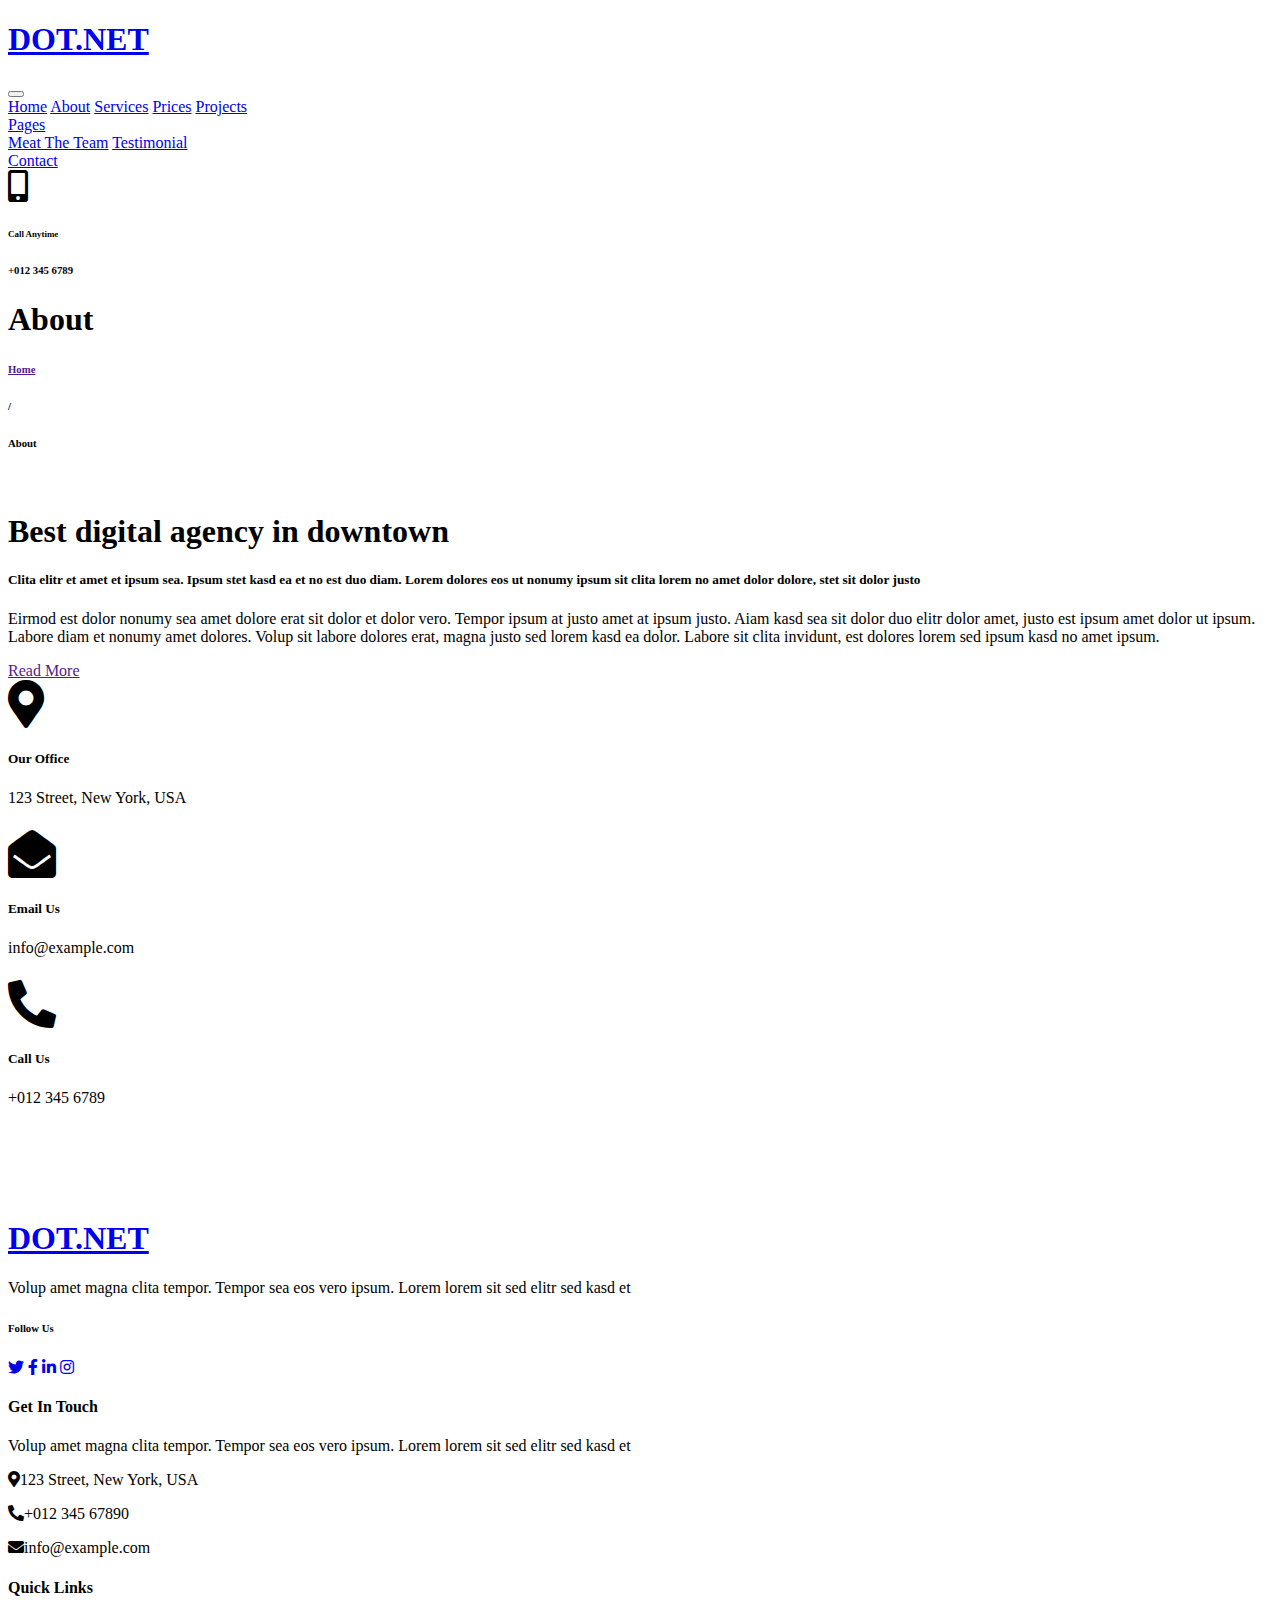
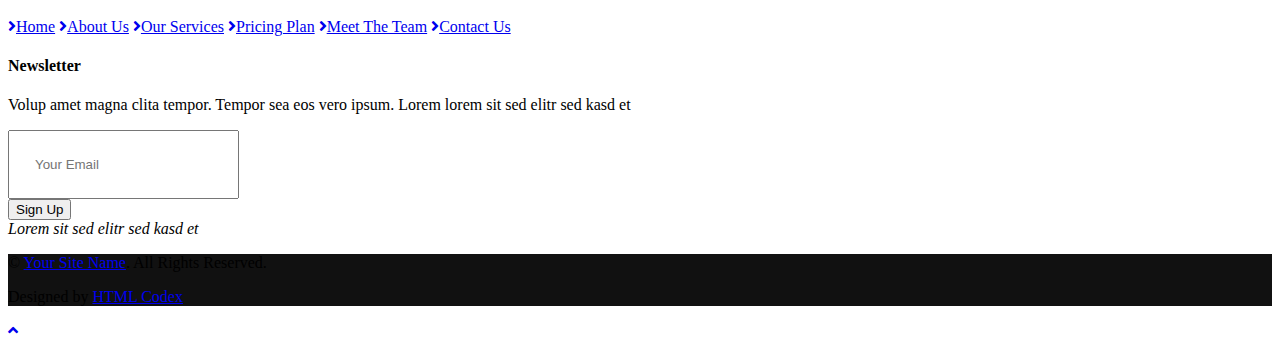
==== about.html @ 6be6d665 "Added a complete template" ====
<!DOCTYPE html>
<html lang="en">

<head>
    <meta charset="utf-8">
    <title>DOT.NET - Digital Agency Website Template</title>
    <meta content="width=device-width, initial-scale=1.0" name="viewport">
    <meta content="Free HTML Templates" name="keywords">
    <meta content="Free HTML Templates" name="description">

    <!-- Favicon -->
    <link href="img/favicon.ico" rel="icon">

    <!-- Google Web Fonts -->
    <link rel="preconnect" href="https://fonts.gstatic.com">
    <link href="https://fonts.googleapis.com/css2?family=Oswald:wght@400;500;600;700&family=Rubik&display=swap" rel="stylesheet"> 

    <!-- Font Awesome -->
    <link href="https://cdnjs.cloudflare.com/ajax/libs/font-awesome/5.15.0/css/all.min.css" rel="stylesheet">

    <!-- Libraries Stylesheet -->
    <link href="lib/owlcarousel/assets/owl.carousel.min.css" rel="stylesheet">
    <link href="lib/lightbox/css/lightbox.min.css" rel="stylesheet">

    <!-- Customized Bootstrap Stylesheet -->
    <link href="css/style.css" rel="stylesheet">
</head>

<body>
    <!-- Navbar Start -->
    <div class="container-fluid bg-white position-relative">
        <nav class="navbar navbar-expand-lg bg-white navbar-light py-3 py-lg-0">
            <a href="index.html" class="navbar-brand text-secondary">
                <h1 class="display-4 text-uppercase">DOT.NET</h1>
            </a>
            <button type="button" class="navbar-toggler" data-toggle="collapse" data-target="#navbarCollapse">
                <span class="navbar-toggler-icon"></span>
            </button>
            <div class="collapse navbar-collapse" id="navbarCollapse">
                <div class="navbar-nav ml-auto py-0 pr-3 border-right">
                    <a href="index.html" class="nav-item nav-link">Home</a>
                    <a href="about.html" class="nav-item nav-link active">About</a>
                    <a href="service.html" class="nav-item nav-link">Services</a>
                    <a href="price.html" class="nav-item nav-link">Prices</a>
                    <a href="project.html" class="nav-item nav-link">Projects</a>
                    <div class="nav-item dropdown">
                        <a href="#" class="nav-link dropdown-toggle" data-toggle="dropdown">Pages</a>
                        <div class="dropdown-menu rounded-0 m-0">
                            <a href="team.html" class="dropdown-item">Meat The Team</a>
                            <a href="testimonial.html" class="dropdown-item">Testimonial</a>
                        </div>
                    </div>
                    <a href="contact.html" class="nav-item nav-link">Contact</a>
                </div>
                <div class="d-none d-lg-flex align-items-center pl-4">
                    <i class="fa fa-2x fa-mobile-alt text-primary mr-3"></i>
                    <div>
                        <h6 class="text-body text-uppercase mb-1"><small>Call Anytime</small></h6>
                        <h6 class="m-0">+012 345 6789</h6>
                    </div>
                </div>
            </div>
        </nav>
    </div>
    <!-- Navbar End -->


    <!-- Page Header Start -->
    <div class="page-header container-fluid bg-primary d-flex flex-column align-items-center justify-content-center">
        <h1 class="display-3 text-uppercase mb-3">About</h1>
        <div class="d-inline-flex text-white">
            <h6 class="text-uppercase m-0"><a class="text-white" href="">Home</a></h6>
            <h6 class="m-0 px-3">/</h6>
            <h6 class="text-uppercase m-0">About</h6>
        </div>
    </div>
    <!-- Page Header Start -->


    <!-- About Start -->
    <div class="container-fluid pt-5">
        <div class="container pt-5">
            <div class="row align-items-center">
                <div class="col-lg-6">
                    <img class="img-fluid mb-4 mb-lg-0" src="img/about.jpg" alt="">
                </div>
                <div class="col-lg-6">
                    <h1 class="display-4 text-uppercase mb-4">Best digital agency in downtown</h1>
                    <h5 class="text-uppercase text-primary mb-3">Clita elitr et amet et ipsum sea. Ipsum stet kasd ea et no est duo diam. Lorem dolores eos ut nonumy ipsum sit clita lorem no amet dolor dolore, stet sit dolor justo</h5>
                    <p class="mb-4">Eirmod est dolor nonumy sea amet dolore erat sit dolor et dolor vero. Tempor ipsum at justo amet at ipsum justo. Aiam kasd sea sit dolor duo elitr dolor amet, justo est ipsum amet dolor ut ipsum. Labore diam et nonumy amet dolores. Volup sit labore dolores erat, magna justo sed lorem kasd ea dolor. Labore sit clita invidunt, est dolores lorem sed ipsum kasd no amet ipsum.</p>
                    <a href="" class="btn btn-primary text-uppercase py-3 px-5">Read More</a>
                </div>
            </div>
        </div>
    </div>
    <!-- About End -->


    <!-- About Info Start -->
    <div class="container-fluid py-5">
        <div class="container pb-3">
            <div class="row">
                <div class="col-lg-4 mb-2">
                    <div class="d-flex align-items-center bg-light rounded mb-4 px-5" style="height: 150px;">
                        <i class="fa fa-3x fa-map-marker-alt text-primary mr-3"></i>
                        <div class="d-flex flex-column">
                            <h5 class="text-uppercase">Our Office</h5>
                            <p class="m-0">123 Street, New York, USA</p>
                        </div>
                    </div>
                </div>
                <div class="col-lg-4 mb-2">
                    <div class="d-flex align-items-center bg-light rounded mb-4 px-5" style="height: 150px;">
                        <i class="fa fa-3x fa-envelope-open text-primary mr-3"></i>
                        <div class="d-flex flex-column">
                            <h5 class="text-uppercase">Email Us</h5>
                            <p class="m-0">info@example.com</p>
                        </div>
                    </div>
                </div>
                <div class="col-lg-4 mb-2">
                    <div class="d-flex align-items-center bg-light rounded mb-4 px-5" style="height: 150px;">
                        <i class="fas fa-3x fa-phone-alt text-primary mr-3"></i>
                        <div class="d-flex flex-column">
                            <h5 class="text-uppercase">Call Us</h5>
                            <p class="m-0">+012 345 6789</p>
                        </div>
                    </div>
                </div>
            </div>
        </div>
    </div>
    <!-- About Info End -->


    <!-- Footer Start -->
    <div class="container-fluid bg-dark text-white-50 py-5 px-sm-3 px-md-5" style="margin-top: 90px;">
        <div class="row pt-5">
            <div class="col-lg-3 col-md-6 mb-5">
                <a href="index.html" class="navbar-brand">
                    <h1 class="m-0 mt-n2 text-white display-4">DOT.NET</h1>
                </a>
                <p>Volup amet magna clita tempor. Tempor sea eos vero ipsum. Lorem lorem sit sed elitr sed kasd et</p>
                <h6 class="text-uppercase text-white py-2">Follow Us</h6>
                <div class="d-flex justify-content-start">
                    <a class="btn btn-lg btn-primary btn-lg-square mr-2" href="#"><i class="fab fa-twitter"></i></a>
                    <a class="btn btn-lg btn-primary btn-lg-square mr-2" href="#"><i class="fab fa-facebook-f"></i></a>
                    <a class="btn btn-lg btn-primary btn-lg-square mr-2" href="#"><i class="fab fa-linkedin-in"></i></a>
                    <a class="btn btn-lg btn-primary btn-lg-square" href="#"><i class="fab fa-instagram"></i></a>
                </div>
            </div>
            <div class="col-lg-3 col-md-6 mb-5">
                <h4 class="text-uppercase text-white mb-4">Get In Touch</h4>
                <p>Volup amet magna clita tempor. Tempor sea eos vero ipsum. Lorem lorem sit sed elitr sed kasd et</p>
                <p><i class="fa fa-map-marker-alt text-white mr-2"></i>123 Street, New York, USA</p>
                <p><i class="fa fa-phone-alt text-white mr-2"></i>+012 345 67890</p>
                <p><i class="fa fa-envelope text-white mr-2"></i>info@example.com</p>
            </div>
            <div class="col-lg-3 col-md-6 mb-5">
                <h4 class="text-uppercase text-white mb-4">Quick Links</h4>
                <div class="d-flex flex-column justify-content-start">
                    <a class="text-white-50 mb-2" href="#"><i class="fa fa-angle-right text-white mr-2"></i>Home</a>
                    <a class="text-white-50 mb-2" href="#"><i class="fa fa-angle-right text-white mr-2"></i>About Us</a>
                    <a class="text-white-50 mb-2" href="#"><i class="fa fa-angle-right text-white mr-2"></i>Our Services</a>
                    <a class="text-white-50 mb-2" href="#"><i class="fa fa-angle-right text-white mr-2"></i>Pricing Plan</a>
                    <a class="text-white-50 mb-2" href="#"><i class="fa fa-angle-right text-white mr-2"></i>Meet The Team</a>
                    <a class="text-white-50" href="#"><i class="fa fa-angle-right text-white mr-2"></i>Contact Us</a>
                </div>
            </div>
            <div class="col-lg-3 col-md-6 mb-5">
                <h4 class="text-uppercase text-white mb-4">Newsletter</h4>
                <p class="mb-4">Volup amet magna clita tempor. Tempor sea eos vero ipsum. Lorem lorem sit sed elitr sed kasd et</p>
                <div class="w-100 mb-3">
                    <div class="input-group">
                        <input type="text" class="form-control border-light" style="padding: 25px;" placeholder="Your Email">
                        <div class="input-group-append">
                            <button class="btn btn-primary text-uppercase px-3">Sign Up</button>
                        </div>
                    </div>
                </div>
                <i>Lorem sit sed elitr sed kasd et</i>
            </div>
        </div>
    </div>
    <div class="container-fluid py-4 px-sm-3 px-md-5" style="background: #111111;">
        <p class="mb-2 text-center text-white-50">&copy; <a href="#">Your Site Name</a>. All Rights Reserved.</p>
        <p class="m-0 text-center text-white-50">Designed by <a href="https://htmlcodex.com">HTML Codex</a></p>
    </div>
    <!-- Footer End -->


    <!-- Back to Top -->
    <a href="#" class="btn btn-lg btn-primary btn-lg-square back-to-top"><i class="fa fa-angle-up"></i></a>


    <!-- JavaScript Libraries -->
    <script src="https://code.jquery.com/jquery-3.4.1.min.js"></script>
    <script src="https://stackpath.bootstrapcdn.com/bootstrap/4.4.1/js/bootstrap.bundle.min.js"></script>
    <script src="lib/easing/easing.min.js"></script>
    <script src="lib/waypoints/waypoints.min.js"></script>
    <script src="lib/owlcarousel/owl.carousel.min.js"></script>
    <script src="lib/isotope/isotope.pkgd.min.js"></script>
    <script src="lib/lightbox/js/lightbox.min.js"></script>

    <!-- Contact Javascript File -->
    <script src="mail/jqBootstrapValidation.min.js"></script>
    <script src="mail/contact.js"></script>

    <!-- Template Javascript -->
    <script src="js/main.js"></script>
</body>

</html>
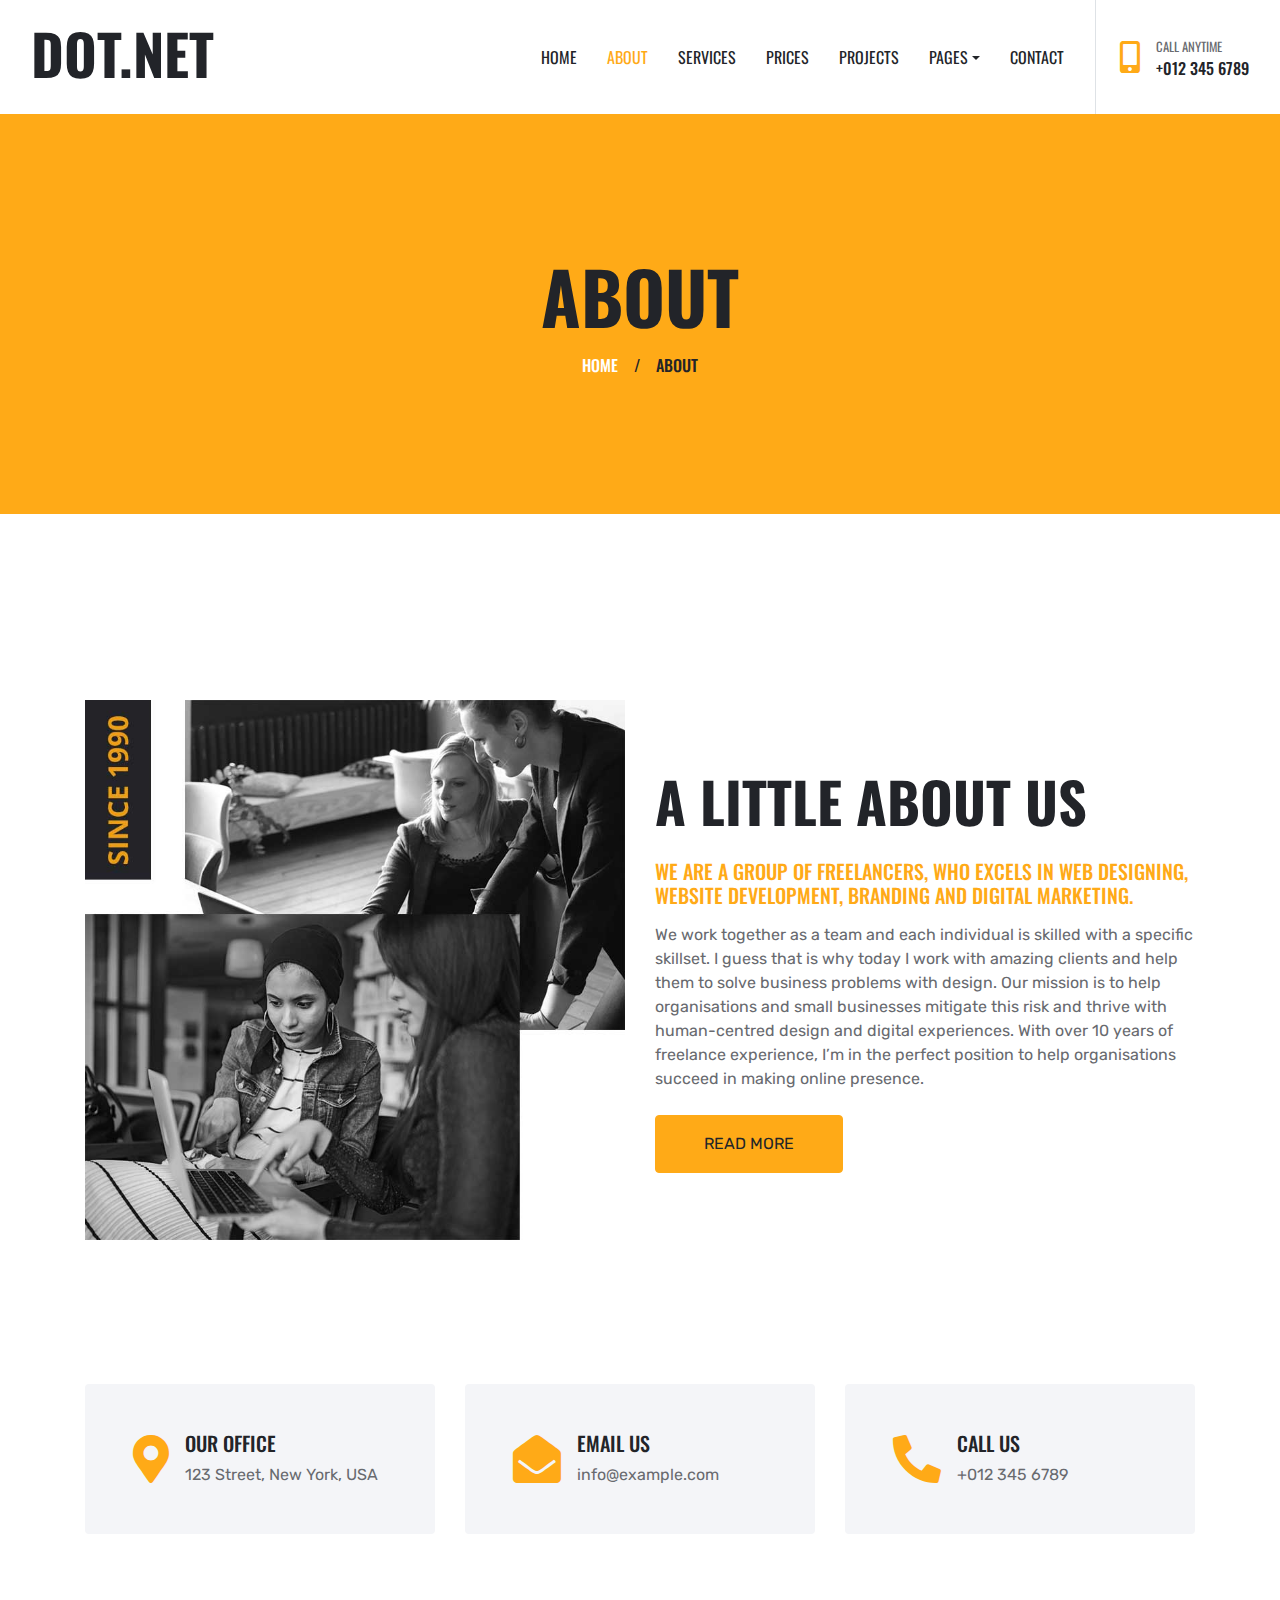
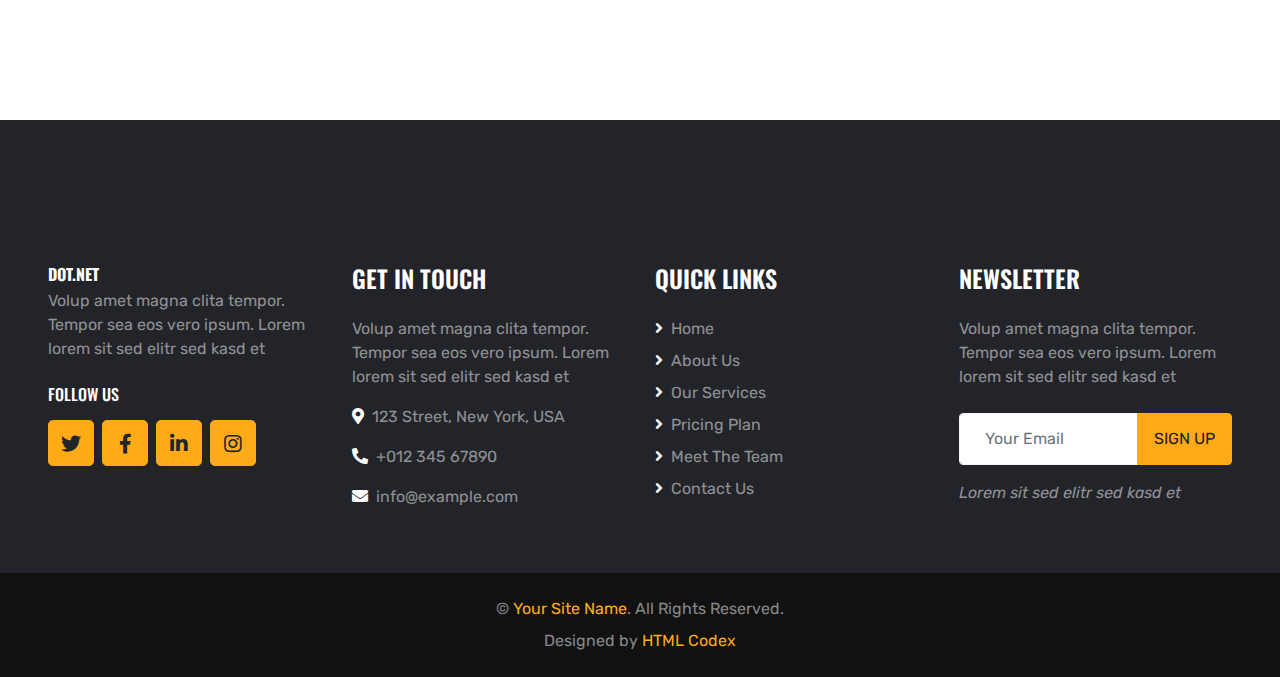
==== commit d8594eba: "changed multiple pages" ====
--- a/about.html
+++ b/about.html
@@ -78,16 +78,22 @@
 
 
     <!-- About Start -->
-    <div class="container-fluid pt-5">
-        <div class="container pt-5">
+    <div class="container-fluid py-5">
+        <div class="container py-5">
             <div class="row align-items-center">
                 <div class="col-lg-6">
                     <img class="img-fluid mb-4 mb-lg-0" src="img/about.jpg" alt="">
                 </div>
                 <div class="col-lg-6">
-                    <h1 class="display-4 text-uppercase mb-4">Best digital agency in downtown</h1>
-                    <h5 class="text-uppercase text-primary mb-3">Clita elitr et amet et ipsum sea. Ipsum stet kasd ea et no est duo diam. Lorem dolores eos ut nonumy ipsum sit clita lorem no amet dolor dolore, stet sit dolor justo</h5>
-                    <p class="mb-4">Eirmod est dolor nonumy sea amet dolore erat sit dolor et dolor vero. Tempor ipsum at justo amet at ipsum justo. Aiam kasd sea sit dolor duo elitr dolor amet, justo est ipsum amet dolor ut ipsum. Labore diam et nonumy amet dolores. Volup sit labore dolores erat, magna justo sed lorem kasd ea dolor. Labore sit clita invidunt, est dolores lorem sed ipsum kasd no amet ipsum.</p>
+                    <h1 class="display-4 text-uppercase mb-4">A little About Us</h1>
+                    <h5 class="text-uppercase text-primary mb-3">We are a group of freelancers, who excels in web designing, website Development, branding and digital marketing.</h5>
+                    <p class="mb-4">
+
+                       We work together as a team and each individual is skilled with a specific skillset. I guess that is why today I work with amazing clients and  help them to solve business problems with design.
+                       
+                        Our mission is to help organisations and small businesses mitigate this risk and thrive with human-centred design and digital experiences.
+                       
+                       With over 10 years of freelance experience, I’m in the perfect position to help organisations succeed in making online presence.</p>
                     <a href="" class="btn btn-primary text-uppercase py-3 px-5">Read More</a>
                 </div>
             </div>
--- a/css/style.css
+++ b/css/style.css
@@ -0,0 +1,9958 @@
+/******* Bootstrap Theming ********/
+/*!
+ * Bootstrap v4.5.3 (https://getbootstrap.com/)
+ * Copyright 2011-2020 The Bootstrap Authors
+ * Copyright 2011-2020 Twitter, Inc.
+ * Licensed under MIT (https://github.com/twbs/bootstrap/blob/main/LICENSE)
+ */
+:root {
+  --blue: #007bff;
+  --indigo: #6610f2;
+  --purple: #6f42c1;
+  --pink: #e83e8c;
+  --red: #dc3545;
+  --orange: #fd7e14;
+  --yellow: #ffc107;
+  --green: #28a745;
+  --teal: #20c997;
+  --cyan: #17a2b8;
+  --white: #fff;
+  --gray: #6c757d;
+  --gray-dark: #343a40;
+  --primary: #FFAA17;
+  --secondary: #BDBDBF;
+  --success: #28a745;
+  --info: #17a2b8;
+  --warning: #ffc107;
+  --danger: #dc3545;
+  --light: #F4F5F8;
+  --dark: #222429;
+  --breakpoint-xs: 0;
+  --breakpoint-sm: 576px;
+  --breakpoint-md: 768px;
+  --breakpoint-lg: 992px;
+  --breakpoint-xl: 1200px;
+  --font-family-sans-serif: "Rubik", sans-serif;
+  --font-family-monospace: SFMono-Regular, Menlo, Monaco, Consolas, "Liberation Mono", "Courier New", monospace;
+}
+
+*,
+*::before,
+*::after {
+  box-sizing: border-box;
+}
+
+html {
+  font-family: sans-serif;
+  line-height: 1.15;
+  -webkit-text-size-adjust: 100%;
+  -webkit-tap-highlight-color: rgba(0, 0, 0, 0);
+}
+
+article, aside, figcaption, figure, footer, header, hgroup, main, nav, section {
+  display: block;
+}
+
+body {
+  margin: 0;
+  font-family: "Rubik", sans-serif;
+  font-size: 1rem;
+  font-weight: 400;
+  line-height: 1.5;
+  color: #686A6F;
+  text-align: left;
+  background-color: #fff;
+}
+
+[tabindex="-1"]:focus:not(:focus-visible) {
+  outline: 0 !important;
+}
+
+hr {
+  box-sizing: content-box;
+  height: 0;
+  overflow: visible;
+}
+
+h1, h2, h3, h4, h5, h6 {
+  margin-top: 0;
+  margin-bottom: 0.5rem;
+}
+
+p {
+  margin-top: 0;
+  margin-bottom: 1rem;
+}
+
+abbr[title],
+abbr[data-original-title] {
+  text-decoration: underline;
+  text-decoration: underline dotted;
+  cursor: help;
+  border-bottom: 0;
+  text-decoration-skip-ink: none;
+}
+
+address {
+  margin-bottom: 1rem;
+  font-style: normal;
+  line-height: inherit;
+}
+
+ol,
+ul,
+dl {
+  margin-top: 0;
+  margin-bottom: 1rem;
+}
+
+ol ol,
+ul ul,
+ol ul,
+ul ol {
+  margin-bottom: 0;
+}
+
+dt {
+  font-weight: 700;
+}
+
+dd {
+  margin-bottom: .5rem;
+  margin-left: 0;
+}
+
+blockquote {
+  margin: 0 0 1rem;
+}
+
+b,
+strong {
+  font-weight: bolder;
+}
+
+small {
+  font-size: 80%;
+}
+
+sub,
+sup {
+  position: relative;
+  font-size: 75%;
+  line-height: 0;
+  vertical-align: baseline;
+}
+
+sub {
+  bottom: -.25em;
+}
+
+sup {
+  top: -.5em;
+}
+
+a {
+  color: #FFAA17;
+  text-decoration: none;
+  background-color: transparent;
+}
+
+a:hover {
+  color: #ca8000;
+  text-decoration: underline;
+}
+
+a:not([href]):not([class]) {
+  color: inherit;
+  text-decoration: none;
+}
+
+a:not([href]):not([class]):hover {
+  color: inherit;
+  text-decoration: none;
+}
+
+pre,
+code,
+kbd,
+samp {
+  font-family: SFMono-Regular, Menlo, Monaco, Consolas, "Liberation Mono", "Courier New", monospace;
+  font-size: 1em;
+}
+
+pre {
+  margin-top: 0;
+  margin-bottom: 1rem;
+  overflow: auto;
+  -ms-overflow-style: scrollbar;
+}
+
+figure {
+  margin: 0 0 1rem;
+}
+
+img {
+  vertical-align: middle;
+  border-style: none;
+}
+
+svg {
+  overflow: hidden;
+  vertical-align: middle;
+}
+
+table {
+  border-collapse: collapse;
+}
+
+caption {
+  padding-top: 0.75rem;
+  padding-bottom: 0.75rem;
+  color: #6c757d;
+  text-align: left;
+  caption-side: bottom;
+}
+
+th {
+  text-align: inherit;
+  text-align: -webkit-match-parent;
+}
+
+label {
+  display: inline-block;
+  margin-bottom: 0.5rem;
+}
+
+button {
+  border-radius: 0;
+}
+
+button:focus {
+  outline: 1px dotted;
+  outline: 5px auto -webkit-focus-ring-color;
+}
+
+input,
+button,
+select,
+optgroup,
+textarea {
+  margin: 0;
+  font-family: inherit;
+  font-size: inherit;
+  line-height: inherit;
+}
+
+button,
+input {
+  overflow: visible;
+}
+
+button,
+select {
+  text-transform: none;
+}
+
+[role="button"] {
+  cursor: pointer;
+}
+
+select {
+  word-wrap: normal;
+}
+
+button,
+[type="button"],
+[type="reset"],
+[type="submit"] {
+  -webkit-appearance: button;
+}
+
+button:not(:disabled),
+[type="button"]:not(:disabled),
+[type="reset"]:not(:disabled),
+[type="submit"]:not(:disabled) {
+  cursor: pointer;
+}
+
+button::-moz-focus-inner,
+[type="button"]::-moz-focus-inner,
+[type="reset"]::-moz-focus-inner,
+[type="submit"]::-moz-focus-inner {
+  padding: 0;
+  border-style: none;
+}
+
+input[type="radio"],
+input[type="checkbox"] {
+  box-sizing: border-box;
+  padding: 0;
+}
+
+textarea {
+  overflow: auto;
+  resize: vertical;
+}
+
+fieldset {
+  min-width: 0;
+  padding: 0;
+  margin: 0;
+  border: 0;
+}
+
+legend {
+  display: block;
+  width: 100%;
+  max-width: 100%;
+  padding: 0;
+  margin-bottom: .5rem;
+  font-size: 1.5rem;
+  line-height: inherit;
+  color: inherit;
+  white-space: normal;
+}
+
+@media (max-width: 1200px) {
+  legend {
+    font-size: calc(1.275rem + 0.3vw) ;
+  }
+}
+
+progress {
+  vertical-align: baseline;
+}
+
+[type="number"]::-webkit-inner-spin-button,
+[type="number"]::-webkit-outer-spin-button {
+  height: auto;
+}
+
+[type="search"] {
+  outline-offset: -2px;
+  -webkit-appearance: none;
+}
+
+[type="search"]::-webkit-search-decoration {
+  -webkit-appearance: none;
+}
+
+::-webkit-file-upload-button {
+  font: inherit;
+  -webkit-appearance: button;
+}
+
+output {
+  display: inline-block;
+}
+
+summary {
+  display: list-item;
+  cursor: pointer;
+}
+
+template {
+  display: none;
+}
+
+[hidden] {
+  display: none !important;
+}
+
+h1, h2, h3, h4, h5, h6,
+.h1, .h2, .h3, .h4, .h5, .h6 {
+  margin-bottom: 0.5rem;
+  font-family: "Oswald", sans-serif;
+  font-weight: 500;
+  line-height: 1.2;
+  color: #222429;
+}
+
+h1, .h1 {
+  font-size: 2.5rem;
+}
+
+@media (max-width: 1200px) {
+  h1, .h1 {
+    font-size: calc(1.375rem + 1.5vw) ;
+  }
+}
+
+h2, .h2 {
+  font-size: 2rem;
+}
+
+@media (max-width: 1200px) {
+  h2, .h2 {
+    font-size: calc(1.325rem + 0.9vw) ;
+  }
+}
+
+h3, .h3 {
+  font-size: 1.75rem;
+}
+
+@media (max-width: 1200px) {
+  h3, .h3 {
+    font-size: calc(1.3rem + 0.6vw) ;
+  }
+}
+
+h4, .h4 {
+  font-size: 1.5rem;
+}
+
+@media (max-width: 1200px) {
+  h4, .h4 {
+    font-size: calc(1.275rem + 0.3vw) ;
+  }
+}
+
+h5, .h5 {
+  font-size: 1.25rem;
+}
+
+h6, .h6 {
+  font-size: 1rem;
+}
+
+.lead {
+  font-size: 1.25rem;
+  font-weight: 300;
+}
+
+.display-1 {
+  font-size: 6rem;
+  font-weight: 300;
+  line-height: 1.2;
+}
+
+@media (max-width: 1200px) {
+  .display-1 {
+    font-size: calc(1.725rem + 5.7vw) ;
+  }
+}
+
+.display-2 {
+  font-size: 5.5rem;
+  font-weight: 300;
+  line-height: 1.2;
+}
+
+@media (max-width: 1200px) {
+  .display-2 {
+    font-size: calc(1.675rem + 5.1vw) ;
+  }
+}
+
+.display-3 {
+  font-size: 4.5rem;
+  font-weight: 300;
+  line-height: 1.2;
+}
+
+@media (max-width: 1200px) {
+  .display-3 {
+    font-size: calc(1.575rem + 3.9vw) ;
+  }
+}
+
+.display-4 {
+  font-size: 3.5rem;
+  font-weight: 300;
+  line-height: 1.2;
+}
+
+@media (max-width: 1200px) {
+  .display-4 {
+    font-size: calc(1.475rem + 2.7vw) ;
+  }
+}
+
+hr {
+  margin-top: 1rem;
+  margin-bottom: 1rem;
+  border: 0;
+  border-top: 1px solid rgba(0, 0, 0, 0.1);
+}
+
+small,
+.small {
+  font-size: 80%;
+  font-weight: 400;
+}
+
+mark,
+.mark {
+  padding: 0.2em;
+  background-color: #fcf8e3;
+}
+
+.list-unstyled {
+  padding-left: 0;
+  list-style: none;
+}
+
+.list-inline {
+  padding-left: 0;
+  list-style: none;
+}
+
+.list-inline-item {
+  display: inline-block;
+}
+
+.list-inline-item:not(:last-child) {
+  margin-right: 0.5rem;
+}
+
+.initialism {
+  font-size: 90%;
+  text-transform: uppercase;
+}
+
+.blockquote {
+  margin-bottom: 1rem;
+  font-size: 1.25rem;
+}
+
+.blockquote-footer {
+  display: block;
+  font-size: 80%;
+  color: #6c757d;
+}
+
+.blockquote-footer::before {
+  content: "\2014\00A0";
+}
+
+.img-fluid {
+  max-width: 100%;
+  height: auto;
+}
+
+.img-thumbnail {
+  padding: 0.25rem;
+  background-color: #fff;
+  border: 1px solid #dee2e6;
+  border-radius: 0.25rem;
+  max-width: 100%;
+  height: auto;
+}
+
+.figure {
+  display: inline-block;
+}
+
+.figure-img {
+  margin-bottom: 0.5rem;
+  line-height: 1;
+}
+
+.figure-caption {
+  font-size: 90%;
+  color: #6c757d;
+}
+
+code {
+  font-size: 87.5%;
+  color: #e83e8c;
+  word-wrap: break-word;
+}
+
+a > code {
+  color: inherit;
+}
+
+kbd {
+  padding: 0.2rem 0.4rem;
+  font-size: 87.5%;
+  color: #fff;
+  background-color: #212529;
+  border-radius: 0.2rem;
+}
+
+kbd kbd {
+  padding: 0;
+  font-size: 100%;
+  font-weight: 700;
+}
+
+pre {
+  display: block;
+  font-size: 87.5%;
+  color: #212529;
+}
+
+pre code {
+  font-size: inherit;
+  color: inherit;
+  word-break: normal;
+}
+
+.pre-scrollable {
+  max-height: 340px;
+  overflow-y: scroll;
+}
+
+.container,
+.container-fluid,
+.container-sm,
+.container-md,
+.container-lg,
+.container-xl {
+  width: 100%;
+  padding-right: 15px;
+  padding-left: 15px;
+  margin-right: auto;
+  margin-left: auto;
+}
+
+@media (min-width: 576px) {
+  .container, .container-sm {
+    max-width: 540px;
+  }
+}
+
+@media (min-width: 768px) {
+  .container, .container-sm, .container-md {
+    max-width: 720px;
+  }
+}
+
+@media (min-width: 992px) {
+  .container, .container-sm, .container-md, .container-lg {
+    max-width: 960px;
+  }
+}
+
+@media (min-width: 1200px) {
+  .container, .container-sm, .container-md, .container-lg, .container-xl {
+    max-width: 1140px;
+  }
+}
+
+.row {
+  display: flex;
+  flex-wrap: wrap;
+  margin-right: -15px;
+  margin-left: -15px;
+}
+
+.no-gutters {
+  margin-right: 0;
+  margin-left: 0;
+}
+
+.no-gutters > .col,
+.no-gutters > [class*="col-"] {
+  padding-right: 0;
+  padding-left: 0;
+}
+
+.col-1, .col-2, .col-3, .col-4, .col-5, .col-6, .col-7, .col-8, .col-9, .col-10, .col-11, .col-12, .col,
+.col-auto, .col-sm-1, .col-sm-2, .col-sm-3, .col-sm-4, .col-sm-5, .col-sm-6, .col-sm-7, .col-sm-8, .col-sm-9, .col-sm-10, .col-sm-11, .col-sm-12, .col-sm,
+.col-sm-auto, .col-md-1, .col-md-2, .col-md-3, .col-md-4, .col-md-5, .col-md-6, .col-md-7, .col-md-8, .col-md-9, .col-md-10, .col-md-11, .col-md-12, .col-md,
+.col-md-auto, .col-lg-1, .col-lg-2, .col-lg-3, .col-lg-4, .col-lg-5, .col-lg-6, .col-lg-7, .col-lg-8, .col-lg-9, .col-lg-10, .col-lg-11, .col-lg-12, .col-lg,
+.col-lg-auto, .col-xl-1, .col-xl-2, .col-xl-3, .col-xl-4, .col-xl-5, .col-xl-6, .col-xl-7, .col-xl-8, .col-xl-9, .col-xl-10, .col-xl-11, .col-xl-12, .col-xl,
+.col-xl-auto {
+  position: relative;
+  width: 100%;
+  padding-right: 15px;
+  padding-left: 15px;
+}
+
+.col {
+  flex-basis: 0;
+  flex-grow: 1;
+  max-width: 100%;
+}
+
+.row-cols-1 > * {
+  flex: 0 0 100%;
+  max-width: 100%;
+}
+
+.row-cols-2 > * {
+  flex: 0 0 50%;
+  max-width: 50%;
+}
+
+.row-cols-3 > * {
+  flex: 0 0 33.33333%;
+  max-width: 33.33333%;
+}
+
+.row-cols-4 > * {
+  flex: 0 0 25%;
+  max-width: 25%;
+}
+
+.row-cols-5 > * {
+  flex: 0 0 20%;
+  max-width: 20%;
+}
+
+.row-cols-6 > * {
+  flex: 0 0 16.66667%;
+  max-width: 16.66667%;
+}
+
+.col-auto {
+  flex: 0 0 auto;
+  width: auto;
+  max-width: 100%;
+}
+
+.col-1 {
+  flex: 0 0 8.33333%;
+  max-width: 8.33333%;
+}
+
+.col-2 {
+  flex: 0 0 16.66667%;
+  max-width: 16.66667%;
+}
+
+.col-3 {
+  flex: 0 0 25%;
+  max-width: 25%;
+}
+
+.col-4 {
+  flex: 0 0 33.33333%;
+  max-width: 33.33333%;
+}
+
+.col-5 {
+  flex: 0 0 41.66667%;
+  max-width: 41.66667%;
+}
+
+.col-6 {
+  flex: 0 0 50%;
+  max-width: 50%;
+}
+
+.col-7 {
+  flex: 0 0 58.33333%;
+  max-width: 58.33333%;
+}
+
+.col-8 {
+  flex: 0 0 66.66667%;
+  max-width: 66.66667%;
+}
+
+.col-9 {
+  flex: 0 0 75%;
+  max-width: 75%;
+}
+
+.col-10 {
+  flex: 0 0 83.33333%;
+  max-width: 83.33333%;
+}
+
+.col-11 {
+  flex: 0 0 91.66667%;
+  max-width: 91.66667%;
+}
+
+.col-12 {
+  flex: 0 0 100%;
+  max-width: 100%;
+}
+
+.order-first {
+  order: -1;
+}
+
+.order-last {
+  order: 13;
+}
+
+.order-0 {
+  order: 0;
+}
+
+.order-1 {
+  order: 1;
+}
+
+.order-2 {
+  order: 2;
+}
+
+.order-3 {
+  order: 3;
+}
+
+.order-4 {
+  order: 4;
+}
+
+.order-5 {
+  order: 5;
+}
+
+.order-6 {
+  order: 6;
+}
+
+.order-7 {
+  order: 7;
+}
+
+.order-8 {
+  order: 8;
+}
+
+.order-9 {
+  order: 9;
+}
+
+.order-10 {
+  order: 10;
+}
+
+.order-11 {
+  order: 11;
+}
+
+.order-12 {
+  order: 12;
+}
+
+.offset-1 {
+  margin-left: 8.33333%;
+}
+
+.offset-2 {
+  margin-left: 16.66667%;
+}
+
+.offset-3 {
+  margin-left: 25%;
+}
+
+.offset-4 {
+  margin-left: 33.33333%;
+}
+
+.offset-5 {
+  margin-left: 41.66667%;
+}
+
+.offset-6 {
+  margin-left: 50%;
+}
+
+.offset-7 {
+  margin-left: 58.33333%;
+}
+
+.offset-8 {
+  margin-left: 66.66667%;
+}
+
+.offset-9 {
+  margin-left: 75%;
+}
+
+.offset-10 {
+  margin-left: 83.33333%;
+}
+
+.offset-11 {
+  margin-left: 91.66667%;
+}
+
+@media (min-width: 576px) {
+  .col-sm {
+    flex-basis: 0;
+    flex-grow: 1;
+    max-width: 100%;
+  }
+  .row-cols-sm-1 > * {
+    flex: 0 0 100%;
+    max-width: 100%;
+  }
+  .row-cols-sm-2 > * {
+    flex: 0 0 50%;
+    max-width: 50%;
+  }
+  .row-cols-sm-3 > * {
+    flex: 0 0 33.33333%;
+    max-width: 33.33333%;
+  }
+  .row-cols-sm-4 > * {
+    flex: 0 0 25%;
+    max-width: 25%;
+  }
+  .row-cols-sm-5 > * {
+    flex: 0 0 20%;
+    max-width: 20%;
+  }
+  .row-cols-sm-6 > * {
+    flex: 0 0 16.66667%;
+    max-width: 16.66667%;
+  }
+  .col-sm-auto {
+    flex: 0 0 auto;
+    width: auto;
+    max-width: 100%;
+  }
+  .col-sm-1 {
+    flex: 0 0 8.33333%;
+    max-width: 8.33333%;
+  }
+  .col-sm-2 {
+    flex: 0 0 16.66667%;
+    max-width: 16.66667%;
+  }
+  .col-sm-3 {
+    flex: 0 0 25%;
+    max-width: 25%;
+  }
+  .col-sm-4 {
+    flex: 0 0 33.33333%;
+    max-width: 33.33333%;
+  }
+  .col-sm-5 {
+    flex: 0 0 41.66667%;
+    max-width: 41.66667%;
+  }
+  .col-sm-6 {
+    flex: 0 0 50%;
+    max-width: 50%;
+  }
+  .col-sm-7 {
+    flex: 0 0 58.33333%;
+    max-width: 58.33333%;
+  }
+  .col-sm-8 {
+    flex: 0 0 66.66667%;
+    max-width: 66.66667%;
+  }
+  .col-sm-9 {
+    flex: 0 0 75%;
+    max-width: 75%;
+  }
+  .col-sm-10 {
+    flex: 0 0 83.33333%;
+    max-width: 83.33333%;
+  }
+  .col-sm-11 {
+    flex: 0 0 91.66667%;
+    max-width: 91.66667%;
+  }
+  .col-sm-12 {
+    flex: 0 0 100%;
+    max-width: 100%;
+  }
+  .order-sm-first {
+    order: -1;
+  }
+  .order-sm-last {
+    order: 13;
+  }
+  .order-sm-0 {
+    order: 0;
+  }
+  .order-sm-1 {
+    order: 1;
+  }
+  .order-sm-2 {
+    order: 2;
+  }
+  .order-sm-3 {
+    order: 3;
+  }
+  .order-sm-4 {
+    order: 4;
+  }
+  .order-sm-5 {
+    order: 5;
+  }
+  .order-sm-6 {
+    order: 6;
+  }
+  .order-sm-7 {
+    order: 7;
+  }
+  .order-sm-8 {
+    order: 8;
+  }
+  .order-sm-9 {
+    order: 9;
+  }
+  .order-sm-10 {
+    order: 10;
+  }
+  .order-sm-11 {
+    order: 11;
+  }
+  .order-sm-12 {
+    order: 12;
+  }
+  .offset-sm-0 {
+    margin-left: 0;
+  }
+  .offset-sm-1 {
+    margin-left: 8.33333%;
+  }
+  .offset-sm-2 {
+    margin-left: 16.66667%;
+  }
+  .offset-sm-3 {
+    margin-left: 25%;
+  }
+  .offset-sm-4 {
+    margin-left: 33.33333%;
+  }
+  .offset-sm-5 {
+    margin-left: 41.66667%;
+  }
+  .offset-sm-6 {
+    margin-left: 50%;
+  }
+  .offset-sm-7 {
+    margin-left: 58.33333%;
+  }
+  .offset-sm-8 {
+    margin-left: 66.66667%;
+  }
+  .offset-sm-9 {
+    margin-left: 75%;
+  }
+  .offset-sm-10 {
+    margin-left: 83.33333%;
+  }
+  .offset-sm-11 {
+    margin-left: 91.66667%;
+  }
+}
+
+@media (min-width: 768px) {
+  .col-md {
+    flex-basis: 0;
+    flex-grow: 1;
+    max-width: 100%;
+  }
+  .row-cols-md-1 > * {
+    flex: 0 0 100%;
+    max-width: 100%;
+  }
+  .row-cols-md-2 > * {
+    flex: 0 0 50%;
+    max-width: 50%;
+  }
+  .row-cols-md-3 > * {
+    flex: 0 0 33.33333%;
+    max-width: 33.33333%;
+  }
+  .row-cols-md-4 > * {
+    flex: 0 0 25%;
+    max-width: 25%;
+  }
+  .row-cols-md-5 > * {
+    flex: 0 0 20%;
+    max-width: 20%;
+  }
+  .row-cols-md-6 > * {
+    flex: 0 0 16.66667%;
+    max-width: 16.66667%;
+  }
+  .col-md-auto {
+    flex: 0 0 auto;
+    width: auto;
+    max-width: 100%;
+  }
+  .col-md-1 {
+    flex: 0 0 8.33333%;
+    max-width: 8.33333%;
+  }
+  .col-md-2 {
+    flex: 0 0 16.66667%;
+    max-width: 16.66667%;
+  }
+  .col-md-3 {
+    flex: 0 0 25%;
+    max-width: 25%;
+  }
+  .col-md-4 {
+    flex: 0 0 33.33333%;
+    max-width: 33.33333%;
+  }
+  .col-md-5 {
+    flex: 0 0 41.66667%;
+    max-width: 41.66667%;
+  }
+  .col-md-6 {
+    flex: 0 0 50%;
+    max-width: 50%;
+  }
+  .col-md-7 {
+    flex: 0 0 58.33333%;
+    max-width: 58.33333%;
+  }
+  .col-md-8 {
+    flex: 0 0 66.66667%;
+    max-width: 66.66667%;
+  }
+  .col-md-9 {
+    flex: 0 0 75%;
+    max-width: 75%;
+  }
+  .col-md-10 {
+    flex: 0 0 83.33333%;
+    max-width: 83.33333%;
+  }
+  .col-md-11 {
+    flex: 0 0 91.66667%;
+    max-width: 91.66667%;
+  }
+  .col-md-12 {
+    flex: 0 0 100%;
+    max-width: 100%;
+  }
+  .order-md-first {
+    order: -1;
+  }
+  .order-md-last {
+    order: 13;
+  }
+  .order-md-0 {
+    order: 0;
+  }
+  .order-md-1 {
+    order: 1;
+  }
+  .order-md-2 {
+    order: 2;
+  }
+  .order-md-3 {
+    order: 3;
+  }
+  .order-md-4 {
+    order: 4;
+  }
+  .order-md-5 {
+    order: 5;
+  }
+  .order-md-6 {
+    order: 6;
+  }
+  .order-md-7 {
+    order: 7;
+  }
+  .order-md-8 {
+    order: 8;
+  }
+  .order-md-9 {
+    order: 9;
+  }
+  .order-md-10 {
+    order: 10;
+  }
+  .order-md-11 {
+    order: 11;
+  }
+  .order-md-12 {
+    order: 12;
+  }
+  .offset-md-0 {
+    margin-left: 0;
+  }
+  .offset-md-1 {
+    margin-left: 8.33333%;
+  }
+  .offset-md-2 {
+    margin-left: 16.66667%;
+  }
+  .offset-md-3 {
+    margin-left: 25%;
+  }
+  .offset-md-4 {
+    margin-left: 33.33333%;
+  }
+  .offset-md-5 {
+    margin-left: 41.66667%;
+  }
+  .offset-md-6 {
+    margin-left: 50%;
+  }
+  .offset-md-7 {
+    margin-left: 58.33333%;
+  }
+  .offset-md-8 {
+    margin-left: 66.66667%;
+  }
+  .offset-md-9 {
+    margin-left: 75%;
+  }
+  .offset-md-10 {
+    margin-left: 83.33333%;
+  }
+  .offset-md-11 {
+    margin-left: 91.66667%;
+  }
+}
+
+@media (min-width: 992px) {
+  .col-lg {
+    flex-basis: 0;
+    flex-grow: 1;
+    max-width: 100%;
+  }
+  .row-cols-lg-1 > * {
+    flex: 0 0 100%;
+    max-width: 100%;
+  }
+  .row-cols-lg-2 > * {
+    flex: 0 0 50%;
+    max-width: 50%;
+  }
+  .row-cols-lg-3 > * {
+    flex: 0 0 33.33333%;
+    max-width: 33.33333%;
+  }
+  .row-cols-lg-4 > * {
+    flex: 0 0 25%;
+    max-width: 25%;
+  }
+  .row-cols-lg-5 > * {
+    flex: 0 0 20%;
+    max-width: 20%;
+  }
+  .row-cols-lg-6 > * {
+    flex: 0 0 16.66667%;
+    max-width: 16.66667%;
+  }
+  .col-lg-auto {
+    flex: 0 0 auto;
+    width: auto;
+    max-width: 100%;
+  }
+  .col-lg-1 {
+    flex: 0 0 8.33333%;
+    max-width: 8.33333%;
+  }
+  .col-lg-2 {
+    flex: 0 0 16.66667%;
+    max-width: 16.66667%;
+  }
+  .col-lg-3 {
+    flex: 0 0 25%;
+    max-width: 25%;
+  }
+  .col-lg-4 {
+    flex: 0 0 33.33333%;
+    max-width: 33.33333%;
+  }
+  .col-lg-5 {
+    flex: 0 0 41.66667%;
+    max-width: 41.66667%;
+  }
+  .col-lg-6 {
+    flex: 0 0 50%;
+    max-width: 50%;
+  }
+  .col-lg-7 {
+    flex: 0 0 58.33333%;
+    max-width: 58.33333%;
+  }
+  .col-lg-8 {
+    flex: 0 0 66.66667%;
+    max-width: 66.66667%;
+  }
+  .col-lg-9 {
+    flex: 0 0 75%;
+    max-width: 75%;
+  }
+  .col-lg-10 {
+    flex: 0 0 83.33333%;
+    max-width: 83.33333%;
+  }
+  .col-lg-11 {
+    flex: 0 0 91.66667%;
+    max-width: 91.66667%;
+  }
+  .col-lg-12 {
+    flex: 0 0 100%;
+    max-width: 100%;
+  }
+  .order-lg-first {
+    order: -1;
+  }
+  .order-lg-last {
+    order: 13;
+  }
+  .order-lg-0 {
+    order: 0;
+  }
+  .order-lg-1 {
+    order: 1;
+  }
+  .order-lg-2 {
+    order: 2;
+  }
+  .order-lg-3 {
+    order: 3;
+  }
+  .order-lg-4 {
+    order: 4;
+  }
+  .order-lg-5 {
+    order: 5;
+  }
+  .order-lg-6 {
+    order: 6;
+  }
+  .order-lg-7 {
+    order: 7;
+  }
+  .order-lg-8 {
+    order: 8;
+  }
+  .order-lg-9 {
+    order: 9;
+  }
+  .order-lg-10 {
+    order: 10;
+  }
+  .order-lg-11 {
+    order: 11;
+  }
+  .order-lg-12 {
+    order: 12;
+  }
+  .offset-lg-0 {
+    margin-left: 0;
+  }
+  .offset-lg-1 {
+    margin-left: 8.33333%;
+  }
+  .offset-lg-2 {
+    margin-left: 16.66667%;
+  }
+  .offset-lg-3 {
+    margin-left: 25%;
+  }
+  .offset-lg-4 {
+    margin-left: 33.33333%;
+  }
+  .offset-lg-5 {
+    margin-left: 41.66667%;
+  }
+  .offset-lg-6 {
+    margin-left: 50%;
+  }
+  .offset-lg-7 {
+    margin-left: 58.33333%;
+  }
+  .offset-lg-8 {
+    margin-left: 66.66667%;
+  }
+  .offset-lg-9 {
+    margin-left: 75%;
+  }
+  .offset-lg-10 {
+    margin-left: 83.33333%;
+  }
+  .offset-lg-11 {
+    margin-left: 91.66667%;
+  }
+}
+
+@media (min-width: 1200px) {
+  .col-xl {
+    flex-basis: 0;
+    flex-grow: 1;
+    max-width: 100%;
+  }
+  .row-cols-xl-1 > * {
+    flex: 0 0 100%;
+    max-width: 100%;
+  }
+  .row-cols-xl-2 > * {
+    flex: 0 0 50%;
+    max-width: 50%;
+  }
+  .row-cols-xl-3 > * {
+    flex: 0 0 33.33333%;
+    max-width: 33.33333%;
+  }
+  .row-cols-xl-4 > * {
+    flex: 0 0 25%;
+    max-width: 25%;
+  }
+  .row-cols-xl-5 > * {
+    flex: 0 0 20%;
+    max-width: 20%;
+  }
+  .row-cols-xl-6 > * {
+    flex: 0 0 16.66667%;
+    max-width: 16.66667%;
+  }
+  .col-xl-auto {
+    flex: 0 0 auto;
+    width: auto;
+    max-width: 100%;
+  }
+  .col-xl-1 {
+    flex: 0 0 8.33333%;
+    max-width: 8.33333%;
+  }
+  .col-xl-2 {
+    flex: 0 0 16.66667%;
+    max-width: 16.66667%;
+  }
+  .col-xl-3 {
+    flex: 0 0 25%;
+    max-width: 25%;
+  }
+  .col-xl-4 {
+    flex: 0 0 33.33333%;
+    max-width: 33.33333%;
+  }
+  .col-xl-5 {
+    flex: 0 0 41.66667%;
+    max-width: 41.66667%;
+  }
+  .col-xl-6 {
+    flex: 0 0 50%;
+    max-width: 50%;
+  }
+  .col-xl-7 {
+    flex: 0 0 58.33333%;
+    max-width: 58.33333%;
+  }
+  .col-xl-8 {
+    flex: 0 0 66.66667%;
+    max-width: 66.66667%;
+  }
+  .col-xl-9 {
+    flex: 0 0 75%;
+    max-width: 75%;
+  }
+  .col-xl-10 {
+    flex: 0 0 83.33333%;
+    max-width: 83.33333%;
+  }
+  .col-xl-11 {
+    flex: 0 0 91.66667%;
+    max-width: 91.66667%;
+  }
+  .col-xl-12 {
+    flex: 0 0 100%;
+    max-width: 100%;
+  }
+  .order-xl-first {
+    order: -1;
+  }
+  .order-xl-last {
+    order: 13;
+  }
+  .order-xl-0 {
+    order: 0;
+  }
+  .order-xl-1 {
+    order: 1;
+  }
+  .order-xl-2 {
+    order: 2;
+  }
+  .order-xl-3 {
+    order: 3;
+  }
+  .order-xl-4 {
+    order: 4;
+  }
+  .order-xl-5 {
+    order: 5;
+  }
+  .order-xl-6 {
+    order: 6;
+  }
+  .order-xl-7 {
+    order: 7;
+  }
+  .order-xl-8 {
+    order: 8;
+  }
+  .order-xl-9 {
+    order: 9;
+  }
+  .order-xl-10 {
+    order: 10;
+  }
+  .order-xl-11 {
+    order: 11;
+  }
+  .order-xl-12 {
+    order: 12;
+  }
+  .offset-xl-0 {
+    margin-left: 0;
+  }
+  .offset-xl-1 {
+    margin-left: 8.33333%;
+  }
+  .offset-xl-2 {
+    margin-left: 16.66667%;
+  }
+  .offset-xl-3 {
+    margin-left: 25%;
+  }
+  .offset-xl-4 {
+    margin-left: 33.33333%;
+  }
+  .offset-xl-5 {
+    margin-left: 41.66667%;
+  }
+  .offset-xl-6 {
+    margin-left: 50%;
+  }
+  .offset-xl-7 {
+    margin-left: 58.33333%;
+  }
+  .offset-xl-8 {
+    margin-left: 66.66667%;
+  }
+  .offset-xl-9 {
+    margin-left: 75%;
+  }
+  .offset-xl-10 {
+    margin-left: 83.33333%;
+  }
+  .offset-xl-11 {
+    margin-left: 91.66667%;
+  }
+}
+
+.table {
+  width: 100%;
+  margin-bottom: 1rem;
+  color: #686A6F;
+}
+
+.table th,
+.table td {
+  padding: 0.75rem;
+  vertical-align: top;
+  border-top: 1px solid #dee2e6;
+}
+
+.table thead th {
+  vertical-align: bottom;
+  border-bottom: 2px solid #dee2e6;
+}
+
+.table tbody + tbody {
+  border-top: 2px solid #dee2e6;
+}
+
+.table-sm th,
+.table-sm td {
+  padding: 0.3rem;
+}
+
+.table-bordered {
+  border: 1px solid #dee2e6;
+}
+
+.table-bordered th,
+.table-bordered td {
+  border: 1px solid #dee2e6;
+}
+
+.table-bordered thead th,
+.table-bordered thead td {
+  border-bottom-width: 2px;
+}
+
+.table-borderless th,
+.table-borderless td,
+.table-borderless thead th,
+.table-borderless tbody + tbody {
+  border: 0;
+}
+
+.table-striped tbody tr:nth-of-type(odd) {
+  background-color: rgba(0, 0, 0, 0.05);
+}
+
+.table-hover tbody tr:hover {
+  color: #686A6F;
+  background-color: rgba(0, 0, 0, 0.075);
+}
+
+.table-primary,
+.table-primary > th,
+.table-primary > td {
+  background-color: #ffe7be;
+}
+
+.table-primary th,
+.table-primary td,
+.table-primary thead th,
+.table-primary tbody + tbody {
+  border-color: #ffd386;
+}
+
+.table-hover .table-primary:hover {
+  background-color: #ffdea5;
+}
+
+.table-hover .table-primary:hover > td,
+.table-hover .table-primary:hover > th {
+  background-color: #ffdea5;
+}
+
+.table-secondary,
+.table-secondary > th,
+.table-secondary > td {
+  background-color: #ededed;
+}
+
+.table-secondary th,
+.table-secondary td,
+.table-secondary thead th,
+.table-secondary tbody + tbody {
+  border-color: #ddddde;
+}
+
+.table-hover .table-secondary:hover {
+  background-color: #e0e0e0;
+}
+
+.table-hover .table-secondary:hover > td,
+.table-hover .table-secondary:hover > th {
+  background-color: #e0e0e0;
+}
+
+.table-success,
+.table-success > th,
+.table-success > td {
+  background-color: #c3e6cb;
+}
+
+.table-success th,
+.table-success td,
+.table-success thead th,
+.table-success tbody + tbody {
+  border-color: #8fd19e;
+}
+
+.table-hover .table-success:hover {
+  background-color: #b1dfbb;
+}
+
+.table-hover .table-success:hover > td,
+.table-hover .table-success:hover > th {
+  background-color: #b1dfbb;
+}
+
+.table-info,
+.table-info > th,
+.table-info > td {
+  background-color: #bee5eb;
+}
+
+.table-info th,
+.table-info td,
+.table-info thead th,
+.table-info tbody + tbody {
+  border-color: #86cfda;
+}
+
+.table-hover .table-info:hover {
+  background-color: #abdde5;
+}
+
+.table-hover .table-info:hover > td,
+.table-hover .table-info:hover > th {
+  background-color: #abdde5;
+}
+
+.table-warning,
+.table-warning > th,
+.table-warning > td {
+  background-color: #ffeeba;
+}
+
+.table-warning th,
+.table-warning td,
+.table-warning thead th,
+.table-warning tbody + tbody {
+  border-color: #ffdf7e;
+}
+
+.table-hover .table-warning:hover {
+  background-color: #ffe8a1;
+}
+
+.table-hover .table-warning:hover > td,
+.table-hover .table-warning:hover > th {
+  background-color: #ffe8a1;
+}
+
+.table-danger,
+.table-danger > th,
+.table-danger > td {
+  background-color: #f5c6cb;
+}
+
+.table-danger th,
+.table-danger td,
+.table-danger thead th,
+.table-danger tbody + tbody {
+  border-color: #ed969e;
+}
+
+.table-hover .table-danger:hover {
+  background-color: #f1b0b7;
+}
+
+.table-hover .table-danger:hover > td,
+.table-hover .table-danger:hover > th {
+  background-color: #f1b0b7;
+}
+
+.table-light,
+.table-light > th,
+.table-light > td {
+  background-color: #fcfcfd;
+}
+
+.table-light th,
+.table-light td,
+.table-light thead th,
+.table-light tbody + tbody {
+  border-color: #f9fafb;
+}
+
+.table-hover .table-light:hover {
+  background-color: #ededf3;
+}
+
+.table-hover .table-light:hover > td,
+.table-hover .table-light:hover > th {
+  background-color: #ededf3;
+}
+
+.table-dark,
+.table-dark > th,
+.table-dark > td {
+  background-color: #c1c2c3;
+}
+
+.table-dark th,
+.table-dark td,
+.table-dark thead th,
+.table-dark tbody + tbody {
+  border-color: #8c8d90;
+}
+
+.table-hover .table-dark:hover {
+  background-color: #b4b5b6;
+}
+
+.table-hover .table-dark:hover > td,
+.table-hover .table-dark:hover > th {
+  background-color: #b4b5b6;
+}
+
+.table-active,
+.table-active > th,
+.table-active > td {
+  background-color: rgba(0, 0, 0, 0.075);
+}
+
+.table-hover .table-active:hover {
+  background-color: rgba(0, 0, 0, 0.075);
+}
+
+.table-hover .table-active:hover > td,
+.table-hover .table-active:hover > th {
+  background-color: rgba(0, 0, 0, 0.075);
+}
+
+.table .thead-dark th {
+  color: #fff;
+  background-color: #343a40;
+  border-color: #454d55;
+}
+
+.table .thead-light th {
+  color: #495057;
+  background-color: #e9ecef;
+  border-color: #dee2e6;
+}
+
+.table-dark {
+  color: #fff;
+  background-color: #343a40;
+}
+
+.table-dark th,
+.table-dark td,
+.table-dark thead th {
+  border-color: #454d55;
+}
+
+.table-dark.table-bordered {
+  border: 0;
+}
+
+.table-dark.table-striped tbody tr:nth-of-type(odd) {
+  background-color: rgba(255, 255, 255, 0.05);
+}
+
+.table-dark.table-hover tbody tr:hover {
+  color: #fff;
+  background-color: rgba(255, 255, 255, 0.075);
+}
+
+@media (max-width: 575.98px) {
+  .table-responsive-sm {
+    display: block;
+    width: 100%;
+    overflow-x: auto;
+    -webkit-overflow-scrolling: touch;
+  }
+  .table-responsive-sm > .table-bordered {
+    border: 0;
+  }
+}
+
+@media (max-width: 767.98px) {
+  .table-responsive-md {
+    display: block;
+    width: 100%;
+    overflow-x: auto;
+    -webkit-overflow-scrolling: touch;
+  }
+  .table-responsive-md > .table-bordered {
+    border: 0;
+  }
+}
+
+@media (max-width: 991.98px) {
+  .table-responsive-lg {
+    display: block;
+    width: 100%;
+    overflow-x: auto;
+    -webkit-overflow-scrolling: touch;
+  }
+  .table-responsive-lg > .table-bordered {
+    border: 0;
+  }
+}
+
+@media (max-width: 1199.98px) {
+  .table-responsive-xl {
+    display: block;
+    width: 100%;
+    overflow-x: auto;
+    -webkit-overflow-scrolling: touch;
+  }
+  .table-responsive-xl > .table-bordered {
+    border: 0;
+  }
+}
+
+.table-responsive {
+  display: block;
+  width: 100%;
+  overflow-x: auto;
+  -webkit-overflow-scrolling: touch;
+}
+
+.table-responsive > .table-bordered {
+  border: 0;
+}
+
+.form-control {
+  display: block;
+  width: 100%;
+  height: calc(1.5em + 0.75rem + 2px);
+  padding: 0.375rem 0.75rem;
+  font-size: 1rem;
+  font-weight: 400;
+  line-height: 1.5;
+  color: #495057;
+  background-color: #fff;
+  background-clip: padding-box;
+  border: 1px solid #ced4da;
+  border-radius: 0.25rem;
+  transition: border-color 0.15s ease-in-out, box-shadow 0.15s ease-in-out;
+}
+
+@media (prefers-reduced-motion: reduce) {
+  .form-control {
+    transition: none;
+  }
+}
+
+.form-control::-ms-expand {
+  background-color: transparent;
+  border: 0;
+}
+
+.form-control:-moz-focusring {
+  color: transparent;
+  text-shadow: 0 0 0 #495057;
+}
+
+.form-control:focus {
+  color: #495057;
+  background-color: #fff;
+  border-color: #ffd997;
+  outline: 0;
+  box-shadow: 0 0 0 0.2rem rgba(255, 170, 23, 0.25);
+}
+
+.form-control::placeholder {
+  color: #6c757d;
+  opacity: 1;
+}
+
+.form-control:disabled, .form-control[readonly] {
+  background-color: #e9ecef;
+  opacity: 1;
+}
+
+input[type="date"].form-control,
+input[type="time"].form-control,
+input[type="datetime-local"].form-control,
+input[type="month"].form-control {
+  appearance: none;
+}
+
+select.form-control:focus::-ms-value {
+  color: #495057;
+  background-color: #fff;
+}
+
+.form-control-file,
+.form-control-range {
+  display: block;
+  width: 100%;
+}
+
+.col-form-label {
+  padding-top: calc(0.375rem + 1px);
+  padding-bottom: calc(0.375rem + 1px);
+  margin-bottom: 0;
+  font-size: inherit;
+  line-height: 1.5;
+}
+
+.col-form-label-lg {
+  padding-top: calc(0.5rem + 1px);
+  padding-bottom: calc(0.5rem + 1px);
+  font-size: 1.25rem;
+  line-height: 1.5;
+}
+
+.col-form-label-sm {
+  padding-top: calc(0.25rem + 1px);
+  padding-bottom: calc(0.25rem + 1px);
+  font-size: 0.875rem;
+  line-height: 1.5;
+}
+
+.form-control-plaintext {
+  display: block;
+  width: 100%;
+  padding: 0.375rem 0;
+  margin-bottom: 0;
+  font-size: 1rem;
+  line-height: 1.5;
+  color: #686A6F;
+  background-color: transparent;
+  border: solid transparent;
+  border-width: 1px 0;
+}
+
+.form-control-plaintext.form-control-sm, .form-control-plaintext.form-control-lg {
+  padding-right: 0;
+  padding-left: 0;
+}
+
+.form-control-sm {
+  height: calc(1.5em + 0.5rem + 2px);
+  padding: 0.25rem 0.5rem;
+  font-size: 0.875rem;
+  line-height: 1.5;
+  border-radius: 0.2rem;
+}
+
+.form-control-lg {
+  height: calc(1.5em + 1rem + 2px);
+  padding: 0.5rem 1rem;
+  font-size: 1.25rem;
+  line-height: 1.5;
+  border-radius: 0.3rem;
+}
+
+select.form-control[size], select.form-control[multiple] {
+  height: auto;
+}
+
+textarea.form-control {
+  height: auto;
+}
+
+.form-group {
+  margin-bottom: 1rem;
+}
+
+.form-text {
+  display: block;
+  margin-top: 0.25rem;
+}
+
+.form-row {
+  display: flex;
+  flex-wrap: wrap;
+  margin-right: -5px;
+  margin-left: -5px;
+}
+
+.form-row > .col,
+.form-row > [class*="col-"] {
+  padding-right: 5px;
+  padding-left: 5px;
+}
+
+.form-check {
+  position: relative;
+  display: block;
+  padding-left: 1.25rem;
+}
+
+.form-check-input {
+  position: absolute;
+  margin-top: 0.3rem;
+  margin-left: -1.25rem;
+}
+
+.form-check-input[disabled] ~ .form-check-label,
+.form-check-input:disabled ~ .form-check-label {
+  color: #6c757d;
+}
+
+.form-check-label {
+  margin-bottom: 0;
+}
+
+.form-check-inline {
+  display: inline-flex;
+  align-items: center;
+  padding-left: 0;
+  margin-right: 0.75rem;
+}
+
+.form-check-inline .form-check-input {
+  position: static;
+  margin-top: 0;
+  margin-right: 0.3125rem;
+  margin-left: 0;
+}
+
+.valid-feedback {
+  display: none;
+  width: 100%;
+  margin-top: 0.25rem;
+  font-size: 80%;
+  color: #28a745;
+}
+
+.valid-tooltip {
+  position: absolute;
+  top: 100%;
+  left: 0;
+  z-index: 5;
+  display: none;
+  max-width: 100%;
+  padding: 0.25rem 0.5rem;
+  margin-top: .1rem;
+  font-size: 0.875rem;
+  line-height: 1.5;
+  color: #fff;
+  background-color: rgba(40, 167, 69, 0.9);
+  border-radius: 0.25rem;
+}
+
+.was-validated :valid ~ .valid-feedback,
+.was-validated :valid ~ .valid-tooltip,
+.is-valid ~ .valid-feedback,
+.is-valid ~ .valid-tooltip {
+  display: block;
+}
+
+.was-validated .form-control:valid, .form-control.is-valid {
+  border-color: #28a745;
+  padding-right: calc(1.5em + 0.75rem);
+  background-image: url("data:image/svg+xml,%3csvg xmlns='http://www.w3.org/2000/svg' width='8' height='8' viewBox='0 0 8 8'%3e%3cpath fill='%2328a745' d='M2.3 6.73L.6 4.53c-.4-1.04.46-1.4 1.1-.8l1.1 1.4 3.4-3.8c.6-.63 1.6-.27 1.2.7l-4 4.6c-.43.5-.8.4-1.1.1z'/%3e%3c/svg%3e");
+  background-repeat: no-repeat;
+  background-position: right calc(0.375em + 0.1875rem) center;
+  background-size: calc(0.75em + 0.375rem) calc(0.75em + 0.375rem);
+}
+
+.was-validated .form-control:valid:focus, .form-control.is-valid:focus {
+  border-color: #28a745;
+  box-shadow: 0 0 0 0.2rem rgba(40, 167, 69, 0.25);
+}
+
+.was-validated textarea.form-control:valid, textarea.form-control.is-valid {
+  padding-right: calc(1.5em + 0.75rem);
+  background-position: top calc(0.375em + 0.1875rem) right calc(0.375em + 0.1875rem);
+}
+
+.was-validated .custom-select:valid, .custom-select.is-valid {
+  border-color: #28a745;
+  padding-right: calc(0.75em + 2.3125rem);
+  background: url("data:image/svg+xml,%3csvg xmlns='http://www.w3.org/2000/svg' width='4' height='5' viewBox='0 0 4 5'%3e%3cpath fill='%23343a40' d='M2 0L0 2h4zm0 5L0 3h4z'/%3e%3c/svg%3e") no-repeat right 0.75rem center/8px 10px, url("data:image/svg+xml,%3csvg xmlns='http://www.w3.org/2000/svg' width='8' height='8' viewBox='0 0 8 8'%3e%3cpath fill='%2328a745' d='M2.3 6.73L.6 4.53c-.4-1.04.46-1.4 1.1-.8l1.1 1.4 3.4-3.8c.6-.63 1.6-.27 1.2.7l-4 4.6c-.43.5-.8.4-1.1.1z'/%3e%3c/svg%3e") #fff no-repeat center right 1.75rem/calc(0.75em + 0.375rem) calc(0.75em + 0.375rem);
+}
+
+.was-validated .custom-select:valid:focus, .custom-select.is-valid:focus {
+  border-color: #28a745;
+  box-shadow: 0 0 0 0.2rem rgba(40, 167, 69, 0.25);
+}
+
+.was-validated .form-check-input:valid ~ .form-check-label, .form-check-input.is-valid ~ .form-check-label {
+  color: #28a745;
+}
+
+.was-validated .form-check-input:valid ~ .valid-feedback,
+.was-validated .form-check-input:valid ~ .valid-tooltip, .form-check-input.is-valid ~ .valid-feedback,
+.form-check-input.is-valid ~ .valid-tooltip {
+  display: block;
+}
+
+.was-validated .custom-control-input:valid ~ .custom-control-label, .custom-control-input.is-valid ~ .custom-control-label {
+  color: #28a745;
+}
+
+.was-validated .custom-control-input:valid ~ .custom-control-label::before, .custom-control-input.is-valid ~ .custom-control-label::before {
+  border-color: #28a745;
+}
+
+.was-validated .custom-control-input:valid:checked ~ .custom-control-label::before, .custom-control-input.is-valid:checked ~ .custom-control-label::before {
+  border-color: #34ce57;
+  background-color: #34ce57;
+}
+
+.was-validated .custom-control-input:valid:focus ~ .custom-control-label::before, .custom-control-input.is-valid:focus ~ .custom-control-label::before {
+  box-shadow: 0 0 0 0.2rem rgba(40, 167, 69, 0.25);
+}
+
+.was-validated .custom-control-input:valid:focus:not(:checked) ~ .custom-control-label::before, .custom-control-input.is-valid:focus:not(:checked) ~ .custom-control-label::before {
+  border-color: #28a745;
+}
+
+.was-validated .custom-file-input:valid ~ .custom-file-label, .custom-file-input.is-valid ~ .custom-file-label {
+  border-color: #28a745;
+}
+
+.was-validated .custom-file-input:valid:focus ~ .custom-file-label, .custom-file-input.is-valid:focus ~ .custom-file-label {
+  border-color: #28a745;
+  box-shadow: 0 0 0 0.2rem rgba(40, 167, 69, 0.25);
+}
+
+.invalid-feedback {
+  display: none;
+  width: 100%;
+  margin-top: 0.25rem;
+  font-size: 80%;
+  color: #dc3545;
+}
+
+.invalid-tooltip {
+  position: absolute;
+  top: 100%;
+  left: 0;
+  z-index: 5;
+  display: none;
+  max-width: 100%;
+  padding: 0.25rem 0.5rem;
+  margin-top: .1rem;
+  font-size: 0.875rem;
+  line-height: 1.5;
+  color: #fff;
+  background-color: rgba(220, 53, 69, 0.9);
+  border-radius: 0.25rem;
+}
+
+.was-validated :invalid ~ .invalid-feedback,
+.was-validated :invalid ~ .invalid-tooltip,
+.is-invalid ~ .invalid-feedback,
+.is-invalid ~ .invalid-tooltip {
+  display: block;
+}
+
+.was-validated .form-control:invalid, .form-control.is-invalid {
+  border-color: #dc3545;
+  padding-right: calc(1.5em + 0.75rem);
+  background-image: url("data:image/svg+xml,%3csvg xmlns='http://www.w3.org/2000/svg' width='12' height='12' fill='none' stroke='%23dc3545' viewBox='0 0 12 12'%3e%3ccircle cx='6' cy='6' r='4.5'/%3e%3cpath stroke-linejoin='round' d='M5.8 3.6h.4L6 6.5z'/%3e%3ccircle cx='6' cy='8.2' r='.6' fill='%23dc3545' stroke='none'/%3e%3c/svg%3e");
+  background-repeat: no-repeat;
+  background-position: right calc(0.375em + 0.1875rem) center;
+  background-size: calc(0.75em + 0.375rem) calc(0.75em + 0.375rem);
+}
+
+.was-validated .form-control:invalid:focus, .form-control.is-invalid:focus {
+  border-color: #dc3545;
+  box-shadow: 0 0 0 0.2rem rgba(220, 53, 69, 0.25);
+}
+
+.was-validated textarea.form-control:invalid, textarea.form-control.is-invalid {
+  padding-right: calc(1.5em + 0.75rem);
+  background-position: top calc(0.375em + 0.1875rem) right calc(0.375em + 0.1875rem);
+}
+
+.was-validated .custom-select:invalid, .custom-select.is-invalid {
+  border-color: #dc3545;
+  padding-right: calc(0.75em + 2.3125rem);
+  background: url("data:image/svg+xml,%3csvg xmlns='http://www.w3.org/2000/svg' width='4' height='5' viewBox='0 0 4 5'%3e%3cpath fill='%23343a40' d='M2 0L0 2h4zm0 5L0 3h4z'/%3e%3c/svg%3e") no-repeat right 0.75rem center/8px 10px, url("data:image/svg+xml,%3csvg xmlns='http://www.w3.org/2000/svg' width='12' height='12' fill='none' stroke='%23dc3545' viewBox='0 0 12 12'%3e%3ccircle cx='6' cy='6' r='4.5'/%3e%3cpath stroke-linejoin='round' d='M5.8 3.6h.4L6 6.5z'/%3e%3ccircle cx='6' cy='8.2' r='.6' fill='%23dc3545' stroke='none'/%3e%3c/svg%3e") #fff no-repeat center right 1.75rem/calc(0.75em + 0.375rem) calc(0.75em + 0.375rem);
+}
+
+.was-validated .custom-select:invalid:focus, .custom-select.is-invalid:focus {
+  border-color: #dc3545;
+  box-shadow: 0 0 0 0.2rem rgba(220, 53, 69, 0.25);
+}
+
+.was-validated .form-check-input:invalid ~ .form-check-label, .form-check-input.is-invalid ~ .form-check-label {
+  color: #dc3545;
+}
+
+.was-validated .form-check-input:invalid ~ .invalid-feedback,
+.was-validated .form-check-input:invalid ~ .invalid-tooltip, .form-check-input.is-invalid ~ .invalid-feedback,
+.form-check-input.is-invalid ~ .invalid-tooltip {
+  display: block;
+}
+
+.was-validated .custom-control-input:invalid ~ .custom-control-label, .custom-control-input.is-invalid ~ .custom-control-label {
+  color: #dc3545;
+}
+
+.was-validated .custom-control-input:invalid ~ .custom-control-label::before, .custom-control-input.is-invalid ~ .custom-control-label::before {
+  border-color: #dc3545;
+}
+
+.was-validated .custom-control-input:invalid:checked ~ .custom-control-label::before, .custom-control-input.is-invalid:checked ~ .custom-control-label::before {
+  border-color: #e4606d;
+  background-color: #e4606d;
+}
+
+.was-validated .custom-control-input:invalid:focus ~ .custom-control-label::before, .custom-control-input.is-invalid:focus ~ .custom-control-label::before {
+  box-shadow: 0 0 0 0.2rem rgba(220, 53, 69, 0.25);
+}
+
+.was-validated .custom-control-input:invalid:focus:not(:checked) ~ .custom-control-label::before, .custom-control-input.is-invalid:focus:not(:checked) ~ .custom-control-label::before {
+  border-color: #dc3545;
+}
+
+.was-validated .custom-file-input:invalid ~ .custom-file-label, .custom-file-input.is-invalid ~ .custom-file-label {
+  border-color: #dc3545;
+}
+
+.was-validated .custom-file-input:invalid:focus ~ .custom-file-label, .custom-file-input.is-invalid:focus ~ .custom-file-label {
+  border-color: #dc3545;
+  box-shadow: 0 0 0 0.2rem rgba(220, 53, 69, 0.25);
+}
+
+.form-inline {
+  display: flex;
+  flex-flow: row wrap;
+  align-items: center;
+}
+
+.form-inline .form-check {
+  width: 100%;
+}
+
+@media (min-width: 576px) {
+  .form-inline label {
+    display: flex;
+    align-items: center;
+    justify-content: center;
+    margin-bottom: 0;
+  }
+  .form-inline .form-group {
+    display: flex;
+    flex: 0 0 auto;
+    flex-flow: row wrap;
+    align-items: center;
+    margin-bottom: 0;
+  }
+  .form-inline .form-control {
+    display: inline-block;
+    width: auto;
+    vertical-align: middle;
+  }
+  .form-inline .form-control-plaintext {
+    display: inline-block;
+  }
+  .form-inline .input-group,
+  .form-inline .custom-select {
+    width: auto;
+  }
+  .form-inline .form-check {
+    display: flex;
+    align-items: center;
+    justify-content: center;
+    width: auto;
+    padding-left: 0;
+  }
+  .form-inline .form-check-input {
+    position: relative;
+    flex-shrink: 0;
+    margin-top: 0;
+    margin-right: 0.25rem;
+    margin-left: 0;
+  }
+  .form-inline .custom-control {
+    align-items: center;
+    justify-content: center;
+  }
+  .form-inline .custom-control-label {
+    margin-bottom: 0;
+  }
+}
+
+.btn {
+  display: inline-block;
+  font-weight: 400;
+  color: #686A6F;
+  text-align: center;
+  vertical-align: middle;
+  user-select: none;
+  background-color: transparent;
+  border: 1px solid transparent;
+  padding: 0.375rem 0.75rem;
+  font-size: 1rem;
+  line-height: 1.5;
+  border-radius: 0.25rem;
+  transition: color 0.15s ease-in-out, background-color 0.15s ease-in-out, border-color 0.15s ease-in-out, box-shadow 0.15s ease-in-out;
+}
+
+@media (prefers-reduced-motion: reduce) {
+  .btn {
+    transition: none;
+  }
+}
+
+.btn:hover {
+  color: #686A6F;
+  text-decoration: none;
+}
+
+.btn:focus, .btn.focus {
+  outline: 0;
+  box-shadow: 0 0 0 0.2rem rgba(255, 170, 23, 0.25);
+}
+
+.btn.disabled, .btn:disabled {
+  opacity: 0.65;
+}
+
+.btn:not(:disabled):not(.disabled) {
+  cursor: pointer;
+}
+
+a.btn.disabled,
+fieldset:disabled a.btn {
+  pointer-events: none;
+}
+
+.btn-primary {
+  color: #212529;
+  background-color: #FFAA17;
+  border-color: #FFAA17;
+}
+
+.btn-primary:hover {
+  color: #212529;
+  background-color: #f09800;
+  border-color: #e39000;
+}
+
+.btn-primary:focus, .btn-primary.focus {
+  color: #212529;
+  background-color: #f09800;
+  border-color: #e39000;
+  box-shadow: 0 0 0 0.2rem rgba(222, 150, 26, 0.5);
+}
+
+.btn-primary.disabled, .btn-primary:disabled {
+  color: #212529;
+  background-color: #FFAA17;
+  border-color: #FFAA17;
+}
+
+.btn-primary:not(:disabled):not(.disabled):active, .btn-primary:not(:disabled):not(.disabled).active,
+.show > .btn-primary.dropdown-toggle {
+  color: #212529;
+  background-color: #e39000;
+  border-color: #d68800;
+}
+
+.btn-primary:not(:disabled):not(.disabled):active:focus, .btn-primary:not(:disabled):not(.disabled).active:focus,
+.show > .btn-primary.dropdown-toggle:focus {
+  box-shadow: 0 0 0 0.2rem rgba(222, 150, 26, 0.5);
+}
+
+.btn-secondary {
+  color: #212529;
+  background-color: #BDBDBF;
+  border-color: #BDBDBF;
+}
+
+.btn-secondary:hover {
+  color: #212529;
+  background-color: #aaaaac;
+  border-color: #a3a3a6;
+}
+
+.btn-secondary:focus, .btn-secondary.focus {
+  color: #212529;
+  background-color: #aaaaac;
+  border-color: #a3a3a6;
+  box-shadow: 0 0 0 0.2rem rgba(166, 166, 169, 0.5);
+}
+
+.btn-secondary.disabled, .btn-secondary:disabled {
+  color: #212529;
+  background-color: #BDBDBF;
+  border-color: #BDBDBF;
+}
+
+.btn-secondary:not(:disabled):not(.disabled):active, .btn-secondary:not(:disabled):not(.disabled).active,
+.show > .btn-secondary.dropdown-toggle {
+  color: #212529;
+  background-color: #a3a3a6;
+  border-color: #9d9da0;
+}
+
+.btn-secondary:not(:disabled):not(.disabled):active:focus, .btn-secondary:not(:disabled):not(.disabled).active:focus,
+.show > .btn-secondary.dropdown-toggle:focus {
+  box-shadow: 0 0 0 0.2rem rgba(166, 166, 169, 0.5);
+}
+
+.btn-success {
+  color: #fff;
+  background-color: #28a745;
+  border-color: #28a745;
+}
+
+.btn-success:hover {
+  color: #fff;
+  background-color: #218838;
+  border-color: #1e7e34;
+}
+
+.btn-success:focus, .btn-success.focus {
+  color: #fff;
+  background-color: #218838;
+  border-color: #1e7e34;
+  box-shadow: 0 0 0 0.2rem rgba(72, 180, 97, 0.5);
+}
+
+.btn-success.disabled, .btn-success:disabled {
+  color: #fff;
+  background-color: #28a745;
+  border-color: #28a745;
+}
+
+.btn-success:not(:disabled):not(.disabled):active, .btn-success:not(:disabled):not(.disabled).active,
+.show > .btn-success.dropdown-toggle {
+  color: #fff;
+  background-color: #1e7e34;
+  border-color: #1c7430;
+}
+
+.btn-success:not(:disabled):not(.disabled):active:focus, .btn-success:not(:disabled):not(.disabled).active:focus,
+.show > .btn-success.dropdown-toggle:focus {
+  box-shadow: 0 0 0 0.2rem rgba(72, 180, 97, 0.5);
+}
+
+.btn-info {
+  color: #fff;
+  background-color: #17a2b8;
+  border-color: #17a2b8;
+}
+
+.btn-info:hover {
+  color: #fff;
+  background-color: #138496;
+  border-color: #117a8b;
+}
+
+.btn-info:focus, .btn-info.focus {
+  color: #fff;
+  background-color: #138496;
+  border-color: #117a8b;
+  box-shadow: 0 0 0 0.2rem rgba(58, 176, 195, 0.5);
+}
+
+.btn-info.disabled, .btn-info:disabled {
+  color: #fff;
+  background-color: #17a2b8;
+  border-color: #17a2b8;
+}
+
+.btn-info:not(:disabled):not(.disabled):active, .btn-info:not(:disabled):not(.disabled).active,
+.show > .btn-info.dropdown-toggle {
+  color: #fff;
+  background-color: #117a8b;
+  border-color: #10707f;
+}
+
+.btn-info:not(:disabled):not(.disabled):active:focus, .btn-info:not(:disabled):not(.disabled).active:focus,
+.show > .btn-info.dropdown-toggle:focus {
+  box-shadow: 0 0 0 0.2rem rgba(58, 176, 195, 0.5);
+}
+
+.btn-warning {
+  color: #212529;
+  background-color: #ffc107;
+  border-color: #ffc107;
+}
+
+.btn-warning:hover {
+  color: #212529;
+  background-color: #e0a800;
+  border-color: #d39e00;
+}
+
+.btn-warning:focus, .btn-warning.focus {
+  color: #212529;
+  background-color: #e0a800;
+  border-color: #d39e00;
+  box-shadow: 0 0 0 0.2rem rgba(222, 170, 12, 0.5);
+}
+
+.btn-warning.disabled, .btn-warning:disabled {
+  color: #212529;
+  background-color: #ffc107;
+  border-color: #ffc107;
+}
+
+.btn-warning:not(:disabled):not(.disabled):active, .btn-warning:not(:disabled):not(.disabled).active,
+.show > .btn-warning.dropdown-toggle {
+  color: #212529;
+  background-color: #d39e00;
+  border-color: #c69500;
+}
+
+.btn-warning:not(:disabled):not(.disabled):active:focus, .btn-warning:not(:disabled):not(.disabled).active:focus,
+.show > .btn-warning.dropdown-toggle:focus {
+  box-shadow: 0 0 0 0.2rem rgba(222, 170, 12, 0.5);
+}
+
+.btn-danger {
+  color: #fff;
+  background-color: #dc3545;
+  border-color: #dc3545;
+}
+
+.btn-danger:hover {
+  color: #fff;
+  background-color: #c82333;
+  border-color: #bd2130;
+}
+
+.btn-danger:focus, .btn-danger.focus {
+  color: #fff;
+  background-color: #c82333;
+  border-color: #bd2130;
+  box-shadow: 0 0 0 0.2rem rgba(225, 83, 97, 0.5);
+}
+
+.btn-danger.disabled, .btn-danger:disabled {
+  color: #fff;
+  background-color: #dc3545;
+  border-color: #dc3545;
+}
+
+.btn-danger:not(:disabled):not(.disabled):active, .btn-danger:not(:disabled):not(.disabled).active,
+.show > .btn-danger.dropdown-toggle {
+  color: #fff;
+  background-color: #bd2130;
+  border-color: #b21f2d;
+}
+
+.btn-danger:not(:disabled):not(.disabled):active:focus, .btn-danger:not(:disabled):not(.disabled).active:focus,
+.show > .btn-danger.dropdown-toggle:focus {
+  box-shadow: 0 0 0 0.2rem rgba(225, 83, 97, 0.5);
+}
+
+.btn-light {
+  color: #212529;
+  background-color: #F4F5F8;
+  border-color: #F4F5F8;
+}
+
+.btn-light:hover {
+  color: #212529;
+  background-color: #dde0e9;
+  border-color: #d5d9e4;
+}
+
+.btn-light:focus, .btn-light.focus {
+  color: #212529;
+  background-color: #dde0e9;
+  border-color: #d5d9e4;
+  box-shadow: 0 0 0 0.2rem rgba(212, 214, 217, 0.5);
+}
+
+.btn-light.disabled, .btn-light:disabled {
+  color: #212529;
+  background-color: #F4F5F8;
+  border-color: #F4F5F8;
+}
+
+.btn-light:not(:disabled):not(.disabled):active, .btn-light:not(:disabled):not(.disabled).active,
+.show > .btn-light.dropdown-toggle {
+  color: #212529;
+  background-color: #d5d9e4;
+  border-color: #cdd2df;
+}
+
+.btn-light:not(:disabled):not(.disabled):active:focus, .btn-light:not(:disabled):not(.disabled).active:focus,
+.show > .btn-light.dropdown-toggle:focus {
+  box-shadow: 0 0 0 0.2rem rgba(212, 214, 217, 0.5);
+}
+
+.btn-dark {
+  color: #fff;
+  background-color: #222429;
+  border-color: #222429;
+}
+
+.btn-dark:hover {
+  color: #fff;
+  background-color: #111214;
+  border-color: #0b0c0d;
+}
+
+.btn-dark:focus, .btn-dark.focus {
+  color: #fff;
+  background-color: #111214;
+  border-color: #0b0c0d;
+  box-shadow: 0 0 0 0.2rem rgba(67, 69, 73, 0.5);
+}
+
+.btn-dark.disabled, .btn-dark:disabled {
+  color: #fff;
+  background-color: #222429;
+  border-color: #222429;
+}
+
+.btn-dark:not(:disabled):not(.disabled):active, .btn-dark:not(:disabled):not(.disabled).active,
+.show > .btn-dark.dropdown-toggle {
+  color: #fff;
+  background-color: #0b0c0d;
+  border-color: #050506;
+}
+
+.btn-dark:not(:disabled):not(.disabled):active:focus, .btn-dark:not(:disabled):not(.disabled).active:focus,
+.show > .btn-dark.dropdown-toggle:focus {
+  box-shadow: 0 0 0 0.2rem rgba(67, 69, 73, 0.5);
+}
+
+.btn-outline-primary {
+  color: #FFAA17;
+  border-color: #FFAA17;
+}
+
+.btn-outline-primary:hover {
+  color: #212529;
+  background-color: #FFAA17;
+  border-color: #FFAA17;
+}
+
+.btn-outline-primary:focus, .btn-outline-primary.focus {
+  box-shadow: 0 0 0 0.2rem rgba(255, 170, 23, 0.5);
+}
+
+.btn-outline-primary.disabled, .btn-outline-primary:disabled {
+  color: #FFAA17;
+  background-color: transparent;
+}
+
+.btn-outline-primary:not(:disabled):not(.disabled):active, .btn-outline-primary:not(:disabled):not(.disabled).active,
+.show > .btn-outline-primary.dropdown-toggle {
+  color: #212529;
+  background-color: #FFAA17;
+  border-color: #FFAA17;
+}
+
+.btn-outline-primary:not(:disabled):not(.disabled):active:focus, .btn-outline-primary:not(:disabled):not(.disabled).active:focus,
+.show > .btn-outline-primary.dropdown-toggle:focus {
+  box-shadow: 0 0 0 0.2rem rgba(255, 170, 23, 0.5);
+}
+
+.btn-outline-secondary {
+  color: #BDBDBF;
+  border-color: #BDBDBF;
+}
+
+.btn-outline-secondary:hover {
+  color: #212529;
+  background-color: #BDBDBF;
+  border-color: #BDBDBF;
+}
+
+.btn-outline-secondary:focus, .btn-outline-secondary.focus {
+  box-shadow: 0 0 0 0.2rem rgba(189, 189, 191, 0.5);
+}
+
+.btn-outline-secondary.disabled, .btn-outline-secondary:disabled {
+  color: #BDBDBF;
+  background-color: transparent;
+}
+
+.btn-outline-secondary:not(:disabled):not(.disabled):active, .btn-outline-secondary:not(:disabled):not(.disabled).active,
+.show > .btn-outline-secondary.dropdown-toggle {
+  color: #212529;
+  background-color: #BDBDBF;
+  border-color: #BDBDBF;
+}
+
+.btn-outline-secondary:not(:disabled):not(.disabled):active:focus, .btn-outline-secondary:not(:disabled):not(.disabled).active:focus,
+.show > .btn-outline-secondary.dropdown-toggle:focus {
+  box-shadow: 0 0 0 0.2rem rgba(189, 189, 191, 0.5);
+}
+
+.btn-outline-success {
+  color: #28a745;
+  border-color: #28a745;
+}
+
+.btn-outline-success:hover {
+  color: #fff;
+  background-color: #28a745;
+  border-color: #28a745;
+}
+
+.btn-outline-success:focus, .btn-outline-success.focus {
+  box-shadow: 0 0 0 0.2rem rgba(40, 167, 69, 0.5);
+}
+
+.btn-outline-success.disabled, .btn-outline-success:disabled {
+  color: #28a745;
+  background-color: transparent;
+}
+
+.btn-outline-success:not(:disabled):not(.disabled):active, .btn-outline-success:not(:disabled):not(.disabled).active,
+.show > .btn-outline-success.dropdown-toggle {
+  color: #fff;
+  background-color: #28a745;
+  border-color: #28a745;
+}
+
+.btn-outline-success:not(:disabled):not(.disabled):active:focus, .btn-outline-success:not(:disabled):not(.disabled).active:focus,
+.show > .btn-outline-success.dropdown-toggle:focus {
+  box-shadow: 0 0 0 0.2rem rgba(40, 167, 69, 0.5);
+}
+
+.btn-outline-info {
+  color: #17a2b8;
+  border-color: #17a2b8;
+}
+
+.btn-outline-info:hover {
+  color: #fff;
+  background-color: #17a2b8;
+  border-color: #17a2b8;
+}
+
+.btn-outline-info:focus, .btn-outline-info.focus {
+  box-shadow: 0 0 0 0.2rem rgba(23, 162, 184, 0.5);
+}
+
+.btn-outline-info.disabled, .btn-outline-info:disabled {
+  color: #17a2b8;
+  background-color: transparent;
+}
+
+.btn-outline-info:not(:disabled):not(.disabled):active, .btn-outline-info:not(:disabled):not(.disabled).active,
+.show > .btn-outline-info.dropdown-toggle {
+  color: #fff;
+  background-color: #17a2b8;
+  border-color: #17a2b8;
+}
+
+.btn-outline-info:not(:disabled):not(.disabled):active:focus, .btn-outline-info:not(:disabled):not(.disabled).active:focus,
+.show > .btn-outline-info.dropdown-toggle:focus {
+  box-shadow: 0 0 0 0.2rem rgba(23, 162, 184, 0.5);
+}
+
+.btn-outline-warning {
+  color: #ffc107;
+  border-color: #ffc107;
+}
+
+.btn-outline-warning:hover {
+  color: #212529;
+  background-color: #ffc107;
+  border-color: #ffc107;
+}
+
+.btn-outline-warning:focus, .btn-outline-warning.focus {
+  box-shadow: 0 0 0 0.2rem rgba(255, 193, 7, 0.5);
+}
+
+.btn-outline-warning.disabled, .btn-outline-warning:disabled {
+  color: #ffc107;
+  background-color: transparent;
+}
+
+.btn-outline-warning:not(:disabled):not(.disabled):active, .btn-outline-warning:not(:disabled):not(.disabled).active,
+.show > .btn-outline-warning.dropdown-toggle {
+  color: #212529;
+  background-color: #ffc107;
+  border-color: #ffc107;
+}
+
+.btn-outline-warning:not(:disabled):not(.disabled):active:focus, .btn-outline-warning:not(:disabled):not(.disabled).active:focus,
+.show > .btn-outline-warning.dropdown-toggle:focus {
+  box-shadow: 0 0 0 0.2rem rgba(255, 193, 7, 0.5);
+}
+
+.btn-outline-danger {
+  color: #dc3545;
+  border-color: #dc3545;
+}
+
+.btn-outline-danger:hover {
+  color: #fff;
+  background-color: #dc3545;
+  border-color: #dc3545;
+}
+
+.btn-outline-danger:focus, .btn-outline-danger.focus {
+  box-shadow: 0 0 0 0.2rem rgba(220, 53, 69, 0.5);
+}
+
+.btn-outline-danger.disabled, .btn-outline-danger:disabled {
+  color: #dc3545;
+  background-color: transparent;
+}
+
+.btn-outline-danger:not(:disabled):not(.disabled):active, .btn-outline-danger:not(:disabled):not(.disabled).active,
+.show > .btn-outline-danger.dropdown-toggle {
+  color: #fff;
+  background-color: #dc3545;
+  border-color: #dc3545;
+}
+
+.btn-outline-danger:not(:disabled):not(.disabled):active:focus, .btn-outline-danger:not(:disabled):not(.disabled).active:focus,
+.show > .btn-outline-danger.dropdown-toggle:focus {
+  box-shadow: 0 0 0 0.2rem rgba(220, 53, 69, 0.5);
+}
+
+.btn-outline-light {
+  color: #F4F5F8;
+  border-color: #F4F5F8;
+}
+
+.btn-outline-light:hover {
+  color: #212529;
+  background-color: #F4F5F8;
+  border-color: #F4F5F8;
+}
+
+.btn-outline-light:focus, .btn-outline-light.focus {
+  box-shadow: 0 0 0 0.2rem rgba(244, 245, 248, 0.5);
+}
+
+.btn-outline-light.disabled, .btn-outline-light:disabled {
+  color: #F4F5F8;
+  background-color: transparent;
+}
+
+.btn-outline-light:not(:disabled):not(.disabled):active, .btn-outline-light:not(:disabled):not(.disabled).active,
+.show > .btn-outline-light.dropdown-toggle {
+  color: #212529;
+  background-color: #F4F5F8;
+  border-color: #F4F5F8;
+}
+
+.btn-outline-light:not(:disabled):not(.disabled):active:focus, .btn-outline-light:not(:disabled):not(.disabled).active:focus,
+.show > .btn-outline-light.dropdown-toggle:focus {
+  box-shadow: 0 0 0 0.2rem rgba(244, 245, 248, 0.5);
+}
+
+.btn-outline-dark {
+  color: #222429;
+  border-color: #222429;
+}
+
+.btn-outline-dark:hover {
+  color: #fff;
+  background-color: #222429;
+  border-color: #222429;
+}
+
+.btn-outline-dark:focus, .btn-outline-dark.focus {
+  box-shadow: 0 0 0 0.2rem rgba(34, 36, 41, 0.5);
+}
+
+.btn-outline-dark.disabled, .btn-outline-dark:disabled {
+  color: #222429;
+  background-color: transparent;
+}
+
+.btn-outline-dark:not(:disabled):not(.disabled):active, .btn-outline-dark:not(:disabled):not(.disabled).active,
+.show > .btn-outline-dark.dropdown-toggle {
+  color: #fff;
+  background-color: #222429;
+  border-color: #222429;
+}
+
+.btn-outline-dark:not(:disabled):not(.disabled):active:focus, .btn-outline-dark:not(:disabled):not(.disabled).active:focus,
+.show > .btn-outline-dark.dropdown-toggle:focus {
+  box-shadow: 0 0 0 0.2rem rgba(34, 36, 41, 0.5);
+}
+
+.btn-link {
+  font-weight: 400;
+  color: #FFAA17;
+  text-decoration: none;
+}
+
+.btn-link:hover {
+  color: #ca8000;
+  text-decoration: underline;
+}
+
+.btn-link:focus, .btn-link.focus {
+  text-decoration: underline;
+}
+
+.btn-link:disabled, .btn-link.disabled {
+  color: #6c757d;
+  pointer-events: none;
+}
+
+.btn-lg, .btn-group-lg > .btn {
+  padding: 0.5rem 1rem;
+  font-size: 1.25rem;
+  line-height: 1.5;
+  border-radius: 0.3rem;
+}
+
+.btn-sm, .btn-group-sm > .btn {
+  padding: 0.25rem 0.5rem;
+  font-size: 0.875rem;
+  line-height: 1.5;
+  border-radius: 0.2rem;
+}
+
+.btn-block {
+  display: block;
+  width: 100%;
+}
+
+.btn-block + .btn-block {
+  margin-top: 0.5rem;
+}
+
+input[type="submit"].btn-block,
+input[type="reset"].btn-block,
+input[type="button"].btn-block {
+  width: 100%;
+}
+
+.fade {
+  transition: opacity 0.15s linear;
+}
+
+@media (prefers-reduced-motion: reduce) {
+  .fade {
+    transition: none;
+  }
+}
+
+.fade:not(.show) {
+  opacity: 0;
+}
+
+.collapse:not(.show) {
+  display: none;
+}
+
+.collapsing {
+  position: relative;
+  height: 0;
+  overflow: hidden;
+  transition: height 0.35s ease;
+}
+
+@media (prefers-reduced-motion: reduce) {
+  .collapsing {
+    transition: none;
+  }
+}
+
+.dropup,
+.dropright,
+.dropdown,
+.dropleft {
+  position: relative;
+}
+
+.dropdown-toggle {
+  white-space: nowrap;
+}
+
+.dropdown-toggle::after {
+  display: inline-block;
+  margin-left: 0.255em;
+  vertical-align: 0.255em;
+  content: "";
+  border-top: 0.3em solid;
+  border-right: 0.3em solid transparent;
+  border-bottom: 0;
+  border-left: 0.3em solid transparent;
+}
+
+.dropdown-toggle:empty::after {
+  margin-left: 0;
+}
+
+.dropdown-menu {
+  position: absolute;
+  top: 100%;
+  left: 0;
+  z-index: 1000;
+  display: none;
+  float: left;
+  min-width: 10rem;
+  padding: 0.5rem 0;
+  margin: 0.125rem 0 0;
+  font-size: 1rem;
+  color: #686A6F;
+  text-align: left;
+  list-style: none;
+  background-color: #fff;
+  background-clip: padding-box;
+  border: 1px solid rgba(0, 0, 0, 0.15);
+  border-radius: 0.25rem;
+}
+
+.dropdown-menu-left {
+  right: auto;
+  left: 0;
+}
+
+.dropdown-menu-right {
+  right: 0;
+  left: auto;
+}
+
+@media (min-width: 576px) {
+  .dropdown-menu-sm-left {
+    right: auto;
+    left: 0;
+  }
+  .dropdown-menu-sm-right {
+    right: 0;
+    left: auto;
+  }
+}
+
+@media (min-width: 768px) {
+  .dropdown-menu-md-left {
+    right: auto;
+    left: 0;
+  }
+  .dropdown-menu-md-right {
+    right: 0;
+    left: auto;
+  }
+}
+
+@media (min-width: 992px) {
+  .dropdown-menu-lg-left {
+    right: auto;
+    left: 0;
+  }
+  .dropdown-menu-lg-right {
+    right: 0;
+    left: auto;
+  }
+}
+
+@media (min-width: 1200px) {
+  .dropdown-menu-xl-left {
+    right: auto;
+    left: 0;
+  }
+  .dropdown-menu-xl-right {
+    right: 0;
+    left: auto;
+  }
+}
+
+.dropup .dropdown-menu {
+  top: auto;
+  bottom: 100%;
+  margin-top: 0;
+  margin-bottom: 0.125rem;
+}
+
+.dropup .dropdown-toggle::after {
+  display: inline-block;
+  margin-left: 0.255em;
+  vertical-align: 0.255em;
+  content: "";
+  border-top: 0;
+  border-right: 0.3em solid transparent;
+  border-bottom: 0.3em solid;
+  border-left: 0.3em solid transparent;
+}
+
+.dropup .dropdown-toggle:empty::after {
+  margin-left: 0;
+}
+
+.dropright .dropdown-menu {
+  top: 0;
+  right: auto;
+  left: 100%;
+  margin-top: 0;
+  margin-left: 0.125rem;
+}
+
+.dropright .dropdown-toggle::after {
+  display: inline-block;
+  margin-left: 0.255em;
+  vertical-align: 0.255em;
+  content: "";
+  border-top: 0.3em solid transparent;
+  border-right: 0;
+  border-bottom: 0.3em solid transparent;
+  border-left: 0.3em solid;
+}
+
+.dropright .dropdown-toggle:empty::after {
+  margin-left: 0;
+}
+
+.dropright .dropdown-toggle::after {
+  vertical-align: 0;
+}
+
+.dropleft .dropdown-menu {
+  top: 0;
+  right: 100%;
+  left: auto;
+  margin-top: 0;
+  margin-right: 0.125rem;
+}
+
+.dropleft .dropdown-toggle::after {
+  display: inline-block;
+  margin-left: 0.255em;
+  vertical-align: 0.255em;
+  content: "";
+}
+
+.dropleft .dropdown-toggle::after {
+  display: none;
+}
+
+.dropleft .dropdown-toggle::before {
+  display: inline-block;
+  margin-right: 0.255em;
+  vertical-align: 0.255em;
+  content: "";
+  border-top: 0.3em solid transparent;
+  border-right: 0.3em solid;
+  border-bottom: 0.3em solid transparent;
+}
+
+.dropleft .dropdown-toggle:empty::after {
+  margin-left: 0;
+}
+
+.dropleft .dropdown-toggle::before {
+  vertical-align: 0;
+}
+
+.dropdown-menu[x-placement^="top"], .dropdown-menu[x-placement^="right"], .dropdown-menu[x-placement^="bottom"], .dropdown-menu[x-placement^="left"] {
+  right: auto;
+  bottom: auto;
+}
+
+.dropdown-divider {
+  height: 0;
+  margin: 0.5rem 0;
+  overflow: hidden;
+  border-top: 1px solid #e9ecef;
+}
+
+.dropdown-item {
+  display: block;
+  width: 100%;
+  padding: 0.25rem 1.5rem;
+  clear: both;
+  font-weight: 400;
+  color: #212529;
+  text-align: inherit;
+  white-space: nowrap;
+  background-color: transparent;
+  border: 0;
+}
+
+.dropdown-item:hover, .dropdown-item:focus {
+  color: #16181b;
+  text-decoration: none;
+  background-color: #f8f9fa;
+}
+
+.dropdown-item.active, .dropdown-item:active {
+  color: #fff;
+  text-decoration: none;
+  background-color: #FFAA17;
+}
+
+.dropdown-item.disabled, .dropdown-item:disabled {
+  color: #6c757d;
+  pointer-events: none;
+  background-color: transparent;
+}
+
+.dropdown-menu.show {
+  display: block;
+}
+
+.dropdown-header {
+  display: block;
+  padding: 0.5rem 1.5rem;
+  margin-bottom: 0;
+  font-size: 0.875rem;
+  color: #6c757d;
+  white-space: nowrap;
+}
+
+.dropdown-item-text {
+  display: block;
+  padding: 0.25rem 1.5rem;
+  color: #212529;
+}
+
+.btn-group,
+.btn-group-vertical {
+  position: relative;
+  display: inline-flex;
+  vertical-align: middle;
+}
+
+.btn-group > .btn,
+.btn-group-vertical > .btn {
+  position: relative;
+  flex: 1 1 auto;
+}
+
+.btn-group > .btn:hover,
+.btn-group-vertical > .btn:hover {
+  z-index: 1;
+}
+
+.btn-group > .btn:focus, .btn-group > .btn:active, .btn-group > .btn.active,
+.btn-group-vertical > .btn:focus,
+.btn-group-vertical > .btn:active,
+.btn-group-vertical > .btn.active {
+  z-index: 1;
+}
+
+.btn-toolbar {
+  display: flex;
+  flex-wrap: wrap;
+  justify-content: flex-start;
+}
+
+.btn-toolbar .input-group {
+  width: auto;
+}
+
+.btn-group > .btn:not(:first-child),
+.btn-group > .btn-group:not(:first-child) {
+  margin-left: -1px;
+}
+
+.btn-group > .btn:not(:last-child):not(.dropdown-toggle),
+.btn-group > .btn-group:not(:last-child) > .btn {
+  border-top-right-radius: 0;
+  border-bottom-right-radius: 0;
+}
+
+.btn-group > .btn:not(:first-child),
+.btn-group > .btn-group:not(:first-child) > .btn {
+  border-top-left-radius: 0;
+  border-bottom-left-radius: 0;
+}
+
+.dropdown-toggle-split {
+  padding-right: 0.5625rem;
+  padding-left: 0.5625rem;
+}
+
+.dropdown-toggle-split::after,
+.dropup .dropdown-toggle-split::after,
+.dropright .dropdown-toggle-split::after {
+  margin-left: 0;
+}
+
+.dropleft .dropdown-toggle-split::before {
+  margin-right: 0;
+}
+
+.btn-sm + .dropdown-toggle-split, .btn-group-sm > .btn + .dropdown-toggle-split {
+  padding-right: 0.375rem;
+  padding-left: 0.375rem;
+}
+
+.btn-lg + .dropdown-toggle-split, .btn-group-lg > .btn + .dropdown-toggle-split {
+  padding-right: 0.75rem;
+  padding-left: 0.75rem;
+}
+
+.btn-group-vertical {
+  flex-direction: column;
+  align-items: flex-start;
+  justify-content: center;
+}
+
+.btn-group-vertical > .btn,
+.btn-group-vertical > .btn-group {
+  width: 100%;
+}
+
+.btn-group-vertical > .btn:not(:first-child),
+.btn-group-vertical > .btn-group:not(:first-child) {
+  margin-top: -1px;
+}
+
+.btn-group-vertical > .btn:not(:last-child):not(.dropdown-toggle),
+.btn-group-vertical > .btn-group:not(:last-child) > .btn {
+  border-bottom-right-radius: 0;
+  border-bottom-left-radius: 0;
+}
+
+.btn-group-vertical > .btn:not(:first-child),
+.btn-group-vertical > .btn-group:not(:first-child) > .btn {
+  border-top-left-radius: 0;
+  border-top-right-radius: 0;
+}
+
+.btn-group-toggle > .btn,
+.btn-group-toggle > .btn-group > .btn {
+  margin-bottom: 0;
+}
+
+.btn-group-toggle > .btn input[type="radio"],
+.btn-group-toggle > .btn input[type="checkbox"],
+.btn-group-toggle > .btn-group > .btn input[type="radio"],
+.btn-group-toggle > .btn-group > .btn input[type="checkbox"] {
+  position: absolute;
+  clip: rect(0, 0, 0, 0);
+  pointer-events: none;
+}
+
+.input-group {
+  position: relative;
+  display: flex;
+  flex-wrap: wrap;
+  align-items: stretch;
+  width: 100%;
+}
+
+.input-group > .form-control,
+.input-group > .form-control-plaintext,
+.input-group > .custom-select,
+.input-group > .custom-file {
+  position: relative;
+  flex: 1 1 auto;
+  width: 1%;
+  min-width: 0;
+  margin-bottom: 0;
+}
+
+.input-group > .form-control + .form-control,
+.input-group > .form-control + .custom-select,
+.input-group > .form-control + .custom-file,
+.input-group > .form-control-plaintext + .form-control,
+.input-group > .form-control-plaintext + .custom-select,
+.input-group > .form-control-plaintext + .custom-file,
+.input-group > .custom-select + .form-control,
+.input-group > .custom-select + .custom-select,
+.input-group > .custom-select + .custom-file,
+.input-group > .custom-file + .form-control,
+.input-group > .custom-file + .custom-select,
+.input-group > .custom-file + .custom-file {
+  margin-left: -1px;
+}
+
+.input-group > .form-control:focus,
+.input-group > .custom-select:focus,
+.input-group > .custom-file .custom-file-input:focus ~ .custom-file-label {
+  z-index: 3;
+}
+
+.input-group > .custom-file .custom-file-input:focus {
+  z-index: 4;
+}
+
+.input-group > .form-control:not(:last-child),
+.input-group > .custom-select:not(:last-child) {
+  border-top-right-radius: 0;
+  border-bottom-right-radius: 0;
+}
+
+.input-group > .form-control:not(:first-child),
+.input-group > .custom-select:not(:first-child) {
+  border-top-left-radius: 0;
+  border-bottom-left-radius: 0;
+}
+
+.input-group > .custom-file {
+  display: flex;
+  align-items: center;
+}
+
+.input-group > .custom-file:not(:last-child) .custom-file-label,
+.input-group > .custom-file:not(:last-child) .custom-file-label::after {
+  border-top-right-radius: 0;
+  border-bottom-right-radius: 0;
+}
+
+.input-group > .custom-file:not(:first-child) .custom-file-label {
+  border-top-left-radius: 0;
+  border-bottom-left-radius: 0;
+}
+
+.input-group-prepend,
+.input-group-append {
+  display: flex;
+}
+
+.input-group-prepend .btn,
+.input-group-append .btn {
+  position: relative;
+  z-index: 2;
+}
+
+.input-group-prepend .btn:focus,
+.input-group-append .btn:focus {
+  z-index: 3;
+}
+
+.input-group-prepend .btn + .btn,
+.input-group-prepend .btn + .input-group-text,
+.input-group-prepend .input-group-text + .input-group-text,
+.input-group-prepend .input-group-text + .btn,
+.input-group-append .btn + .btn,
+.input-group-append .btn + .input-group-text,
+.input-group-append .input-group-text + .input-group-text,
+.input-group-append .input-group-text + .btn {
+  margin-left: -1px;
+}
+
+.input-group-prepend {
+  margin-right: -1px;
+}
+
+.input-group-append {
+  margin-left: -1px;
+}
+
+.input-group-text {
+  display: flex;
+  align-items: center;
+  padding: 0.375rem 0.75rem;
+  margin-bottom: 0;
+  font-size: 1rem;
+  font-weight: 400;
+  line-height: 1.5;
+  color: #495057;
+  text-align: center;
+  white-space: nowrap;
+  background-color: #e9ecef;
+  border: 1px solid #ced4da;
+  border-radius: 0.25rem;
+}
+
+.input-group-text input[type="radio"],
+.input-group-text input[type="checkbox"] {
+  margin-top: 0;
+}
+
+.input-group-lg > .form-control:not(textarea),
+.input-group-lg > .custom-select {
+  height: calc(1.5em + 1rem + 2px);
+}
+
+.input-group-lg > .form-control,
+.input-group-lg > .custom-select,
+.input-group-lg > .input-group-prepend > .input-group-text,
+.input-group-lg > .input-group-append > .input-group-text,
+.input-group-lg > .input-group-prepend > .btn,
+.input-group-lg > .input-group-append > .btn {
+  padding: 0.5rem 1rem;
+  font-size: 1.25rem;
+  line-height: 1.5;
+  border-radius: 0.3rem;
+}
+
+.input-group-sm > .form-control:not(textarea),
+.input-group-sm > .custom-select {
+  height: calc(1.5em + 0.5rem + 2px);
+}
+
+.input-group-sm > .form-control,
+.input-group-sm > .custom-select,
+.input-group-sm > .input-group-prepend > .input-group-text,
+.input-group-sm > .input-group-append > .input-group-text,
+.input-group-sm > .input-group-prepend > .btn,
+.input-group-sm > .input-group-append > .btn {
+  padding: 0.25rem 0.5rem;
+  font-size: 0.875rem;
+  line-height: 1.5;
+  border-radius: 0.2rem;
+}
+
+.input-group-lg > .custom-select,
+.input-group-sm > .custom-select {
+  padding-right: 1.75rem;
+}
+
+.input-group > .input-group-prepend > .btn,
+.input-group > .input-group-prepend > .input-group-text,
+.input-group > .input-group-append:not(:last-child) > .btn,
+.input-group > .input-group-append:not(:last-child) > .input-group-text,
+.input-group > .input-group-append:last-child > .btn:not(:last-child):not(.dropdown-toggle),
+.input-group > .input-group-append:last-child > .input-group-text:not(:last-child) {
+  border-top-right-radius: 0;
+  border-bottom-right-radius: 0;
+}
+
+.input-group > .input-group-append > .btn,
+.input-group > .input-group-append > .input-group-text,
+.input-group > .input-group-prepend:not(:first-child) > .btn,
+.input-group > .input-group-prepend:not(:first-child) > .input-group-text,
+.input-group > .input-group-prepend:first-child > .btn:not(:first-child),
+.input-group > .input-group-prepend:first-child > .input-group-text:not(:first-child) {
+  border-top-left-radius: 0;
+  border-bottom-left-radius: 0;
+}
+
+.custom-control {
+  position: relative;
+  z-index: 1;
+  display: block;
+  min-height: 1.5rem;
+  padding-left: 1.5rem;
+  color-adjust: exact;
+}
+
+.custom-control-inline {
+  display: inline-flex;
+  margin-right: 1rem;
+}
+
+.custom-control-input {
+  position: absolute;
+  left: 0;
+  z-index: -1;
+  width: 1rem;
+  height: 1.25rem;
+  opacity: 0;
+}
+
+.custom-control-input:checked ~ .custom-control-label::before {
+  color: #fff;
+  border-color: #FFAA17;
+  background-color: #FFAA17;
+}
+
+.custom-control-input:focus ~ .custom-control-label::before {
+  box-shadow: 0 0 0 0.2rem rgba(255, 170, 23, 0.25);
+}
+
+.custom-control-input:focus:not(:checked) ~ .custom-control-label::before {
+  border-color: #ffd997;
+}
+
+.custom-control-input:not(:disabled):active ~ .custom-control-label::before {
+  color: #fff;
+  background-color: #ffebca;
+  border-color: #ffebca;
+}
+
+.custom-control-input[disabled] ~ .custom-control-label, .custom-control-input:disabled ~ .custom-control-label {
+  color: #6c757d;
+}
+
+.custom-control-input[disabled] ~ .custom-control-label::before, .custom-control-input:disabled ~ .custom-control-label::before {
+  background-color: #e9ecef;
+}
+
+.custom-control-label {
+  position: relative;
+  margin-bottom: 0;
+  vertical-align: top;
+}
+
+.custom-control-label::before {
+  position: absolute;
+  top: 0.25rem;
+  left: -1.5rem;
+  display: block;
+  width: 1rem;
+  height: 1rem;
+  pointer-events: none;
+  content: "";
+  background-color: #fff;
+  border: #adb5bd solid 1px;
+}
+
+.custom-control-label::after {
+  position: absolute;
+  top: 0.25rem;
+  left: -1.5rem;
+  display: block;
+  width: 1rem;
+  height: 1rem;
+  content: "";
+  background: no-repeat 50% / 50% 50%;
+}
+
+.custom-checkbox .custom-control-label::before {
+  border-radius: 0.25rem;
+}
+
+.custom-checkbox .custom-control-input:checked ~ .custom-control-label::after {
+  background-image: url("data:image/svg+xml,%3csvg xmlns='http://www.w3.org/2000/svg' width='8' height='8' viewBox='0 0 8 8'%3e%3cpath fill='%23fff' d='M6.564.75l-3.59 3.612-1.538-1.55L0 4.26l2.974 2.99L8 2.193z'/%3e%3c/svg%3e");
+}
+
+.custom-checkbox .custom-control-input:indeterminate ~ .custom-control-label::before {
+  border-color: #FFAA17;
+  background-color: #FFAA17;
+}
+
+.custom-checkbox .custom-control-input:indeterminate ~ .custom-control-label::after {
+  background-image: url("data:image/svg+xml,%3csvg xmlns='http://www.w3.org/2000/svg' width='4' height='4' viewBox='0 0 4 4'%3e%3cpath stroke='%23fff' d='M0 2h4'/%3e%3c/svg%3e");
+}
+
+.custom-checkbox .custom-control-input:disabled:checked ~ .custom-control-label::before {
+  background-color: rgba(255, 170, 23, 0.5);
+}
+
+.custom-checkbox .custom-control-input:disabled:indeterminate ~ .custom-control-label::before {
+  background-color: rgba(255, 170, 23, 0.5);
+}
+
+.custom-radio .custom-control-label::before {
+  border-radius: 50%;
+}
+
+.custom-radio .custom-control-input:checked ~ .custom-control-label::after {
+  background-image: url("data:image/svg+xml,%3csvg xmlns='http://www.w3.org/2000/svg' width='12' height='12' viewBox='-4 -4 8 8'%3e%3ccircle r='3' fill='%23fff'/%3e%3c/svg%3e");
+}
+
+.custom-radio .custom-control-input:disabled:checked ~ .custom-control-label::before {
+  background-color: rgba(255, 170, 23, 0.5);
+}
+
+.custom-switch {
+  padding-left: 2.25rem;
+}
+
+.custom-switch .custom-control-label::before {
+  left: -2.25rem;
+  width: 1.75rem;
+  pointer-events: all;
+  border-radius: 0.5rem;
+}
+
+.custom-switch .custom-control-label::after {
+  top: calc(0.25rem + 2px);
+  left: calc(-2.25rem + 2px);
+  width: calc(1rem - 4px);
+  height: calc(1rem - 4px);
+  background-color: #adb5bd;
+  border-radius: 0.5rem;
+  transition: transform 0.15s ease-in-out, background-color 0.15s ease-in-out, border-color 0.15s ease-in-out, box-shadow 0.15s ease-in-out;
+}
+
+@media (prefers-reduced-motion: reduce) {
+  .custom-switch .custom-control-label::after {
+    transition: none;
+  }
+}
+
+.custom-switch .custom-control-input:checked ~ .custom-control-label::after {
+  background-color: #fff;
+  transform: translateX(0.75rem);
+}
+
+.custom-switch .custom-control-input:disabled:checked ~ .custom-control-label::before {
+  background-color: rgba(255, 170, 23, 0.5);
+}
+
+.custom-select {
+  display: inline-block;
+  width: 100%;
+  height: calc(1.5em + 0.75rem + 2px);
+  padding: 0.375rem 1.75rem 0.375rem 0.75rem;
+  font-size: 1rem;
+  font-weight: 400;
+  line-height: 1.5;
+  color: #495057;
+  vertical-align: middle;
+  background: #fff url("data:image/svg+xml,%3csvg xmlns='http://www.w3.org/2000/svg' width='4' height='5' viewBox='0 0 4 5'%3e%3cpath fill='%23343a40' d='M2 0L0 2h4zm0 5L0 3h4z'/%3e%3c/svg%3e") no-repeat right 0.75rem center/8px 10px;
+  border: 1px solid #ced4da;
+  border-radius: 0.25rem;
+  appearance: none;
+}
+
+.custom-select:focus {
+  border-color: #ffd997;
+  outline: 0;
+  box-shadow: 0 0 0 0.2rem rgba(255, 170, 23, 0.25);
+}
+
+.custom-select:focus::-ms-value {
+  color: #495057;
+  background-color: #fff;
+}
+
+.custom-select[multiple], .custom-select[size]:not([size="1"]) {
+  height: auto;
+  padding-right: 0.75rem;
+  background-image: none;
+}
+
+.custom-select:disabled {
+  color: #6c757d;
+  background-color: #e9ecef;
+}
+
+.custom-select::-ms-expand {
+  display: none;
+}
+
+.custom-select:-moz-focusring {
+  color: transparent;
+  text-shadow: 0 0 0 #495057;
+}
+
+.custom-select-sm {
+  height: calc(1.5em + 0.5rem + 2px);
+  padding-top: 0.25rem;
+  padding-bottom: 0.25rem;
+  padding-left: 0.5rem;
+  font-size: 0.875rem;
+}
+
+.custom-select-lg {
+  height: calc(1.5em + 1rem + 2px);
+  padding-top: 0.5rem;
+  padding-bottom: 0.5rem;
+  padding-left: 1rem;
+  font-size: 1.25rem;
+}
+
+.custom-file {
+  position: relative;
+  display: inline-block;
+  width: 100%;
+  height: calc(1.5em + 0.75rem + 2px);
+  margin-bottom: 0;
+}
+
+.custom-file-input {
+  position: relative;
+  z-index: 2;
+  width: 100%;
+  height: calc(1.5em + 0.75rem + 2px);
+  margin: 0;
+  opacity: 0;
+}
+
+.custom-file-input:focus ~ .custom-file-label {
+  border-color: #ffd997;
+  box-shadow: 0 0 0 0.2rem rgba(255, 170, 23, 0.25);
+}
+
+.custom-file-input[disabled] ~ .custom-file-label,
+.custom-file-input:disabled ~ .custom-file-label {
+  background-color: #e9ecef;
+}
+
+.custom-file-input:lang(en) ~ .custom-file-label::after {
+  content: "Browse";
+}
+
+.custom-file-input ~ .custom-file-label[data-browse]::after {
+  content: attr(data-browse);
+}
+
+.custom-file-label {
+  position: absolute;
+  top: 0;
+  right: 0;
+  left: 0;
+  z-index: 1;
+  height: calc(1.5em + 0.75rem + 2px);
+  padding: 0.375rem 0.75rem;
+  font-weight: 400;
+  line-height: 1.5;
+  color: #495057;
+  background-color: #fff;
+  border: 1px solid #ced4da;
+  border-radius: 0.25rem;
+}
+
+.custom-file-label::after {
+  position: absolute;
+  top: 0;
+  right: 0;
+  bottom: 0;
+  z-index: 3;
+  display: block;
+  height: calc(1.5em + 0.75rem);
+  padding: 0.375rem 0.75rem;
+  line-height: 1.5;
+  color: #495057;
+  content: "Browse";
+  background-color: #e9ecef;
+  border-left: inherit;
+  border-radius: 0 0.25rem 0.25rem 0;
+}
+
+.custom-range {
+  width: 100%;
+  height: 1.4rem;
+  padding: 0;
+  background-color: transparent;
+  appearance: none;
+}
+
+.custom-range:focus {
+  outline: none;
+}
+
+.custom-range:focus::-webkit-slider-thumb {
+  box-shadow: 0 0 0 1px #fff, 0 0 0 0.2rem rgba(255, 170, 23, 0.25);
+}
+
+.custom-range:focus::-moz-range-thumb {
+  box-shadow: 0 0 0 1px #fff, 0 0 0 0.2rem rgba(255, 170, 23, 0.25);
+}
+
+.custom-range:focus::-ms-thumb {
+  box-shadow: 0 0 0 1px #fff, 0 0 0 0.2rem rgba(255, 170, 23, 0.25);
+}
+
+.custom-range::-moz-focus-outer {
+  border: 0;
+}
+
+.custom-range::-webkit-slider-thumb {
+  width: 1rem;
+  height: 1rem;
+  margin-top: -0.25rem;
+  background-color: #FFAA17;
+  border: 0;
+  border-radius: 1rem;
+  transition: background-color 0.15s ease-in-out, border-color 0.15s ease-in-out, box-shadow 0.15s ease-in-out;
+  appearance: none;
+}
+
+@media (prefers-reduced-motion: reduce) {
+  .custom-range::-webkit-slider-thumb {
+    transition: none;
+  }
+}
+
+.custom-range::-webkit-slider-thumb:active {
+  background-color: #ffebca;
+}
+
+.custom-range::-webkit-slider-runnable-track {
+  width: 100%;
+  height: 0.5rem;
+  color: transparent;
+  cursor: pointer;
+  background-color: #dee2e6;
+  border-color: transparent;
+  border-radius: 1rem;
+}
+
+.custom-range::-moz-range-thumb {
+  width: 1rem;
+  height: 1rem;
+  background-color: #FFAA17;
+  border: 0;
+  border-radius: 1rem;
+  transition: background-color 0.15s ease-in-out, border-color 0.15s ease-in-out, box-shadow 0.15s ease-in-out;
+  appearance: none;
+}
+
+@media (prefers-reduced-motion: reduce) {
+  .custom-range::-moz-range-thumb {
+    transition: none;
+  }
+}
+
+.custom-range::-moz-range-thumb:active {
+  background-color: #ffebca;
+}
+
+.custom-range::-moz-range-track {
+  width: 100%;
+  height: 0.5rem;
+  color: transparent;
+  cursor: pointer;
+  background-color: #dee2e6;
+  border-color: transparent;
+  border-radius: 1rem;
+}
+
+.custom-range::-ms-thumb {
+  width: 1rem;
+  height: 1rem;
+  margin-top: 0;
+  margin-right: 0.2rem;
+  margin-left: 0.2rem;
+  background-color: #FFAA17;
+  border: 0;
+  border-radius: 1rem;
+  transition: background-color 0.15s ease-in-out, border-color 0.15s ease-in-out, box-shadow 0.15s ease-in-out;
+  appearance: none;
+}
+
+@media (prefers-reduced-motion: reduce) {
+  .custom-range::-ms-thumb {
+    transition: none;
+  }
+}
+
+.custom-range::-ms-thumb:active {
+  background-color: #ffebca;
+}
+
+.custom-range::-ms-track {
+  width: 100%;
+  height: 0.5rem;
+  color: transparent;
+  cursor: pointer;
+  background-color: transparent;
+  border-color: transparent;
+  border-width: 0.5rem;
+}
+
+.custom-range::-ms-fill-lower {
+  background-color: #dee2e6;
+  border-radius: 1rem;
+}
+
+.custom-range::-ms-fill-upper {
+  margin-right: 15px;
+  background-color: #dee2e6;
+  border-radius: 1rem;
+}
+
+.custom-range:disabled::-webkit-slider-thumb {
+  background-color: #adb5bd;
+}
+
+.custom-range:disabled::-webkit-slider-runnable-track {
+  cursor: default;
+}
+
+.custom-range:disabled::-moz-range-thumb {
+  background-color: #adb5bd;
+}
+
+.custom-range:disabled::-moz-range-track {
+  cursor: default;
+}
+
+.custom-range:disabled::-ms-thumb {
+  background-color: #adb5bd;
+}
+
+.custom-control-label::before,
+.custom-file-label,
+.custom-select {
+  transition: background-color 0.15s ease-in-out, border-color 0.15s ease-in-out, box-shadow 0.15s ease-in-out;
+}
+
+@media (prefers-reduced-motion: reduce) {
+  .custom-control-label::before,
+  .custom-file-label,
+  .custom-select {
+    transition: none;
+  }
+}
+
+.nav {
+  display: flex;
+  flex-wrap: wrap;
+  padding-left: 0;
+  margin-bottom: 0;
+  list-style: none;
+}
+
+.nav-link {
+  display: block;
+  padding: 0.5rem 1rem;
+}
+
+.nav-link:hover, .nav-link:focus {
+  text-decoration: none;
+}
+
+.nav-link.disabled {
+  color: #6c757d;
+  pointer-events: none;
+  cursor: default;
+}
+
+.nav-tabs {
+  border-bottom: 1px solid #dee2e6;
+}
+
+.nav-tabs .nav-item {
+  margin-bottom: -1px;
+}
+
+.nav-tabs .nav-link {
+  border: 1px solid transparent;
+  border-top-left-radius: 0.25rem;
+  border-top-right-radius: 0.25rem;
+}
+
+.nav-tabs .nav-link:hover, .nav-tabs .nav-link:focus {
+  border-color: #e9ecef #e9ecef #dee2e6;
+}
+
+.nav-tabs .nav-link.disabled {
+  color: #6c757d;
+  background-color: transparent;
+  border-color: transparent;
+}
+
+.nav-tabs .nav-link.active,
+.nav-tabs .nav-item.show .nav-link {
+  color: #495057;
+  background-color: #fff;
+  border-color: #dee2e6 #dee2e6 #fff;
+}
+
+.nav-tabs .dropdown-menu {
+  margin-top: -1px;
+  border-top-left-radius: 0;
+  border-top-right-radius: 0;
+}
+
+.nav-pills .nav-link {
+  border-radius: 0.25rem;
+}
+
+.nav-pills .nav-link.active,
+.nav-pills .show > .nav-link {
+  color: #fff;
+  background-color: #FFAA17;
+}
+
+.nav-fill > .nav-link,
+.nav-fill .nav-item {
+  flex: 1 1 auto;
+  text-align: center;
+}
+
+.nav-justified > .nav-link,
+.nav-justified .nav-item {
+  flex-basis: 0;
+  flex-grow: 1;
+  text-align: center;
+}
+
+.tab-content > .tab-pane {
+  display: none;
+}
+
+.tab-content > .active {
+  display: block;
+}
+
+.navbar {
+  position: relative;
+  display: flex;
+  flex-wrap: wrap;
+  align-items: center;
+  justify-content: space-between;
+  padding: 0.5rem 1rem;
+}
+
+.navbar .container,
+.navbar .container-fluid, .navbar .container-sm, .navbar .container-md, .navbar .container-lg, .navbar .container-xl {
+  display: flex;
+  flex-wrap: wrap;
+  align-items: center;
+  justify-content: space-between;
+}
+
+.navbar-brand {
+  display: inline-block;
+  padding-top: 0.3125rem;
+  padding-bottom: 0.3125rem;
+  margin-right: 1rem;
+  font-size: 1.25rem;
+  line-height: inherit;
+  white-space: nowrap;
+}
+
+.navbar-brand:hover, .navbar-brand:focus {
+  text-decoration: none;
+}
+
+.navbar-nav {
+  display: flex;
+  flex-direction: column;
+  padding-left: 0;
+  margin-bottom: 0;
+  list-style: none;
+}
+
+.navbar-nav .nav-link {
+  padding-right: 0;
+  padding-left: 0;
+}
+
+.navbar-nav .dropdown-menu {
+  position: static;
+  float: none;
+}
+
+.navbar-text {
+  display: inline-block;
+  padding-top: 0.5rem;
+  padding-bottom: 0.5rem;
+}
+
+.navbar-collapse {
+  flex-basis: 100%;
+  flex-grow: 1;
+  align-items: center;
+}
+
+.navbar-toggler {
+  padding: 0.25rem 0.75rem;
+  font-size: 1.25rem;
+  line-height: 1;
+  background-color: transparent;
+  border: 1px solid transparent;
+  border-radius: 0.25rem;
+}
+
+.navbar-toggler:hover, .navbar-toggler:focus {
+  text-decoration: none;
+}
+
+.navbar-toggler-icon {
+  display: inline-block;
+  width: 1.5em;
+  height: 1.5em;
+  vertical-align: middle;
+  content: "";
+  background: no-repeat center center;
+  background-size: 100% 100%;
+}
+
+@media (max-width: 575.98px) {
+  .navbar-expand-sm > .container,
+  .navbar-expand-sm > .container-fluid, .navbar-expand-sm > .container-sm, .navbar-expand-sm > .container-md, .navbar-expand-sm > .container-lg, .navbar-expand-sm > .container-xl {
+    padding-right: 0;
+    padding-left: 0;
+  }
+}
+
+@media (min-width: 576px) {
+  .navbar-expand-sm {
+    flex-flow: row nowrap;
+    justify-content: flex-start;
+  }
+  .navbar-expand-sm .navbar-nav {
+    flex-direction: row;
+  }
+  .navbar-expand-sm .navbar-nav .dropdown-menu {
+    position: absolute;
+  }
+  .navbar-expand-sm .navbar-nav .nav-link {
+    padding-right: 0.5rem;
+    padding-left: 0.5rem;
+  }
+  .navbar-expand-sm > .container,
+  .navbar-expand-sm > .container-fluid, .navbar-expand-sm > .container-sm, .navbar-expand-sm > .container-md, .navbar-expand-sm > .container-lg, .navbar-expand-sm > .container-xl {
+    flex-wrap: nowrap;
+  }
+  .navbar-expand-sm .navbar-collapse {
+    display: flex !important;
+    flex-basis: auto;
+  }
+  .navbar-expand-sm .navbar-toggler {
+    display: none;
+  }
+}
+
+@media (max-width: 767.98px) {
+  .navbar-expand-md > .container,
+  .navbar-expand-md > .container-fluid, .navbar-expand-md > .container-sm, .navbar-expand-md > .container-md, .navbar-expand-md > .container-lg, .navbar-expand-md > .container-xl {
+    padding-right: 0;
+    padding-left: 0;
+  }
+}
+
+@media (min-width: 768px) {
+  .navbar-expand-md {
+    flex-flow: row nowrap;
+    justify-content: flex-start;
+  }
+  .navbar-expand-md .navbar-nav {
+    flex-direction: row;
+  }
+  .navbar-expand-md .navbar-nav .dropdown-menu {
+    position: absolute;
+  }
+  .navbar-expand-md .navbar-nav .nav-link {
+    padding-right: 0.5rem;
+    padding-left: 0.5rem;
+  }
+  .navbar-expand-md > .container,
+  .navbar-expand-md > .container-fluid, .navbar-expand-md > .container-sm, .navbar-expand-md > .container-md, .navbar-expand-md > .container-lg, .navbar-expand-md > .container-xl {
+    flex-wrap: nowrap;
+  }
+  .navbar-expand-md .navbar-collapse {
+    display: flex !important;
+    flex-basis: auto;
+  }
+  .navbar-expand-md .navbar-toggler {
+    display: none;
+  }
+}
+
+@media (max-width: 991.98px) {
+  .navbar-expand-lg > .container,
+  .navbar-expand-lg > .container-fluid, .navbar-expand-lg > .container-sm, .navbar-expand-lg > .container-md, .navbar-expand-lg > .container-lg, .navbar-expand-lg > .container-xl {
+    padding-right: 0;
+    padding-left: 0;
+  }
+}
+
+@media (min-width: 992px) {
+  .navbar-expand-lg {
+    flex-flow: row nowrap;
+    justify-content: flex-start;
+  }
+  .navbar-expand-lg .navbar-nav {
+    flex-direction: row;
+  }
+  .navbar-expand-lg .navbar-nav .dropdown-menu {
+    position: absolute;
+  }
+  .navbar-expand-lg .navbar-nav .nav-link {
+    padding-right: 0.5rem;
+    padding-left: 0.5rem;
+  }
+  .navbar-expand-lg > .container,
+  .navbar-expand-lg > .container-fluid, .navbar-expand-lg > .container-sm, .navbar-expand-lg > .container-md, .navbar-expand-lg > .container-lg, .navbar-expand-lg > .container-xl {
+    flex-wrap: nowrap;
+  }
+  .navbar-expand-lg .navbar-collapse {
+    display: flex !important;
+    flex-basis: auto;
+  }
+  .navbar-expand-lg .navbar-toggler {
+    display: none;
+  }
+}
+
+@media (max-width: 1199.98px) {
+  .navbar-expand-xl > .container,
+  .navbar-expand-xl > .container-fluid, .navbar-expand-xl > .container-sm, .navbar-expand-xl > .container-md, .navbar-expand-xl > .container-lg, .navbar-expand-xl > .container-xl {
+    padding-right: 0;
+    padding-left: 0;
+  }
+}
+
+@media (min-width: 1200px) {
+  .navbar-expand-xl {
+    flex-flow: row nowrap;
+    justify-content: flex-start;
+  }
+  .navbar-expand-xl .navbar-nav {
+    flex-direction: row;
+  }
+  .navbar-expand-xl .navbar-nav .dropdown-menu {
+    position: absolute;
+  }
+  .navbar-expand-xl .navbar-nav .nav-link {
+    padding-right: 0.5rem;
+    padding-left: 0.5rem;
+  }
+  .navbar-expand-xl > .container,
+  .navbar-expand-xl > .container-fluid, .navbar-expand-xl > .container-sm, .navbar-expand-xl > .container-md, .navbar-expand-xl > .container-lg, .navbar-expand-xl > .container-xl {
+    flex-wrap: nowrap;
+  }
+  .navbar-expand-xl .navbar-collapse {
+    display: flex !important;
+    flex-basis: auto;
+  }
+  .navbar-expand-xl .navbar-toggler {
+    display: none;
+  }
+}
+
+.navbar-expand {
+  flex-flow: row nowrap;
+  justify-content: flex-start;
+}
+
+.navbar-expand > .container,
+.navbar-expand > .container-fluid, .navbar-expand > .container-sm, .navbar-expand > .container-md, .navbar-expand > .container-lg, .navbar-expand > .container-xl {
+  padding-right: 0;
+  padding-left: 0;
+}
+
+.navbar-expand .navbar-nav {
+  flex-direction: row;
+}
+
+.navbar-expand .navbar-nav .dropdown-menu {
+  position: absolute;
+}
+
+.navbar-expand .navbar-nav .nav-link {
+  padding-right: 0.5rem;
+  padding-left: 0.5rem;
+}
+
+.navbar-expand > .container,
+.navbar-expand > .container-fluid, .navbar-expand > .container-sm, .navbar-expand > .container-md, .navbar-expand > .container-lg, .navbar-expand > .container-xl {
+  flex-wrap: nowrap;
+}
+
+.navbar-expand .navbar-collapse {
+  display: flex !important;
+  flex-basis: auto;
+}
+
+.navbar-expand .navbar-toggler {
+  display: none;
+}
+
+.navbar-light .navbar-brand {
+  color: rgba(0, 0, 0, 0.9);
+}
+
+.navbar-light .navbar-brand:hover, .navbar-light .navbar-brand:focus {
+  color: rgba(0, 0, 0, 0.9);
+}
+
+.navbar-light .navbar-nav .nav-link {
+  color: rgba(0, 0, 0, 0.5);
+}
+
+.navbar-light .navbar-nav .nav-link:hover, .navbar-light .navbar-nav .nav-link:focus {
+  color: rgba(0, 0, 0, 0.7);
+}
+
+.navbar-light .navbar-nav .nav-link.disabled {
+  color: rgba(0, 0, 0, 0.3);
+}
+
+.navbar-light .navbar-nav .show > .nav-link,
+.navbar-light .navbar-nav .active > .nav-link,
+.navbar-light .navbar-nav .nav-link.show,
+.navbar-light .navbar-nav .nav-link.active {
+  color: rgba(0, 0, 0, 0.9);
+}
+
+.navbar-light .navbar-toggler {
+  color: rgba(0, 0, 0, 0.5);
+  border-color: rgba(0, 0, 0, 0.1);
+}
+
+.navbar-light .navbar-toggler-icon {
+  background-image: url("data:image/svg+xml,%3csvg xmlns='http://www.w3.org/2000/svg' width='30' height='30' viewBox='0 0 30 30'%3e%3cpath stroke='rgba%280, 0, 0, 0.5%29' stroke-linecap='round' stroke-miterlimit='10' stroke-width='2' d='M4 7h22M4 15h22M4 23h22'/%3e%3c/svg%3e");
+}
+
+.navbar-light .navbar-text {
+  color: rgba(0, 0, 0, 0.5);
+}
+
+.navbar-light .navbar-text a {
+  color: rgba(0, 0, 0, 0.9);
+}
+
+.navbar-light .navbar-text a:hover, .navbar-light .navbar-text a:focus {
+  color: rgba(0, 0, 0, 0.9);
+}
+
+.navbar-dark .navbar-brand {
+  color: #fff;
+}
+
+.navbar-dark .navbar-brand:hover, .navbar-dark .navbar-brand:focus {
+  color: #fff;
+}
+
+.navbar-dark .navbar-nav .nav-link {
+  color: rgba(255, 255, 255, 0.5);
+}
+
+.navbar-dark .navbar-nav .nav-link:hover, .navbar-dark .navbar-nav .nav-link:focus {
+  color: rgba(255, 255, 255, 0.75);
+}
+
+.navbar-dark .navbar-nav .nav-link.disabled {
+  color: rgba(255, 255, 255, 0.25);
+}
+
+.navbar-dark .navbar-nav .show > .nav-link,
+.navbar-dark .navbar-nav .active > .nav-link,
+.navbar-dark .navbar-nav .nav-link.show,
+.navbar-dark .navbar-nav .nav-link.active {
+  color: #fff;
+}
+
+.navbar-dark .navbar-toggler {
+  color: rgba(255, 255, 255, 0.5);
+  border-color: rgba(255, 255, 255, 0.1);
+}
+
+.navbar-dark .navbar-toggler-icon {
+  background-image: url("data:image/svg+xml,%3csvg xmlns='http://www.w3.org/2000/svg' width='30' height='30' viewBox='0 0 30 30'%3e%3cpath stroke='rgba%28255, 255, 255, 0.5%29' stroke-linecap='round' stroke-miterlimit='10' stroke-width='2' d='M4 7h22M4 15h22M4 23h22'/%3e%3c/svg%3e");
+}
+
+.navbar-dark .navbar-text {
+  color: rgba(255, 255, 255, 0.5);
+}
+
+.navbar-dark .navbar-text a {
+  color: #fff;
+}
+
+.navbar-dark .navbar-text a:hover, .navbar-dark .navbar-text a:focus {
+  color: #fff;
+}
+
+.card {
+  position: relative;
+  display: flex;
+  flex-direction: column;
+  min-width: 0;
+  word-wrap: break-word;
+  background-color: #fff;
+  background-clip: border-box;
+  border: 1px solid rgba(0, 0, 0, 0.125);
+  border-radius: 0.25rem;
+}
+
+.card > hr {
+  margin-right: 0;
+  margin-left: 0;
+}
+
+.card > .list-group {
+  border-top: inherit;
+  border-bottom: inherit;
+}
+
+.card > .list-group:first-child {
+  border-top-width: 0;
+  border-top-left-radius: calc(0.25rem - 1px);
+  border-top-right-radius: calc(0.25rem - 1px);
+}
+
+.card > .list-group:last-child {
+  border-bottom-width: 0;
+  border-bottom-right-radius: calc(0.25rem - 1px);
+  border-bottom-left-radius: calc(0.25rem - 1px);
+}
+
+.card > .card-header + .list-group,
+.card > .list-group + .card-footer {
+  border-top: 0;
+}
+
+.card-body {
+  flex: 1 1 auto;
+  min-height: 1px;
+  padding: 1.25rem;
+}
+
+.card-title {
+  margin-bottom: 0.75rem;
+}
+
+.card-subtitle {
+  margin-top: -0.375rem;
+  margin-bottom: 0;
+}
+
+.card-text:last-child {
+  margin-bottom: 0;
+}
+
+.card-link:hover {
+  text-decoration: none;
+}
+
+.card-link + .card-link {
+  margin-left: 1.25rem;
+}
+
+.card-header {
+  padding: 0.75rem 1.25rem;
+  margin-bottom: 0;
+  background-color: rgba(0, 0, 0, 0.03);
+  border-bottom: 1px solid rgba(0, 0, 0, 0.125);
+}
+
+.card-header:first-child {
+  border-radius: calc(0.25rem - 1px) calc(0.25rem - 1px) 0 0;
+}
+
+.card-footer {
+  padding: 0.75rem 1.25rem;
+  background-color: rgba(0, 0, 0, 0.03);
+  border-top: 1px solid rgba(0, 0, 0, 0.125);
+}
+
+.card-footer:last-child {
+  border-radius: 0 0 calc(0.25rem - 1px) calc(0.25rem - 1px);
+}
+
+.card-header-tabs {
+  margin-right: -0.625rem;
+  margin-bottom: -0.75rem;
+  margin-left: -0.625rem;
+  border-bottom: 0;
+}
+
+.card-header-pills {
+  margin-right: -0.625rem;
+  margin-left: -0.625rem;
+}
+
+.card-img-overlay {
+  position: absolute;
+  top: 0;
+  right: 0;
+  bottom: 0;
+  left: 0;
+  padding: 1.25rem;
+  border-radius: calc(0.25rem - 1px);
+}
+
+.card-img,
+.card-img-top,
+.card-img-bottom {
+  flex-shrink: 0;
+  width: 100%;
+}
+
+.card-img,
+.card-img-top {
+  border-top-left-radius: calc(0.25rem - 1px);
+  border-top-right-radius: calc(0.25rem - 1px);
+}
+
+.card-img,
+.card-img-bottom {
+  border-bottom-right-radius: calc(0.25rem - 1px);
+  border-bottom-left-radius: calc(0.25rem - 1px);
+}
+
+.card-deck .card {
+  margin-bottom: 15px;
+}
+
+@media (min-width: 576px) {
+  .card-deck {
+    display: flex;
+    flex-flow: row wrap;
+    margin-right: -15px;
+    margin-left: -15px;
+  }
+  .card-deck .card {
+    flex: 1 0 0%;
+    margin-right: 15px;
+    margin-bottom: 0;
+    margin-left: 15px;
+  }
+}
+
+.card-group > .card {
+  margin-bottom: 15px;
+}
+
+@media (min-width: 576px) {
+  .card-group {
+    display: flex;
+    flex-flow: row wrap;
+  }
+  .card-group > .card {
+    flex: 1 0 0%;
+    margin-bottom: 0;
+  }
+  .card-group > .card + .card {
+    margin-left: 0;
+    border-left: 0;
+  }
+  .card-group > .card:not(:last-child) {
+    border-top-right-radius: 0;
+    border-bottom-right-radius: 0;
+  }
+  .card-group > .card:not(:last-child) .card-img-top,
+  .card-group > .card:not(:last-child) .card-header {
+    border-top-right-radius: 0;
+  }
+  .card-group > .card:not(:last-child) .card-img-bottom,
+  .card-group > .card:not(:last-child) .card-footer {
+    border-bottom-right-radius: 0;
+  }
+  .card-group > .card:not(:first-child) {
+    border-top-left-radius: 0;
+    border-bottom-left-radius: 0;
+  }
+  .card-group > .card:not(:first-child) .card-img-top,
+  .card-group > .card:not(:first-child) .card-header {
+    border-top-left-radius: 0;
+  }
+  .card-group > .card:not(:first-child) .card-img-bottom,
+  .card-group > .card:not(:first-child) .card-footer {
+    border-bottom-left-radius: 0;
+  }
+}
+
+.card-columns .card {
+  margin-bottom: 0.75rem;
+}
+
+@media (min-width: 576px) {
+  .card-columns {
+    column-count: 3;
+    column-gap: 1.25rem;
+    orphans: 1;
+    widows: 1;
+  }
+  .card-columns .card {
+    display: inline-block;
+    width: 100%;
+  }
+}
+
+.accordion {
+  overflow-anchor: none;
+}
+
+.accordion > .card {
+  overflow: hidden;
+}
+
+.accordion > .card:not(:last-of-type) {
+  border-bottom: 0;
+  border-bottom-right-radius: 0;
+  border-bottom-left-radius: 0;
+}
+
+.accordion > .card:not(:first-of-type) {
+  border-top-left-radius: 0;
+  border-top-right-radius: 0;
+}
+
+.accordion > .card > .card-header {
+  border-radius: 0;
+  margin-bottom: -1px;
+}
+
+.breadcrumb {
+  display: flex;
+  flex-wrap: wrap;
+  padding: 0.75rem 1rem;
+  margin-bottom: 1rem;
+  list-style: none;
+  background-color: #e9ecef;
+  border-radius: 0.25rem;
+}
+
+.breadcrumb-item {
+  display: flex;
+}
+
+.breadcrumb-item + .breadcrumb-item {
+  padding-left: 0.5rem;
+}
+
+.breadcrumb-item + .breadcrumb-item::before {
+  display: inline-block;
+  padding-right: 0.5rem;
+  color: #6c757d;
+  content: "/";
+}
+
+.breadcrumb-item + .breadcrumb-item:hover::before {
+  text-decoration: underline;
+}
+
+.breadcrumb-item + .breadcrumb-item:hover::before {
+  text-decoration: none;
+}
+
+.breadcrumb-item.active {
+  color: #6c757d;
+}
+
+.pagination {
+  display: flex;
+  padding-left: 0;
+  list-style: none;
+  border-radius: 0.25rem;
+}
+
+.page-link {
+  position: relative;
+  display: block;
+  padding: 0.5rem 0.75rem;
+  margin-left: -1px;
+  line-height: 1.25;
+  color: #FFAA17;
+  background-color: #fff;
+  border: 1px solid #dee2e6;
+}
+
+.page-link:hover {
+  z-index: 2;
+  color: #ca8000;
+  text-decoration: none;
+  background-color: #e9ecef;
+  border-color: #dee2e6;
+}
+
+.page-link:focus {
+  z-index: 3;
+  outline: 0;
+  box-shadow: 0 0 0 0.2rem rgba(255, 170, 23, 0.25);
+}
+
+.page-item:first-child .page-link {
+  margin-left: 0;
+  border-top-left-radius: 0.25rem;
+  border-bottom-left-radius: 0.25rem;
+}
+
+.page-item:last-child .page-link {
+  border-top-right-radius: 0.25rem;
+  border-bottom-right-radius: 0.25rem;
+}
+
+.page-item.active .page-link {
+  z-index: 3;
+  color: #fff;
+  background-color: #FFAA17;
+  border-color: #FFAA17;
+}
+
+.page-item.disabled .page-link {
+  color: #6c757d;
+  pointer-events: none;
+  cursor: auto;
+  background-color: #fff;
+  border-color: #dee2e6;
+}
+
+.pagination-lg .page-link {
+  padding: 0.75rem 1.5rem;
+  font-size: 1.25rem;
+  line-height: 1.5;
+}
+
+.pagination-lg .page-item:first-child .page-link {
+  border-top-left-radius: 0.3rem;
+  border-bottom-left-radius: 0.3rem;
+}
+
+.pagination-lg .page-item:last-child .page-link {
+  border-top-right-radius: 0.3rem;
+  border-bottom-right-radius: 0.3rem;
+}
+
+.pagination-sm .page-link {
+  padding: 0.25rem 0.5rem;
+  font-size: 0.875rem;
+  line-height: 1.5;
+}
+
+.pagination-sm .page-item:first-child .page-link {
+  border-top-left-radius: 0.2rem;
+  border-bottom-left-radius: 0.2rem;
+}
+
+.pagination-sm .page-item:last-child .page-link {
+  border-top-right-radius: 0.2rem;
+  border-bottom-right-radius: 0.2rem;
+}
+
+.badge {
+  display: inline-block;
+  padding: 0.25em 0.4em;
+  font-size: 75%;
+  font-weight: 700;
+  line-height: 1;
+  text-align: center;
+  white-space: nowrap;
+  vertical-align: baseline;
+  border-radius: 0.25rem;
+  transition: color 0.15s ease-in-out, background-color 0.15s ease-in-out, border-color 0.15s ease-in-out, box-shadow 0.15s ease-in-out;
+}
+
+@media (prefers-reduced-motion: reduce) {
+  .badge {
+    transition: none;
+  }
+}
+
+a.badge:hover, a.badge:focus {
+  text-decoration: none;
+}
+
+.badge:empty {
+  display: none;
+}
+
+.btn .badge {
+  position: relative;
+  top: -1px;
+}
+
+.badge-pill {
+  padding-right: 0.6em;
+  padding-left: 0.6em;
+  border-radius: 10rem;
+}
+
+.badge-primary {
+  color: #212529;
+  background-color: #FFAA17;
+}
+
+a.badge-primary:hover, a.badge-primary:focus {
+  color: #212529;
+  background-color: #e39000;
+}
+
+a.badge-primary:focus, a.badge-primary.focus {
+  outline: 0;
+  box-shadow: 0 0 0 0.2rem rgba(255, 170, 23, 0.5);
+}
+
+.badge-secondary {
+  color: #212529;
+  background-color: #BDBDBF;
+}
+
+a.badge-secondary:hover, a.badge-secondary:focus {
+  color: #212529;
+  background-color: #a3a3a6;
+}
+
+a.badge-secondary:focus, a.badge-secondary.focus {
+  outline: 0;
+  box-shadow: 0 0 0 0.2rem rgba(189, 189, 191, 0.5);
+}
+
+.badge-success {
+  color: #fff;
+  background-color: #28a745;
+}
+
+a.badge-success:hover, a.badge-success:focus {
+  color: #fff;
+  background-color: #1e7e34;
+}
+
+a.badge-success:focus, a.badge-success.focus {
+  outline: 0;
+  box-shadow: 0 0 0 0.2rem rgba(40, 167, 69, 0.5);
+}
+
+.badge-info {
+  color: #fff;
+  background-color: #17a2b8;
+}
+
+a.badge-info:hover, a.badge-info:focus {
+  color: #fff;
+  background-color: #117a8b;
+}
+
+a.badge-info:focus, a.badge-info.focus {
+  outline: 0;
+  box-shadow: 0 0 0 0.2rem rgba(23, 162, 184, 0.5);
+}
+
+.badge-warning {
+  color: #212529;
+  background-color: #ffc107;
+}
+
+a.badge-warning:hover, a.badge-warning:focus {
+  color: #212529;
+  background-color: #d39e00;
+}
+
+a.badge-warning:focus, a.badge-warning.focus {
+  outline: 0;
+  box-shadow: 0 0 0 0.2rem rgba(255, 193, 7, 0.5);
+}
+
+.badge-danger {
+  color: #fff;
+  background-color: #dc3545;
+}
+
+a.badge-danger:hover, a.badge-danger:focus {
+  color: #fff;
+  background-color: #bd2130;
+}
+
+a.badge-danger:focus, a.badge-danger.focus {
+  outline: 0;
+  box-shadow: 0 0 0 0.2rem rgba(220, 53, 69, 0.5);
+}
+
+.badge-light {
+  color: #212529;
+  background-color: #F4F5F8;
+}
+
+a.badge-light:hover, a.badge-light:focus {
+  color: #212529;
+  background-color: #d5d9e4;
+}
+
+a.badge-light:focus, a.badge-light.focus {
+  outline: 0;
+  box-shadow: 0 0 0 0.2rem rgba(244, 245, 248, 0.5);
+}
+
+.badge-dark {
+  color: #fff;
+  background-color: #222429;
+}
+
+a.badge-dark:hover, a.badge-dark:focus {
+  color: #fff;
+  background-color: #0b0c0d;
+}
+
+a.badge-dark:focus, a.badge-dark.focus {
+  outline: 0;
+  box-shadow: 0 0 0 0.2rem rgba(34, 36, 41, 0.5);
+}
+
+.jumbotron {
+  padding: 2rem 1rem;
+  margin-bottom: 2rem;
+  background-color: #e9ecef;
+  border-radius: 0.3rem;
+}
+
+@media (min-width: 576px) {
+  .jumbotron {
+    padding: 4rem 2rem;
+  }
+}
+
+.jumbotron-fluid {
+  padding-right: 0;
+  padding-left: 0;
+  border-radius: 0;
+}
+
+.alert {
+  position: relative;
+  padding: 0.75rem 1.25rem;
+  margin-bottom: 1rem;
+  border: 1px solid transparent;
+  border-radius: 0.25rem;
+}
+
+.alert-heading {
+  color: inherit;
+}
+
+.alert-link {
+  font-weight: 700;
+}
+
+.alert-dismissible {
+  padding-right: 4rem;
+}
+
+.alert-dismissible .close {
+  position: absolute;
+  top: 0;
+  right: 0;
+  z-index: 2;
+  padding: 0.75rem 1.25rem;
+  color: inherit;
+}
+
+.alert-primary {
+  color: #85580c;
+  background-color: #ffeed1;
+  border-color: #ffe7be;
+}
+
+.alert-primary hr {
+  border-top-color: #ffdea5;
+}
+
+.alert-primary .alert-link {
+  color: #563908;
+}
+
+.alert-secondary {
+  color: #626263;
+  background-color: #f2f2f2;
+  border-color: #ededed;
+}
+
+.alert-secondary hr {
+  border-top-color: #e0e0e0;
+}
+
+.alert-secondary .alert-link {
+  color: #494949;
+}
+
+.alert-success {
+  color: #155724;
+  background-color: #d4edda;
+  border-color: #c3e6cb;
+}
+
+.alert-success hr {
+  border-top-color: #b1dfbb;
+}
+
+.alert-success .alert-link {
+  color: #0b2e13;
+}
+
+.alert-info {
+  color: #0c5460;
+  background-color: #d1ecf1;
+  border-color: #bee5eb;
+}
+
+.alert-info hr {
+  border-top-color: #abdde5;
+}
+
+.alert-info .alert-link {
+  color: #062c33;
+}
+
+.alert-warning {
+  color: #856404;
+  background-color: #fff3cd;
+  border-color: #ffeeba;
+}
+
+.alert-warning hr {
+  border-top-color: #ffe8a1;
+}
+
+.alert-warning .alert-link {
+  color: #533f03;
+}
+
+.alert-danger {
+  color: #721c24;
+  background-color: #f8d7da;
+  border-color: #f5c6cb;
+}
+
+.alert-danger hr {
+  border-top-color: #f1b0b7;
+}
+
+.alert-danger .alert-link {
+  color: #491217;
+}
+
+.alert-light {
+  color: #7f7f81;
+  background-color: #fdfdfe;
+  border-color: #fcfcfd;
+}
+
+.alert-light hr {
+  border-top-color: #ededf3;
+}
+
+.alert-light .alert-link {
+  color: #666667;
+}
+
+.alert-dark {
+  color: #121315;
+  background-color: #d3d3d4;
+  border-color: #c1c2c3;
+}
+
+.alert-dark hr {
+  border-top-color: #b4b5b6;
+}
+
+.alert-dark .alert-link {
+  color: black;
+}
+
+@keyframes progress-bar-stripes {
+  from {
+    background-position: 1rem 0;
+  }
+  to {
+    background-position: 0 0;
+  }
+}
+
+.progress {
+  display: flex;
+  height: 1rem;
+  overflow: hidden;
+  line-height: 0;
+  font-size: 0.75rem;
+  background-color: #e9ecef;
+  border-radius: 0.25rem;
+}
+
+.progress-bar {
+  display: flex;
+  flex-direction: column;
+  justify-content: center;
+  overflow: hidden;
+  color: #fff;
+  text-align: center;
+  white-space: nowrap;
+  background-color: #FFAA17;
+  transition: width 0.6s ease;
+}
+
+@media (prefers-reduced-motion: reduce) {
+  .progress-bar {
+    transition: none;
+  }
+}
+
+.progress-bar-striped {
+  background-image: linear-gradient(45deg, rgba(255, 255, 255, 0.15) 25%, transparent 25%, transparent 50%, rgba(255, 255, 255, 0.15) 50%, rgba(255, 255, 255, 0.15) 75%, transparent 75%, transparent);
+  background-size: 1rem 1rem;
+}
+
+.progress-bar-animated {
+  animation: progress-bar-stripes 1s linear infinite;
+}
+
+@media (prefers-reduced-motion: reduce) {
+  .progress-bar-animated {
+    animation: none;
+  }
+}
+
+.media {
+  display: flex;
+  align-items: flex-start;
+}
+
+.media-body {
+  flex: 1;
+}
+
+.list-group {
+  display: flex;
+  flex-direction: column;
+  padding-left: 0;
+  margin-bottom: 0;
+  border-radius: 0.25rem;
+}
+
+.list-group-item-action {
+  width: 100%;
+  color: #495057;
+  text-align: inherit;
+}
+
+.list-group-item-action:hover, .list-group-item-action:focus {
+  z-index: 1;
+  color: #495057;
+  text-decoration: none;
+  background-color: #f8f9fa;
+}
+
+.list-group-item-action:active {
+  color: #686A6F;
+  background-color: #e9ecef;
+}
+
+.list-group-item {
+  position: relative;
+  display: block;
+  padding: 0.75rem 1.25rem;
+  background-color: #fff;
+  border: 1px solid rgba(0, 0, 0, 0.125);
+}
+
+.list-group-item:first-child {
+  border-top-left-radius: inherit;
+  border-top-right-radius: inherit;
+}
+
+.list-group-item:last-child {
+  border-bottom-right-radius: inherit;
+  border-bottom-left-radius: inherit;
+}
+
+.list-group-item.disabled, .list-group-item:disabled {
+  color: #6c757d;
+  pointer-events: none;
+  background-color: #fff;
+}
+
+.list-group-item.active {
+  z-index: 2;
+  color: #fff;
+  background-color: #FFAA17;
+  border-color: #FFAA17;
+}
+
+.list-group-item + .list-group-item {
+  border-top-width: 0;
+}
+
+.list-group-item + .list-group-item.active {
+  margin-top: -1px;
+  border-top-width: 1px;
+}
+
+.list-group-horizontal {
+  flex-direction: row;
+}
+
+.list-group-horizontal > .list-group-item:first-child {
+  border-bottom-left-radius: 0.25rem;
+  border-top-right-radius: 0;
+}
+
+.list-group-horizontal > .list-group-item:last-child {
+  border-top-right-radius: 0.25rem;
+  border-bottom-left-radius: 0;
+}
+
+.list-group-horizontal > .list-group-item.active {
+  margin-top: 0;
+}
+
+.list-group-horizontal > .list-group-item + .list-group-item {
+  border-top-width: 1px;
+  border-left-width: 0;
+}
+
+.list-group-horizontal > .list-group-item + .list-group-item.active {
+  margin-left: -1px;
+  border-left-width: 1px;
+}
+
+@media (min-width: 576px) {
+  .list-group-horizontal-sm {
+    flex-direction: row;
+  }
+  .list-group-horizontal-sm > .list-group-item:first-child {
+    border-bottom-left-radius: 0.25rem;
+    border-top-right-radius: 0;
+  }
+  .list-group-horizontal-sm > .list-group-item:last-child {
+    border-top-right-radius: 0.25rem;
+    border-bottom-left-radius: 0;
+  }
+  .list-group-horizontal-sm > .list-group-item.active {
+    margin-top: 0;
+  }
+  .list-group-horizontal-sm > .list-group-item + .list-group-item {
+    border-top-width: 1px;
+    border-left-width: 0;
+  }
+  .list-group-horizontal-sm > .list-group-item + .list-group-item.active {
+    margin-left: -1px;
+    border-left-width: 1px;
+  }
+}
+
+@media (min-width: 768px) {
+  .list-group-horizontal-md {
+    flex-direction: row;
+  }
+  .list-group-horizontal-md > .list-group-item:first-child {
+    border-bottom-left-radius: 0.25rem;
+    border-top-right-radius: 0;
+  }
+  .list-group-horizontal-md > .list-group-item:last-child {
+    border-top-right-radius: 0.25rem;
+    border-bottom-left-radius: 0;
+  }
+  .list-group-horizontal-md > .list-group-item.active {
+    margin-top: 0;
+  }
+  .list-group-horizontal-md > .list-group-item + .list-group-item {
+    border-top-width: 1px;
+    border-left-width: 0;
+  }
+  .list-group-horizontal-md > .list-group-item + .list-group-item.active {
+    margin-left: -1px;
+    border-left-width: 1px;
+  }
+}
+
+@media (min-width: 992px) {
+  .list-group-horizontal-lg {
+    flex-direction: row;
+  }
+  .list-group-horizontal-lg > .list-group-item:first-child {
+    border-bottom-left-radius: 0.25rem;
+    border-top-right-radius: 0;
+  }
+  .list-group-horizontal-lg > .list-group-item:last-child {
+    border-top-right-radius: 0.25rem;
+    border-bottom-left-radius: 0;
+  }
+  .list-group-horizontal-lg > .list-group-item.active {
+    margin-top: 0;
+  }
+  .list-group-horizontal-lg > .list-group-item + .list-group-item {
+    border-top-width: 1px;
+    border-left-width: 0;
+  }
+  .list-group-horizontal-lg > .list-group-item + .list-group-item.active {
+    margin-left: -1px;
+    border-left-width: 1px;
+  }
+}
+
+@media (min-width: 1200px) {
+  .list-group-horizontal-xl {
+    flex-direction: row;
+  }
+  .list-group-horizontal-xl > .list-group-item:first-child {
+    border-bottom-left-radius: 0.25rem;
+    border-top-right-radius: 0;
+  }
+  .list-group-horizontal-xl > .list-group-item:last-child {
+    border-top-right-radius: 0.25rem;
+    border-bottom-left-radius: 0;
+  }
+  .list-group-horizontal-xl > .list-group-item.active {
+    margin-top: 0;
+  }
+  .list-group-horizontal-xl > .list-group-item + .list-group-item {
+    border-top-width: 1px;
+    border-left-width: 0;
+  }
+  .list-group-horizontal-xl > .list-group-item + .list-group-item.active {
+    margin-left: -1px;
+    border-left-width: 1px;
+  }
+}
+
+.list-group-flush {
+  border-radius: 0;
+}
+
+.list-group-flush > .list-group-item {
+  border-width: 0 0 1px;
+}
+
+.list-group-flush > .list-group-item:last-child {
+  border-bottom-width: 0;
+}
+
+.list-group-item-primary {
+  color: #85580c;
+  background-color: #ffe7be;
+}
+
+.list-group-item-primary.list-group-item-action:hover, .list-group-item-primary.list-group-item-action:focus {
+  color: #85580c;
+  background-color: #ffdea5;
+}
+
+.list-group-item-primary.list-group-item-action.active {
+  color: #fff;
+  background-color: #85580c;
+  border-color: #85580c;
+}
+
+.list-group-item-secondary {
+  color: #626263;
+  background-color: #ededed;
+}
+
+.list-group-item-secondary.list-group-item-action:hover, .list-group-item-secondary.list-group-item-action:focus {
+  color: #626263;
+  background-color: #e0e0e0;
+}
+
+.list-group-item-secondary.list-group-item-action.active {
+  color: #fff;
+  background-color: #626263;
+  border-color: #626263;
+}
+
+.list-group-item-success {
+  color: #155724;
+  background-color: #c3e6cb;
+}
+
+.list-group-item-success.list-group-item-action:hover, .list-group-item-success.list-group-item-action:focus {
+  color: #155724;
+  background-color: #b1dfbb;
+}
+
+.list-group-item-success.list-group-item-action.active {
+  color: #fff;
+  background-color: #155724;
+  border-color: #155724;
+}
+
+.list-group-item-info {
+  color: #0c5460;
+  background-color: #bee5eb;
+}
+
+.list-group-item-info.list-group-item-action:hover, .list-group-item-info.list-group-item-action:focus {
+  color: #0c5460;
+  background-color: #abdde5;
+}
+
+.list-group-item-info.list-group-item-action.active {
+  color: #fff;
+  background-color: #0c5460;
+  border-color: #0c5460;
+}
+
+.list-group-item-warning {
+  color: #856404;
+  background-color: #ffeeba;
+}
+
+.list-group-item-warning.list-group-item-action:hover, .list-group-item-warning.list-group-item-action:focus {
+  color: #856404;
+  background-color: #ffe8a1;
+}
+
+.list-group-item-warning.list-group-item-action.active {
+  color: #fff;
+  background-color: #856404;
+  border-color: #856404;
+}
+
+.list-group-item-danger {
+  color: #721c24;
+  background-color: #f5c6cb;
+}
+
+.list-group-item-danger.list-group-item-action:hover, .list-group-item-danger.list-group-item-action:focus {
+  color: #721c24;
+  background-color: #f1b0b7;
+}
+
+.list-group-item-danger.list-group-item-action.active {
+  color: #fff;
+  background-color: #721c24;
+  border-color: #721c24;
+}
+
+.list-group-item-light {
+  color: #7f7f81;
+  background-color: #fcfcfd;
+}
+
+.list-group-item-light.list-group-item-action:hover, .list-group-item-light.list-group-item-action:focus {
+  color: #7f7f81;
+  background-color: #ededf3;
+}
+
+.list-group-item-light.list-group-item-action.active {
+  color: #fff;
+  background-color: #7f7f81;
+  border-color: #7f7f81;
+}
+
+.list-group-item-dark {
+  color: #121315;
+  background-color: #c1c2c3;
+}
+
+.list-group-item-dark.list-group-item-action:hover, .list-group-item-dark.list-group-item-action:focus {
+  color: #121315;
+  background-color: #b4b5b6;
+}
+
+.list-group-item-dark.list-group-item-action.active {
+  color: #fff;
+  background-color: #121315;
+  border-color: #121315;
+}
+
+.close {
+  float: right;
+  font-size: 1.5rem;
+  font-weight: 700;
+  line-height: 1;
+  color: #000;
+  text-shadow: 0 1px 0 #fff;
+  opacity: .5;
+}
+
+@media (max-width: 1200px) {
+  .close {
+    font-size: calc(1.275rem + 0.3vw) ;
+  }
+}
+
+.close:hover {
+  color: #000;
+  text-decoration: none;
+}
+
+.close:not(:disabled):not(.disabled):hover, .close:not(:disabled):not(.disabled):focus {
+  opacity: .75;
+}
+
+button.close {
+  padding: 0;
+  background-color: transparent;
+  border: 0;
+}
+
+a.close.disabled {
+  pointer-events: none;
+}
+
+.toast {
+  flex-basis: 350px;
+  max-width: 350px;
+  font-size: 0.875rem;
+  background-color: rgba(255, 255, 255, 0.85);
+  background-clip: padding-box;
+  border: 1px solid rgba(0, 0, 0, 0.1);
+  box-shadow: 0 0.25rem 0.75rem rgba(0, 0, 0, 0.1);
+  opacity: 0;
+  border-radius: 0.25rem;
+}
+
+.toast:not(:last-child) {
+  margin-bottom: 0.75rem;
+}
+
+.toast.showing {
+  opacity: 1;
+}
+
+.toast.show {
+  display: block;
+  opacity: 1;
+}
+
+.toast.hide {
+  display: none;
+}
+
+.toast-header {
+  display: flex;
+  align-items: center;
+  padding: 0.25rem 0.75rem;
+  color: #6c757d;
+  background-color: rgba(255, 255, 255, 0.85);
+  background-clip: padding-box;
+  border-bottom: 1px solid rgba(0, 0, 0, 0.05);
+  border-top-left-radius: calc(0.25rem - 1px);
+  border-top-right-radius: calc(0.25rem - 1px);
+}
+
+.toast-body {
+  padding: 0.75rem;
+}
+
+.modal-open {
+  overflow: hidden;
+}
+
+.modal-open .modal {
+  overflow-x: hidden;
+  overflow-y: auto;
+}
+
+.modal {
+  position: fixed;
+  top: 0;
+  left: 0;
+  z-index: 1050;
+  display: none;
+  width: 100%;
+  height: 100%;
+  overflow: hidden;
+  outline: 0;
+}
+
+.modal-dialog {
+  position: relative;
+  width: auto;
+  margin: 0.5rem;
+  pointer-events: none;
+}
+
+.modal.fade .modal-dialog {
+  transition: transform 0.3s ease-out;
+  transform: translate(0, -50px);
+}
+
+@media (prefers-reduced-motion: reduce) {
+  .modal.fade .modal-dialog {
+    transition: none;
+  }
+}
+
+.modal.show .modal-dialog {
+  transform: none;
+}
+
+.modal.modal-static .modal-dialog {
+  transform: scale(1.02);
+}
+
+.modal-dialog-scrollable {
+  display: flex;
+  max-height: calc(100% - 1rem);
+}
+
+.modal-dialog-scrollable .modal-content {
+  max-height: calc(100vh - 1rem);
+  overflow: hidden;
+}
+
+.modal-dialog-scrollable .modal-header,
+.modal-dialog-scrollable .modal-footer {
+  flex-shrink: 0;
+}
+
+.modal-dialog-scrollable .modal-body {
+  overflow-y: auto;
+}
+
+.modal-dialog-centered {
+  display: flex;
+  align-items: center;
+  min-height: calc(100% - 1rem);
+}
+
+.modal-dialog-centered::before {
+  display: block;
+  height: calc(100vh - 1rem);
+  height: min-content;
+  content: "";
+}
+
+.modal-dialog-centered.modal-dialog-scrollable {
+  flex-direction: column;
+  justify-content: center;
+  height: 100%;
+}
+
+.modal-dialog-centered.modal-dialog-scrollable .modal-content {
+  max-height: none;
+}
+
+.modal-dialog-centered.modal-dialog-scrollable::before {
+  content: none;
+}
+
+.modal-content {
+  position: relative;
+  display: flex;
+  flex-direction: column;
+  width: 100%;
+  pointer-events: auto;
+  background-color: #fff;
+  background-clip: padding-box;
+  border: 1px solid rgba(0, 0, 0, 0.2);
+  border-radius: 0.3rem;
+  outline: 0;
+}
+
+.modal-backdrop {
+  position: fixed;
+  top: 0;
+  left: 0;
+  z-index: 1040;
+  width: 100vw;
+  height: 100vh;
+  background-color: #000;
+}
+
+.modal-backdrop.fade {
+  opacity: 0;
+}
+
+.modal-backdrop.show {
+  opacity: 0.5;
+}
+
+.modal-header {
+  display: flex;
+  align-items: flex-start;
+  justify-content: space-between;
+  padding: 1rem 1rem;
+  border-bottom: 1px solid #dee2e6;
+  border-top-left-radius: calc(0.3rem - 1px);
+  border-top-right-radius: calc(0.3rem - 1px);
+}
+
+.modal-header .close {
+  padding: 1rem 1rem;
+  margin: -1rem -1rem -1rem auto;
+}
+
+.modal-title {
+  margin-bottom: 0;
+  line-height: 1.5;
+}
+
+.modal-body {
+  position: relative;
+  flex: 1 1 auto;
+  padding: 1rem;
+}
+
+.modal-footer {
+  display: flex;
+  flex-wrap: wrap;
+  align-items: center;
+  justify-content: flex-end;
+  padding: 0.75rem;
+  border-top: 1px solid #dee2e6;
+  border-bottom-right-radius: calc(0.3rem - 1px);
+  border-bottom-left-radius: calc(0.3rem - 1px);
+}
+
+.modal-footer > * {
+  margin: 0.25rem;
+}
+
+.modal-scrollbar-measure {
+  position: absolute;
+  top: -9999px;
+  width: 50px;
+  height: 50px;
+  overflow: scroll;
+}
+
+@media (min-width: 576px) {
+  .modal-dialog {
+    max-width: 500px;
+    margin: 1.75rem auto;
+  }
+  .modal-dialog-scrollable {
+    max-height: calc(100% - 3.5rem);
+  }
+  .modal-dialog-scrollable .modal-content {
+    max-height: calc(100vh - 3.5rem);
+  }
+  .modal-dialog-centered {
+    min-height: calc(100% - 3.5rem);
+  }
+  .modal-dialog-centered::before {
+    height: calc(100vh - 3.5rem);
+    height: min-content;
+  }
+  .modal-sm {
+    max-width: 300px;
+  }
+}
+
+@media (min-width: 992px) {
+  .modal-lg,
+  .modal-xl {
+    max-width: 800px;
+  }
+}
+
+@media (min-width: 1200px) {
+  .modal-xl {
+    max-width: 1140px;
+  }
+}
+
+.tooltip {
+  position: absolute;
+  z-index: 1070;
+  display: block;
+  margin: 0;
+  font-family: "Rubik", sans-serif;
+  font-style: normal;
+  font-weight: 400;
+  line-height: 1.5;
+  text-align: left;
+  text-align: start;
+  text-decoration: none;
+  text-shadow: none;
+  text-transform: none;
+  letter-spacing: normal;
+  word-break: normal;
+  word-spacing: normal;
+  white-space: normal;
+  line-break: auto;
+  font-size: 0.875rem;
+  word-wrap: break-word;
+  opacity: 0;
+}
+
+.tooltip.show {
+  opacity: 0.9;
+}
+
+.tooltip .arrow {
+  position: absolute;
+  display: block;
+  width: 0.8rem;
+  height: 0.4rem;
+}
+
+.tooltip .arrow::before {
+  position: absolute;
+  content: "";
+  border-color: transparent;
+  border-style: solid;
+}
+
+.bs-tooltip-top, .bs-tooltip-auto[x-placement^="top"] {
+  padding: 0.4rem 0;
+}
+
+.bs-tooltip-top .arrow, .bs-tooltip-auto[x-placement^="top"] .arrow {
+  bottom: 0;
+}
+
+.bs-tooltip-top .arrow::before, .bs-tooltip-auto[x-placement^="top"] .arrow::before {
+  top: 0;
+  border-width: 0.4rem 0.4rem 0;
+  border-top-color: #000;
+}
+
+.bs-tooltip-right, .bs-tooltip-auto[x-placement^="right"] {
+  padding: 0 0.4rem;
+}
+
+.bs-tooltip-right .arrow, .bs-tooltip-auto[x-placement^="right"] .arrow {
+  left: 0;
+  width: 0.4rem;
+  height: 0.8rem;
+}
+
+.bs-tooltip-right .arrow::before, .bs-tooltip-auto[x-placement^="right"] .arrow::before {
+  right: 0;
+  border-width: 0.4rem 0.4rem 0.4rem 0;
+  border-right-color: #000;
+}
+
+.bs-tooltip-bottom, .bs-tooltip-auto[x-placement^="bottom"] {
+  padding: 0.4rem 0;
+}
+
+.bs-tooltip-bottom .arrow, .bs-tooltip-auto[x-placement^="bottom"] .arrow {
+  top: 0;
+}
+
+.bs-tooltip-bottom .arrow::before, .bs-tooltip-auto[x-placement^="bottom"] .arrow::before {
+  bottom: 0;
+  border-width: 0 0.4rem 0.4rem;
+  border-bottom-color: #000;
+}
+
+.bs-tooltip-left, .bs-tooltip-auto[x-placement^="left"] {
+  padding: 0 0.4rem;
+}
+
+.bs-tooltip-left .arrow, .bs-tooltip-auto[x-placement^="left"] .arrow {
+  right: 0;
+  width: 0.4rem;
+  height: 0.8rem;
+}
+
+.bs-tooltip-left .arrow::before, .bs-tooltip-auto[x-placement^="left"] .arrow::before {
+  left: 0;
+  border-width: 0.4rem 0 0.4rem 0.4rem;
+  border-left-color: #000;
+}
+
+.tooltip-inner {
+  max-width: 200px;
+  padding: 0.25rem 0.5rem;
+  color: #fff;
+  text-align: center;
+  background-color: #000;
+  border-radius: 0.25rem;
+}
+
+.popover {
+  position: absolute;
+  top: 0;
+  left: 0;
+  z-index: 1060;
+  display: block;
+  max-width: 276px;
+  font-family: "Rubik", sans-serif;
+  font-style: normal;
+  font-weight: 400;
+  line-height: 1.5;
+  text-align: left;
+  text-align: start;
+  text-decoration: none;
+  text-shadow: none;
+  text-transform: none;
+  letter-spacing: normal;
+  word-break: normal;
+  word-spacing: normal;
+  white-space: normal;
+  line-break: auto;
+  font-size: 0.875rem;
+  word-wrap: break-word;
+  background-color: #fff;
+  background-clip: padding-box;
+  border: 1px solid rgba(0, 0, 0, 0.2);
+  border-radius: 0.3rem;
+}
+
+.popover .arrow {
+  position: absolute;
+  display: block;
+  width: 1rem;
+  height: 0.5rem;
+  margin: 0 0.3rem;
+}
+
+.popover .arrow::before, .popover .arrow::after {
+  position: absolute;
+  display: block;
+  content: "";
+  border-color: transparent;
+  border-style: solid;
+}
+
+.bs-popover-top, .bs-popover-auto[x-placement^="top"] {
+  margin-bottom: 0.5rem;
+}
+
+.bs-popover-top > .arrow, .bs-popover-auto[x-placement^="top"] > .arrow {
+  bottom: calc(-0.5rem - 1px);
+}
+
+.bs-popover-top > .arrow::before, .bs-popover-auto[x-placement^="top"] > .arrow::before {
+  bottom: 0;
+  border-width: 0.5rem 0.5rem 0;
+  border-top-color: rgba(0, 0, 0, 0.25);
+}
+
+.bs-popover-top > .arrow::after, .bs-popover-auto[x-placement^="top"] > .arrow::after {
+  bottom: 1px;
+  border-width: 0.5rem 0.5rem 0;
+  border-top-color: #fff;
+}
+
+.bs-popover-right, .bs-popover-auto[x-placement^="right"] {
+  margin-left: 0.5rem;
+}
+
+.bs-popover-right > .arrow, .bs-popover-auto[x-placement^="right"] > .arrow {
+  left: calc(-0.5rem - 1px);
+  width: 0.5rem;
+  height: 1rem;
+  margin: 0.3rem 0;
+}
+
+.bs-popover-right > .arrow::before, .bs-popover-auto[x-placement^="right"] > .arrow::before {
+  left: 0;
+  border-width: 0.5rem 0.5rem 0.5rem 0;
+  border-right-color: rgba(0, 0, 0, 0.25);
+}
+
+.bs-popover-right > .arrow::after, .bs-popover-auto[x-placement^="right"] > .arrow::after {
+  left: 1px;
+  border-width: 0.5rem 0.5rem 0.5rem 0;
+  border-right-color: #fff;
+}
+
+.bs-popover-bottom, .bs-popover-auto[x-placement^="bottom"] {
+  margin-top: 0.5rem;
+}
+
+.bs-popover-bottom > .arrow, .bs-popover-auto[x-placement^="bottom"] > .arrow {
+  top: calc(-0.5rem - 1px);
+}
+
+.bs-popover-bottom > .arrow::before, .bs-popover-auto[x-placement^="bottom"] > .arrow::before {
+  top: 0;
+  border-width: 0 0.5rem 0.5rem 0.5rem;
+  border-bottom-color: rgba(0, 0, 0, 0.25);
+}
+
+.bs-popover-bottom > .arrow::after, .bs-popover-auto[x-placement^="bottom"] > .arrow::after {
+  top: 1px;
+  border-width: 0 0.5rem 0.5rem 0.5rem;
+  border-bottom-color: #fff;
+}
+
+.bs-popover-bottom .popover-header::before, .bs-popover-auto[x-placement^="bottom"] .popover-header::before {
+  position: absolute;
+  top: 0;
+  left: 50%;
+  display: block;
+  width: 1rem;
+  margin-left: -0.5rem;
+  content: "";
+  border-bottom: 1px solid #f7f7f7;
+}
+
+.bs-popover-left, .bs-popover-auto[x-placement^="left"] {
+  margin-right: 0.5rem;
+}
+
+.bs-popover-left > .arrow, .bs-popover-auto[x-placement^="left"] > .arrow {
+  right: calc(-0.5rem - 1px);
+  width: 0.5rem;
+  height: 1rem;
+  margin: 0.3rem 0;
+}
+
+.bs-popover-left > .arrow::before, .bs-popover-auto[x-placement^="left"] > .arrow::before {
+  right: 0;
+  border-width: 0.5rem 0 0.5rem 0.5rem;
+  border-left-color: rgba(0, 0, 0, 0.25);
+}
+
+.bs-popover-left > .arrow::after, .bs-popover-auto[x-placement^="left"] > .arrow::after {
+  right: 1px;
+  border-width: 0.5rem 0 0.5rem 0.5rem;
+  border-left-color: #fff;
+}
+
+.popover-header {
+  padding: 0.5rem 0.75rem;
+  margin-bottom: 0;
+  font-size: 1rem;
+  color: #222429;
+  background-color: #f7f7f7;
+  border-bottom: 1px solid #ebebeb;
+  border-top-left-radius: calc(0.3rem - 1px);
+  border-top-right-radius: calc(0.3rem - 1px);
+}
+
+.popover-header:empty {
+  display: none;
+}
+
+.popover-body {
+  padding: 0.5rem 0.75rem;
+  color: #686A6F;
+}
+
+.carousel {
+  position: relative;
+}
+
+.carousel.pointer-event {
+  touch-action: pan-y;
+}
+
+.carousel-inner {
+  position: relative;
+  width: 100%;
+  overflow: hidden;
+}
+
+.carousel-inner::after {
+  display: block;
+  clear: both;
+  content: "";
+}
+
+.carousel-item {
+  position: relative;
+  display: none;
+  float: left;
+  width: 100%;
+  margin-right: -100%;
+  backface-visibility: hidden;
+  transition: transform 0.6s ease-in-out;
+}
+
+@media (prefers-reduced-motion: reduce) {
+  .carousel-item {
+    transition: none;
+  }
+}
+
+.carousel-item.active,
+.carousel-item-next,
+.carousel-item-prev {
+  display: block;
+}
+
+.carousel-item-next:not(.carousel-item-left),
+.active.carousel-item-right {
+  transform: translateX(100%);
+}
+
+.carousel-item-prev:not(.carousel-item-right),
+.active.carousel-item-left {
+  transform: translateX(-100%);
+}
+
+.carousel-fade .carousel-item {
+  opacity: 0;
+  transition-property: opacity;
+  transform: none;
+}
+
+.carousel-fade .carousel-item.active,
+.carousel-fade .carousel-item-next.carousel-item-left,
+.carousel-fade .carousel-item-prev.carousel-item-right {
+  z-index: 1;
+  opacity: 1;
+}
+
+.carousel-fade .active.carousel-item-left,
+.carousel-fade .active.carousel-item-right {
+  z-index: 0;
+  opacity: 0;
+  transition: opacity 0s 0.6s;
+}
+
+@media (prefers-reduced-motion: reduce) {
+  .carousel-fade .active.carousel-item-left,
+  .carousel-fade .active.carousel-item-right {
+    transition: none;
+  }
+}
+
+.carousel-control-prev,
+.carousel-control-next {
+  position: absolute;
+  top: 0;
+  bottom: 0;
+  z-index: 1;
+  display: flex;
+  align-items: center;
+  justify-content: center;
+  width: 15%;
+  color: #fff;
+  text-align: center;
+  opacity: 0.5;
+  transition: opacity 0.15s ease;
+}
+
+@media (prefers-reduced-motion: reduce) {
+  .carousel-control-prev,
+  .carousel-control-next {
+    transition: none;
+  }
+}
+
+.carousel-control-prev:hover, .carousel-control-prev:focus,
+.carousel-control-next:hover,
+.carousel-control-next:focus {
+  color: #fff;
+  text-decoration: none;
+  outline: 0;
+  opacity: 0.9;
+}
+
+.carousel-control-prev {
+  left: 0;
+}
+
+.carousel-control-next {
+  right: 0;
+}
+
+.carousel-control-prev-icon,
+.carousel-control-next-icon {
+  display: inline-block;
+  width: 20px;
+  height: 20px;
+  background: no-repeat 50% / 100% 100%;
+}
+
+.carousel-control-prev-icon {
+  background-image: url("data:image/svg+xml,%3csvg xmlns='http://www.w3.org/2000/svg' fill='%23fff' width='8' height='8' viewBox='0 0 8 8'%3e%3cpath d='M5.25 0l-4 4 4 4 1.5-1.5L4.25 4l2.5-2.5L5.25 0z'/%3e%3c/svg%3e");
+}
+
+.carousel-control-next-icon {
+  background-image: url("data:image/svg+xml,%3csvg xmlns='http://www.w3.org/2000/svg' fill='%23fff' width='8' height='8' viewBox='0 0 8 8'%3e%3cpath d='M2.75 0l-1.5 1.5L3.75 4l-2.5 2.5L2.75 8l4-4-4-4z'/%3e%3c/svg%3e");
+}
+
+.carousel-indicators {
+  position: absolute;
+  right: 0;
+  bottom: 0;
+  left: 0;
+  z-index: 15;
+  display: flex;
+  justify-content: center;
+  padding-left: 0;
+  margin-right: 15%;
+  margin-left: 15%;
+  list-style: none;
+}
+
+.carousel-indicators li {
+  box-sizing: content-box;
+  flex: 0 1 auto;
+  width: 30px;
+  height: 3px;
+  margin-right: 3px;
+  margin-left: 3px;
+  text-indent: -999px;
+  cursor: pointer;
+  background-color: #fff;
+  background-clip: padding-box;
+  border-top: 10px solid transparent;
+  border-bottom: 10px solid transparent;
+  opacity: .5;
+  transition: opacity 0.6s ease;
+}
+
+@media (prefers-reduced-motion: reduce) {
+  .carousel-indicators li {
+    transition: none;
+  }
+}
+
+.carousel-indicators .active {
+  opacity: 1;
+}
+
+.carousel-caption {
+  position: absolute;
+  right: 15%;
+  bottom: 20px;
+  left: 15%;
+  z-index: 10;
+  padding-top: 20px;
+  padding-bottom: 20px;
+  color: #fff;
+  text-align: center;
+}
+
+@keyframes spinner-border {
+  to {
+    transform: rotate(360deg);
+  }
+}
+
+.spinner-border {
+  display: inline-block;
+  width: 2rem;
+  height: 2rem;
+  vertical-align: text-bottom;
+  border: 0.25em solid currentColor;
+  border-right-color: transparent;
+  border-radius: 50%;
+  animation: spinner-border .75s linear infinite;
+}
+
+.spinner-border-sm {
+  width: 1rem;
+  height: 1rem;
+  border-width: 0.2em;
+}
+
+@keyframes spinner-grow {
+  0% {
+    transform: scale(0);
+  }
+  50% {
+    opacity: 1;
+    transform: none;
+  }
+}
+
+.spinner-grow {
+  display: inline-block;
+  width: 2rem;
+  height: 2rem;
+  vertical-align: text-bottom;
+  background-color: currentColor;
+  border-radius: 50%;
+  opacity: 0;
+  animation: spinner-grow .75s linear infinite;
+}
+
+.spinner-grow-sm {
+  width: 1rem;
+  height: 1rem;
+}
+
+.align-baseline {
+  vertical-align: baseline !important;
+}
+
+.align-top {
+  vertical-align: top !important;
+}
+
+.align-middle {
+  vertical-align: middle !important;
+}
+
+.align-bottom {
+  vertical-align: bottom !important;
+}
+
+.align-text-bottom {
+  vertical-align: text-bottom !important;
+}
+
+.align-text-top {
+  vertical-align: text-top !important;
+}
+
+.bg-primary {
+  background-color: #FFAA17 !important;
+}
+
+a.bg-primary:hover, a.bg-primary:focus,
+button.bg-primary:hover,
+button.bg-primary:focus {
+  background-color: #e39000 !important;
+}
+
+.bg-secondary {
+  background-color: #BDBDBF !important;
+}
+
+a.bg-secondary:hover, a.bg-secondary:focus,
+button.bg-secondary:hover,
+button.bg-secondary:focus {
+  background-color: #a3a3a6 !important;
+}
+
+.bg-success {
+  background-color: #28a745 !important;
+}
+
+a.bg-success:hover, a.bg-success:focus,
+button.bg-success:hover,
+button.bg-success:focus {
+  background-color: #1e7e34 !important;
+}
+
+.bg-info {
+  background-color: #17a2b8 !important;
+}
+
+a.bg-info:hover, a.bg-info:focus,
+button.bg-info:hover,
+button.bg-info:focus {
+  background-color: #117a8b !important;
+}
+
+.bg-warning {
+  background-color: #ffc107 !important;
+}
+
+a.bg-warning:hover, a.bg-warning:focus,
+button.bg-warning:hover,
+button.bg-warning:focus {
+  background-color: #d39e00 !important;
+}
+
+.bg-danger {
+  background-color: #dc3545 !important;
+}
+
+a.bg-danger:hover, a.bg-danger:focus,
+button.bg-danger:hover,
+button.bg-danger:focus {
+  background-color: #bd2130 !important;
+}
+
+.bg-light {
+  background-color: #F4F5F8 !important;
+}
+
+a.bg-light:hover, a.bg-light:focus,
+button.bg-light:hover,
+button.bg-light:focus {
+  background-color: #d5d9e4 !important;
+}
+
+.bg-dark {
+  background-color: #222429 !important;
+}
+
+a.bg-dark:hover, a.bg-dark:focus,
+button.bg-dark:hover,
+button.bg-dark:focus {
+  background-color: #0b0c0d !important;
+}
+
+.bg-white {
+  background-color: #fff !important;
+}
+
+.bg-transparent {
+  background-color: transparent !important;
+}
+
+.border {
+  border: 1px solid #dee2e6 !important;
+}
+
+.border-top {
+  border-top: 1px solid #dee2e6 !important;
+}
+
+.border-right {
+  border-right: 1px solid #dee2e6 !important;
+}
+
+.border-bottom {
+  border-bottom: 1px solid #dee2e6 !important;
+}
+
+.border-left {
+  border-left: 1px solid #dee2e6 !important;
+}
+
+.border-0 {
+  border: 0 !important;
+}
+
+.border-top-0 {
+  border-top: 0 !important;
+}
+
+.border-right-0 {
+  border-right: 0 !important;
+}
+
+.border-bottom-0 {
+  border-bottom: 0 !important;
+}
+
+.border-left-0 {
+  border-left: 0 !important;
+}
+
+.border-primary {
+  border-color: #FFAA17 !important;
+}
+
+.border-secondary {
+  border-color: #BDBDBF !important;
+}
+
+.border-success {
+  border-color: #28a745 !important;
+}
+
+.border-info {
+  border-color: #17a2b8 !important;
+}
+
+.border-warning {
+  border-color: #ffc107 !important;
+}
+
+.border-danger {
+  border-color: #dc3545 !important;
+}
+
+.border-light {
+  border-color: #F4F5F8 !important;
+}
+
+.border-dark {
+  border-color: #222429 !important;
+}
+
+.border-white {
+  border-color: #fff !important;
+}
+
+.rounded-sm {
+  border-radius: 0.2rem !important;
+}
+
+.rounded {
+  border-radius: 0.25rem !important;
+}
+
+.rounded-top {
+  border-top-left-radius: 0.25rem !important;
+  border-top-right-radius: 0.25rem !important;
+}
+
+.rounded-right {
+  border-top-right-radius: 0.25rem !important;
+  border-bottom-right-radius: 0.25rem !important;
+}
+
+.rounded-bottom {
+  border-bottom-right-radius: 0.25rem !important;
+  border-bottom-left-radius: 0.25rem !important;
+}
+
+.rounded-left {
+  border-top-left-radius: 0.25rem !important;
+  border-bottom-left-radius: 0.25rem !important;
+}
+
+.rounded-lg {
+  border-radius: 0.3rem !important;
+}
+
+.rounded-circle {
+  border-radius: 50% !important;
+}
+
+.rounded-pill {
+  border-radius: 50rem !important;
+}
+
+.rounded-0 {
+  border-radius: 0 !important;
+}
+
+.clearfix::after {
+  display: block;
+  clear: both;
+  content: "";
+}
+
+.d-none {
+  display: none !important;
+}
+
+.d-inline {
+  display: inline !important;
+}
+
+.d-inline-block {
+  display: inline-block !important;
+}
+
+.d-block {
+  display: block !important;
+}
+
+.d-table {
+  display: table !important;
+}
+
+.d-table-row {
+  display: table-row !important;
+}
+
+.d-table-cell {
+  display: table-cell !important;
+}
+
+.d-flex {
+  display: flex !important;
+}
+
+.d-inline-flex {
+  display: inline-flex !important;
+}
+
+@media (min-width: 576px) {
+  .d-sm-none {
+    display: none !important;
+  }
+  .d-sm-inline {
+    display: inline !important;
+  }
+  .d-sm-inline-block {
+    display: inline-block !important;
+  }
+  .d-sm-block {
+    display: block !important;
+  }
+  .d-sm-table {
+    display: table !important;
+  }
+  .d-sm-table-row {
+    display: table-row !important;
+  }
+  .d-sm-table-cell {
+    display: table-cell !important;
+  }
+  .d-sm-flex {
+    display: flex !important;
+  }
+  .d-sm-inline-flex {
+    display: inline-flex !important;
+  }
+}
+
+@media (min-width: 768px) {
+  .d-md-none {
+    display: none !important;
+  }
+  .d-md-inline {
+    display: inline !important;
+  }
+  .d-md-inline-block {
+    display: inline-block !important;
+  }
+  .d-md-block {
+    display: block !important;
+  }
+  .d-md-table {
+    display: table !important;
+  }
+  .d-md-table-row {
+    display: table-row !important;
+  }
+  .d-md-table-cell {
+    display: table-cell !important;
+  }
+  .d-md-flex {
+    display: flex !important;
+  }
+  .d-md-inline-flex {
+    display: inline-flex !important;
+  }
+}
+
+@media (min-width: 992px) {
+  .d-lg-none {
+    display: none !important;
+  }
+  .d-lg-inline {
+    display: inline !important;
+  }
+  .d-lg-inline-block {
+    display: inline-block !important;
+  }
+  .d-lg-block {
+    display: block !important;
+  }
+  .d-lg-table {
+    display: table !important;
+  }
+  .d-lg-table-row {
+    display: table-row !important;
+  }
+  .d-lg-table-cell {
+    display: table-cell !important;
+  }
+  .d-lg-flex {
+    display: flex !important;
+  }
+  .d-lg-inline-flex {
+    display: inline-flex !important;
+  }
+}
+
+@media (min-width: 1200px) {
+  .d-xl-none {
+    display: none !important;
+  }
+  .d-xl-inline {
+    display: inline !important;
+  }
+  .d-xl-inline-block {
+    display: inline-block !important;
+  }
+  .d-xl-block {
+    display: block !important;
+  }
+  .d-xl-table {
+    display: table !important;
+  }
+  .d-xl-table-row {
+    display: table-row !important;
+  }
+  .d-xl-table-cell {
+    display: table-cell !important;
+  }
+  .d-xl-flex {
+    display: flex !important;
+  }
+  .d-xl-inline-flex {
+    display: inline-flex !important;
+  }
+}
+
+@media print {
+  .d-print-none {
+    display: none !important;
+  }
+  .d-print-inline {
+    display: inline !important;
+  }
+  .d-print-inline-block {
+    display: inline-block !important;
+  }
+  .d-print-block {
+    display: block !important;
+  }
+  .d-print-table {
+    display: table !important;
+  }
+  .d-print-table-row {
+    display: table-row !important;
+  }
+  .d-print-table-cell {
+    display: table-cell !important;
+  }
+  .d-print-flex {
+    display: flex !important;
+  }
+  .d-print-inline-flex {
+    display: inline-flex !important;
+  }
+}
+
+.embed-responsive {
+  position: relative;
+  display: block;
+  width: 100%;
+  padding: 0;
+  overflow: hidden;
+}
+
+.embed-responsive::before {
+  display: block;
+  content: "";
+}
+
+.embed-responsive .embed-responsive-item,
+.embed-responsive iframe,
+.embed-responsive embed,
+.embed-responsive object,
+.embed-responsive video {
+  position: absolute;
+  top: 0;
+  bottom: 0;
+  left: 0;
+  width: 100%;
+  height: 100%;
+  border: 0;
+}
+
+.embed-responsive-21by9::before {
+  padding-top: 42.85714%;
+}
+
+.embed-responsive-16by9::before {
+  padding-top: 56.25%;
+}
+
+.embed-responsive-4by3::before {
+  padding-top: 75%;
+}
+
+.embed-responsive-1by1::before {
+  padding-top: 100%;
+}
+
+.flex-row {
+  flex-direction: row !important;
+}
+
+.flex-column {
+  flex-direction: column !important;
+}
+
+.flex-row-reverse {
+  flex-direction: row-reverse !important;
+}
+
+.flex-column-reverse {
+  flex-direction: column-reverse !important;
+}
+
+.flex-wrap {
+  flex-wrap: wrap !important;
+}
+
+.flex-nowrap {
+  flex-wrap: nowrap !important;
+}
+
+.flex-wrap-reverse {
+  flex-wrap: wrap-reverse !important;
+}
+
+.flex-fill {
+  flex: 1 1 auto !important;
+}
+
+.flex-grow-0 {
+  flex-grow: 0 !important;
+}
+
+.flex-grow-1 {
+  flex-grow: 1 !important;
+}
+
+.flex-shrink-0 {
+  flex-shrink: 0 !important;
+}
+
+.flex-shrink-1 {
+  flex-shrink: 1 !important;
+}
+
+.justify-content-start {
+  justify-content: flex-start !important;
+}
+
+.justify-content-end {
+  justify-content: flex-end !important;
+}
+
+.justify-content-center {
+  justify-content: center !important;
+}
+
+.justify-content-between {
+  justify-content: space-between !important;
+}
+
+.justify-content-around {
+  justify-content: space-around !important;
+}
+
+.align-items-start {
+  align-items: flex-start !important;
+}
+
+.align-items-end {
+  align-items: flex-end !important;
+}
+
+.align-items-center {
+  align-items: center !important;
+}
+
+.align-items-baseline {
+  align-items: baseline !important;
+}
+
+.align-items-stretch {
+  align-items: stretch !important;
+}
+
+.align-content-start {
+  align-content: flex-start !important;
+}
+
+.align-content-end {
+  align-content: flex-end !important;
+}
+
+.align-content-center {
+  align-content: center !important;
+}
+
+.align-content-between {
+  align-content: space-between !important;
+}
+
+.align-content-around {
+  align-content: space-around !important;
+}
+
+.align-content-stretch {
+  align-content: stretch !important;
+}
+
+.align-self-auto {
+  align-self: auto !important;
+}
+
+.align-self-start {
+  align-self: flex-start !important;
+}
+
+.align-self-end {
+  align-self: flex-end !important;
+}
+
+.align-self-center {
+  align-self: center !important;
+}
+
+.align-self-baseline {
+  align-self: baseline !important;
+}
+
+.align-self-stretch {
+  align-self: stretch !important;
+}
+
+@media (min-width: 576px) {
+  .flex-sm-row {
+    flex-direction: row !important;
+  }
+  .flex-sm-column {
+    flex-direction: column !important;
+  }
+  .flex-sm-row-reverse {
+    flex-direction: row-reverse !important;
+  }
+  .flex-sm-column-reverse {
+    flex-direction: column-reverse !important;
+  }
+  .flex-sm-wrap {
+    flex-wrap: wrap !important;
+  }
+  .flex-sm-nowrap {
+    flex-wrap: nowrap !important;
+  }
+  .flex-sm-wrap-reverse {
+    flex-wrap: wrap-reverse !important;
+  }
+  .flex-sm-fill {
+    flex: 1 1 auto !important;
+  }
+  .flex-sm-grow-0 {
+    flex-grow: 0 !important;
+  }
+  .flex-sm-grow-1 {
+    flex-grow: 1 !important;
+  }
+  .flex-sm-shrink-0 {
+    flex-shrink: 0 !important;
+  }
+  .flex-sm-shrink-1 {
+    flex-shrink: 1 !important;
+  }
+  .justify-content-sm-start {
+    justify-content: flex-start !important;
+  }
+  .justify-content-sm-end {
+    justify-content: flex-end !important;
+  }
+  .justify-content-sm-center {
+    justify-content: center !important;
+  }
+  .justify-content-sm-between {
+    justify-content: space-between !important;
+  }
+  .justify-content-sm-around {
+    justify-content: space-around !important;
+  }
+  .align-items-sm-start {
+    align-items: flex-start !important;
+  }
+  .align-items-sm-end {
+    align-items: flex-end !important;
+  }
+  .align-items-sm-center {
+    align-items: center !important;
+  }
+  .align-items-sm-baseline {
+    align-items: baseline !important;
+  }
+  .align-items-sm-stretch {
+    align-items: stretch !important;
+  }
+  .align-content-sm-start {
+    align-content: flex-start !important;
+  }
+  .align-content-sm-end {
+    align-content: flex-end !important;
+  }
+  .align-content-sm-center {
+    align-content: center !important;
+  }
+  .align-content-sm-between {
+    align-content: space-between !important;
+  }
+  .align-content-sm-around {
+    align-content: space-around !important;
+  }
+  .align-content-sm-stretch {
+    align-content: stretch !important;
+  }
+  .align-self-sm-auto {
+    align-self: auto !important;
+  }
+  .align-self-sm-start {
+    align-self: flex-start !important;
+  }
+  .align-self-sm-end {
+    align-self: flex-end !important;
+  }
+  .align-self-sm-center {
+    align-self: center !important;
+  }
+  .align-self-sm-baseline {
+    align-self: baseline !important;
+  }
+  .align-self-sm-stretch {
+    align-self: stretch !important;
+  }
+}
+
+@media (min-width: 768px) {
+  .flex-md-row {
+    flex-direction: row !important;
+  }
+  .flex-md-column {
+    flex-direction: column !important;
+  }
+  .flex-md-row-reverse {
+    flex-direction: row-reverse !important;
+  }
+  .flex-md-column-reverse {
+    flex-direction: column-reverse !important;
+  }
+  .flex-md-wrap {
+    flex-wrap: wrap !important;
+  }
+  .flex-md-nowrap {
+    flex-wrap: nowrap !important;
+  }
+  .flex-md-wrap-reverse {
+    flex-wrap: wrap-reverse !important;
+  }
+  .flex-md-fill {
+    flex: 1 1 auto !important;
+  }
+  .flex-md-grow-0 {
+    flex-grow: 0 !important;
+  }
+  .flex-md-grow-1 {
+    flex-grow: 1 !important;
+  }
+  .flex-md-shrink-0 {
+    flex-shrink: 0 !important;
+  }
+  .flex-md-shrink-1 {
+    flex-shrink: 1 !important;
+  }
+  .justify-content-md-start {
+    justify-content: flex-start !important;
+  }
+  .justify-content-md-end {
+    justify-content: flex-end !important;
+  }
+  .justify-content-md-center {
+    justify-content: center !important;
+  }
+  .justify-content-md-between {
+    justify-content: space-between !important;
+  }
+  .justify-content-md-around {
+    justify-content: space-around !important;
+  }
+  .align-items-md-start {
+    align-items: flex-start !important;
+  }
+  .align-items-md-end {
+    align-items: flex-end !important;
+  }
+  .align-items-md-center {
+    align-items: center !important;
+  }
+  .align-items-md-baseline {
+    align-items: baseline !important;
+  }
+  .align-items-md-stretch {
+    align-items: stretch !important;
+  }
+  .align-content-md-start {
+    align-content: flex-start !important;
+  }
+  .align-content-md-end {
+    align-content: flex-end !important;
+  }
+  .align-content-md-center {
+    align-content: center !important;
+  }
+  .align-content-md-between {
+    align-content: space-between !important;
+  }
+  .align-content-md-around {
+    align-content: space-around !important;
+  }
+  .align-content-md-stretch {
+    align-content: stretch !important;
+  }
+  .align-self-md-auto {
+    align-self: auto !important;
+  }
+  .align-self-md-start {
+    align-self: flex-start !important;
+  }
+  .align-self-md-end {
+    align-self: flex-end !important;
+  }
+  .align-self-md-center {
+    align-self: center !important;
+  }
+  .align-self-md-baseline {
+    align-self: baseline !important;
+  }
+  .align-self-md-stretch {
+    align-self: stretch !important;
+  }
+}
+
+@media (min-width: 992px) {
+  .flex-lg-row {
+    flex-direction: row !important;
+  }
+  .flex-lg-column {
+    flex-direction: column !important;
+  }
+  .flex-lg-row-reverse {
+    flex-direction: row-reverse !important;
+  }
+  .flex-lg-column-reverse {
+    flex-direction: column-reverse !important;
+  }
+  .flex-lg-wrap {
+    flex-wrap: wrap !important;
+  }
+  .flex-lg-nowrap {
+    flex-wrap: nowrap !important;
+  }
+  .flex-lg-wrap-reverse {
+    flex-wrap: wrap-reverse !important;
+  }
+  .flex-lg-fill {
+    flex: 1 1 auto !important;
+  }
+  .flex-lg-grow-0 {
+    flex-grow: 0 !important;
+  }
+  .flex-lg-grow-1 {
+    flex-grow: 1 !important;
+  }
+  .flex-lg-shrink-0 {
+    flex-shrink: 0 !important;
+  }
+  .flex-lg-shrink-1 {
+    flex-shrink: 1 !important;
+  }
+  .justify-content-lg-start {
+    justify-content: flex-start !important;
+  }
+  .justify-content-lg-end {
+    justify-content: flex-end !important;
+  }
+  .justify-content-lg-center {
+    justify-content: center !important;
+  }
+  .justify-content-lg-between {
+    justify-content: space-between !important;
+  }
+  .justify-content-lg-around {
+    justify-content: space-around !important;
+  }
+  .align-items-lg-start {
+    align-items: flex-start !important;
+  }
+  .align-items-lg-end {
+    align-items: flex-end !important;
+  }
+  .align-items-lg-center {
+    align-items: center !important;
+  }
+  .align-items-lg-baseline {
+    align-items: baseline !important;
+  }
+  .align-items-lg-stretch {
+    align-items: stretch !important;
+  }
+  .align-content-lg-start {
+    align-content: flex-start !important;
+  }
+  .align-content-lg-end {
+    align-content: flex-end !important;
+  }
+  .align-content-lg-center {
+    align-content: center !important;
+  }
+  .align-content-lg-between {
+    align-content: space-between !important;
+  }
+  .align-content-lg-around {
+    align-content: space-around !important;
+  }
+  .align-content-lg-stretch {
+    align-content: stretch !important;
+  }
+  .align-self-lg-auto {
+    align-self: auto !important;
+  }
+  .align-self-lg-start {
+    align-self: flex-start !important;
+  }
+  .align-self-lg-end {
+    align-self: flex-end !important;
+  }
+  .align-self-lg-center {
+    align-self: center !important;
+  }
+  .align-self-lg-baseline {
+    align-self: baseline !important;
+  }
+  .align-self-lg-stretch {
+    align-self: stretch !important;
+  }
+}
+
+@media (min-width: 1200px) {
+  .flex-xl-row {
+    flex-direction: row !important;
+  }
+  .flex-xl-column {
+    flex-direction: column !important;
+  }
+  .flex-xl-row-reverse {
+    flex-direction: row-reverse !important;
+  }
+  .flex-xl-column-reverse {
+    flex-direction: column-reverse !important;
+  }
+  .flex-xl-wrap {
+    flex-wrap: wrap !important;
+  }
+  .flex-xl-nowrap {
+    flex-wrap: nowrap !important;
+  }
+  .flex-xl-wrap-reverse {
+    flex-wrap: wrap-reverse !important;
+  }
+  .flex-xl-fill {
+    flex: 1 1 auto !important;
+  }
+  .flex-xl-grow-0 {
+    flex-grow: 0 !important;
+  }
+  .flex-xl-grow-1 {
+    flex-grow: 1 !important;
+  }
+  .flex-xl-shrink-0 {
+    flex-shrink: 0 !important;
+  }
+  .flex-xl-shrink-1 {
+    flex-shrink: 1 !important;
+  }
+  .justify-content-xl-start {
+    justify-content: flex-start !important;
+  }
+  .justify-content-xl-end {
+    justify-content: flex-end !important;
+  }
+  .justify-content-xl-center {
+    justify-content: center !important;
+  }
+  .justify-content-xl-between {
+    justify-content: space-between !important;
+  }
+  .justify-content-xl-around {
+    justify-content: space-around !important;
+  }
+  .align-items-xl-start {
+    align-items: flex-start !important;
+  }
+  .align-items-xl-end {
+    align-items: flex-end !important;
+  }
+  .align-items-xl-center {
+    align-items: center !important;
+  }
+  .align-items-xl-baseline {
+    align-items: baseline !important;
+  }
+  .align-items-xl-stretch {
+    align-items: stretch !important;
+  }
+  .align-content-xl-start {
+    align-content: flex-start !important;
+  }
+  .align-content-xl-end {
+    align-content: flex-end !important;
+  }
+  .align-content-xl-center {
+    align-content: center !important;
+  }
+  .align-content-xl-between {
+    align-content: space-between !important;
+  }
+  .align-content-xl-around {
+    align-content: space-around !important;
+  }
+  .align-content-xl-stretch {
+    align-content: stretch !important;
+  }
+  .align-self-xl-auto {
+    align-self: auto !important;
+  }
+  .align-self-xl-start {
+    align-self: flex-start !important;
+  }
+  .align-self-xl-end {
+    align-self: flex-end !important;
+  }
+  .align-self-xl-center {
+    align-self: center !important;
+  }
+  .align-self-xl-baseline {
+    align-self: baseline !important;
+  }
+  .align-self-xl-stretch {
+    align-self: stretch !important;
+  }
+}
+
+.float-left {
+  float: left !important;
+}
+
+.float-right {
+  float: right !important;
+}
+
+.float-none {
+  float: none !important;
+}
+
+@media (min-width: 576px) {
+  .float-sm-left {
+    float: left !important;
+  }
+  .float-sm-right {
+    float: right !important;
+  }
+  .float-sm-none {
+    float: none !important;
+  }
+}
+
+@media (min-width: 768px) {
+  .float-md-left {
+    float: left !important;
+  }
+  .float-md-right {
+    float: right !important;
+  }
+  .float-md-none {
+    float: none !important;
+  }
+}
+
+@media (min-width: 992px) {
+  .float-lg-left {
+    float: left !important;
+  }
+  .float-lg-right {
+    float: right !important;
+  }
+  .float-lg-none {
+    float: none !important;
+  }
+}
+
+@media (min-width: 1200px) {
+  .float-xl-left {
+    float: left !important;
+  }
+  .float-xl-right {
+    float: right !important;
+  }
+  .float-xl-none {
+    float: none !important;
+  }
+}
+
+.user-select-all {
+  user-select: all !important;
+}
+
+.user-select-auto {
+  user-select: auto !important;
+}
+
+.user-select-none {
+  user-select: none !important;
+}
+
+.overflow-auto {
+  overflow: auto !important;
+}
+
+.overflow-hidden {
+  overflow: hidden !important;
+}
+
+.position-static {
+  position: static !important;
+}
+
+.position-relative {
+  position: relative !important;
+}
+
+.position-absolute {
+  position: absolute !important;
+}
+
+.position-fixed {
+  position: fixed !important;
+}
+
+.position-sticky {
+  position: sticky !important;
+}
+
+.fixed-top {
+  position: fixed;
+  top: 0;
+  right: 0;
+  left: 0;
+  z-index: 1030;
+}
+
+.fixed-bottom {
+  position: fixed;
+  right: 0;
+  bottom: 0;
+  left: 0;
+  z-index: 1030;
+}
+
+@supports (position: sticky) {
+  .sticky-top {
+    position: sticky;
+    top: 0;
+    z-index: 1020;
+  }
+}
+
+.sr-only {
+  position: absolute;
+  width: 1px;
+  height: 1px;
+  padding: 0;
+  margin: -1px;
+  overflow: hidden;
+  clip: rect(0, 0, 0, 0);
+  white-space: nowrap;
+  border: 0;
+}
+
+.sr-only-focusable:active, .sr-only-focusable:focus {
+  position: static;
+  width: auto;
+  height: auto;
+  overflow: visible;
+  clip: auto;
+  white-space: normal;
+}
+
+.shadow-sm {
+  box-shadow: 0 0.125rem 0.25rem rgba(0, 0, 0, 0.075) !important;
+}
+
+.shadow {
+  box-shadow: 0 0.5rem 1rem rgba(0, 0, 0, 0.15) !important;
+}
+
+.shadow-lg {
+  box-shadow: 0 1rem 3rem rgba(0, 0, 0, 0.175) !important;
+}
+
+.shadow-none {
+  box-shadow: none !important;
+}
+
+.w-25 {
+  width: 25% !important;
+}
+
+.w-50 {
+  width: 50% !important;
+}
+
+.w-75 {
+  width: 75% !important;
+}
+
+.w-100 {
+  width: 100% !important;
+}
+
+.w-auto {
+  width: auto !important;
+}
+
+.h-25 {
+  height: 25% !important;
+}
+
+.h-50 {
+  height: 50% !important;
+}
+
+.h-75 {
+  height: 75% !important;
+}
+
+.h-100 {
+  height: 100% !important;
+}
+
+.h-auto {
+  height: auto !important;
+}
+
+.mw-100 {
+  max-width: 100% !important;
+}
+
+.mh-100 {
+  max-height: 100% !important;
+}
+
+.min-vw-100 {
+  min-width: 100vw !important;
+}
+
+.min-vh-100 {
+  min-height: 100vh !important;
+}
+
+.vw-100 {
+  width: 100vw !important;
+}
+
+.vh-100 {
+  height: 100vh !important;
+}
+
+.m-0 {
+  font-size: 1rem;
+  margin: 0 !important;
+}
+
+.mt-0,
+.my-0 {
+  margin-top: 0 !important;
+}
+
+.mr-0,
+.mx-0 {
+  margin-right: 0 !important;
+}
+
+.mb-0,
+.my-0 {
+  margin-bottom: 0 !important;
+}
+
+.ml-0,
+.mx-0 {
+  margin-left: 0 !important;
+}
+
+.m-1 {
+  margin: 0.25rem !important;
+}
+
+.mt-1,
+.my-1 {
+  margin-top: 0.25rem !important;
+}
+
+.mr-1,
+.mx-1 {
+  margin-right: 0.25rem !important;
+}
+
+.mb-1,
+.my-1 {
+  margin-bottom: 0.25rem !important;
+}
+
+.ml-1,
+.mx-1 {
+  margin-left: 0.25rem !important;
+}
+
+.m-2 {
+  margin: 0.5rem !important;
+}
+
+.mt-2,
+.my-2 {
+  margin-top: 0.5rem !important;
+}
+
+.mr-2,
+.mx-2 {
+  margin-right: 0.5rem !important;
+}
+
+.mb-2,
+.my-2 {
+  margin-bottom: 0.5rem !important;
+}
+
+.ml-2,
+.mx-2 {
+  margin-left: 0.5rem !important;
+}
+
+.m-3 {
+  margin: 1rem !important;
+}
+
+.mt-3,
+.my-3 {
+  margin-top: 1rem !important;
+}
+
+.mr-3,
+.mx-3 {
+  margin-right: 1rem !important;
+}
+
+.mb-3,
+.my-3 {
+  margin-bottom: 1rem !important;
+}
+
+.ml-3,
+.mx-3 {
+  margin-left: 1rem !important;
+}
+
+.m-4 {
+  margin: 1.5rem !important;
+}
+
+.mt-4,
+.my-4 {
+  margin-top: 1.5rem !important;
+}
+
+.mr-4,
+.mx-4 {
+  margin-right: 1.5rem !important;
+}
+
+.mb-4,
+.my-4 {
+  margin-bottom: 1.5rem !important;
+}
+
+.ml-4,
+.mx-4 {
+  margin-left: 1.5rem !important;
+}
+
+.m-5 {
+  margin: 3rem !important;
+}
+
+.mt-5,
+.my-5 {
+  margin-top: 3rem !important;
+}
+
+.mr-5,
+.mx-5 {
+  margin-right: 3rem !important;
+}
+
+.mb-5,
+.my-5 {
+  /* margin-bottom: 3rem !important; */
+  margin-top: 3rem;
+}
+
+.ml-5,
+.mx-5 {
+  margin-left: 3rem !important;
+}
+
+.p-0 {
+  padding: 0 !important;
+}
+
+.pt-0,
+.py-0 {
+  padding-top: 0 !important;
+}
+
+.pr-0,
+.px-0 {
+  padding-right: 0 !important;
+}
+
+.pb-0,
+.py-0 {
+  padding-bottom: 0 !important;
+}
+
+.pl-0,
+.px-0 {
+  padding-left: 0 !important;
+}
+
+.p-1 {
+  padding: 0.25rem !important;
+}
+
+.pt-1,
+.py-1 {
+  padding-top: 0.25rem !important;
+}
+
+.pr-1,
+.px-1 {
+  padding-right: 0.25rem !important;
+}
+
+.pb-1,
+.py-1 {
+  padding-bottom: 0.25rem !important;
+}
+
+.pl-1,
+.px-1 {
+  padding-left: 0.25rem !important;
+}
+
+.p-2 {
+  padding: 0.5rem !important;
+}
+
+.pt-2,
+.py-2 {
+  padding-top: 0.5rem !important;
+}
+
+.pr-2,
+.px-2 {
+  padding-right: 0.5rem !important;
+}
+
+.pb-2,
+.py-2 {
+  padding-bottom: 0.5rem !important;
+}
+
+.pl-2,
+.px-2 {
+  padding-left: 0.5rem !important;
+}
+
+.p-3 {
+  padding: 1rem !important;
+}
+
+.pt-3,
+.py-3 {
+  padding-top: 1rem !important;
+}
+
+.pr-3,
+.px-3 {
+  padding-right: 1rem !important;
+}
+
+.pb-3,
+.py-3 {
+  padding-bottom: 1rem !important;
+}
+
+.pl-3,
+.px-3 {
+  padding-left: 1rem !important;
+}
+
+.p-4 {
+  padding: 1.5rem !important;
+}
+
+.pt-4,
+.py-4 {
+  padding-top: 1.5rem !important;
+}
+
+.pr-4,
+.px-4 {
+  padding-right: 1.5rem !important;
+}
+
+.pb-4,
+.py-4 {
+  padding-bottom: 1.5rem !important;
+}
+
+.pl-4,
+.px-4 {
+  padding-left: 1.5rem !important;
+}
+
+.p-5 {
+  padding: 1rem !important;
+  text-align: center;
+}
+
+.pt-5,
+.py-5 {
+  padding-top: 3rem !important;
+}
+
+.pr-5,
+.px-5 {
+  padding-right: 3rem !important;
+}
+
+.pb-5,
+.py-5 {
+  padding-bottom: 3rem !important;
+}
+
+.pl-5,
+.px-5 {
+  padding-left: 3rem !important;
+}
+
+.m-n1 {
+  margin: -0.25rem !important;
+}
+
+.mt-n1,
+.my-n1 {
+  margin-top: -0.25rem !important;
+}
+
+.mr-n1,
+.mx-n1 {
+  margin-right: -0.25rem !important;
+}
+
+.mb-n1,
+.my-n1 {
+  margin-bottom: -0.25rem !important;
+}
+
+.ml-n1,
+.mx-n1 {
+  margin-left: -0.25rem !important;
+}
+
+.m-n2 {
+  margin: -0.5rem !important;
+}
+
+.mt-n2,
+.my-n2 {
+  margin-top: -0.5rem !important;
+}
+
+.mr-n2,
+.mx-n2 {
+  margin-right: -0.5rem !important;
+}
+
+.mb-n2,
+.my-n2 {
+  margin-bottom: -0.5rem !important;
+}
+
+.ml-n2,
+.mx-n2 {
+  margin-left: -0.5rem !important;
+}
+
+.m-n3 {
+  margin: -1rem !important;
+}
+
+.mt-n3,
+.my-n3 {
+  margin-top: -1rem !important;
+}
+
+.mr-n3,
+.mx-n3 {
+  margin-right: -1rem !important;
+}
+
+.mb-n3,
+.my-n3 {
+  margin-bottom: -1rem !important;
+}
+
+.ml-n3,
+.mx-n3 {
+  margin-left: -1rem !important;
+}
+
+.m-n4 {
+  margin: -1.5rem !important;
+}
+
+.mt-n4,
+.my-n4 {
+  margin-top: -1.5rem !important;
+}
+
+.mr-n4,
+.mx-n4 {
+  margin-right: -1.5rem !important;
+}
+
+.mb-n4,
+.my-n4 {
+  margin-bottom: -1.5rem !important;
+}
+
+.ml-n4,
+.mx-n4 {
+  margin-left: -1.5rem !important;
+}
+
+.m-n5 {
+  margin: -3rem !important;
+}
+
+.mt-n5,
+.my-n5 {
+  margin-top: -3rem !important;
+}
+
+.mr-n5,
+.mx-n5 {
+  margin-right: -3rem !important;
+}
+
+.mb-n5,
+.my-n5 {
+  margin-bottom: -3rem !important;
+}
+
+.ml-n5,
+.mx-n5 {
+  margin-left: -3rem !important;
+}
+
+.m-auto {
+  margin: auto !important;
+}
+
+.mt-auto,
+.my-auto {
+  margin-top: auto !important;
+}
+
+.mr-auto,
+.mx-auto {
+  margin-right: auto !important;
+}
+
+.mb-auto,
+.my-auto {
+  margin-bottom: auto !important;
+}
+
+.ml-auto,
+.mx-auto {
+  margin-left: auto !important;
+}
+
+@media (min-width: 576px) {
+  .m-sm-0 {
+    margin: 0 !important;
+  }
+  .mt-sm-0,
+  .my-sm-0 {
+    margin-top: 0 !important;
+  }
+  .mr-sm-0,
+  .mx-sm-0 {
+    margin-right: 0 !important;
+  }
+  .mb-sm-0,
+  .my-sm-0 {
+    margin-bottom: 0 !important;
+  }
+  .ml-sm-0,
+  .mx-sm-0 {
+    margin-left: 0 !important;
+  }
+  .m-sm-1 {
+    margin: 0.25rem !important;
+  }
+  .mt-sm-1,
+  .my-sm-1 {
+    margin-top: 0.25rem !important;
+  }
+  .mr-sm-1,
+  .mx-sm-1 {
+    margin-right: 0.25rem !important;
+  }
+  .mb-sm-1,
+  .my-sm-1 {
+    margin-bottom: 0.25rem !important;
+  }
+  .ml-sm-1,
+  .mx-sm-1 {
+    margin-left: 0.25rem !important;
+  }
+  .m-sm-2 {
+    margin: 0.5rem !important;
+  }
+  .mt-sm-2,
+  .my-sm-2 {
+    margin-top: 0.5rem !important;
+  }
+  .mr-sm-2,
+  .mx-sm-2 {
+    margin-right: 0.5rem !important;
+  }
+  .mb-sm-2,
+  .my-sm-2 {
+    margin-bottom: 0.5rem !important;
+  }
+  .ml-sm-2,
+  .mx-sm-2 {
+    margin-left: 0.5rem !important;
+  }
+  .m-sm-3 {
+    margin: 1rem !important;
+  }
+  .mt-sm-3,
+  .my-sm-3 {
+    margin-top: 1rem !important;
+  }
+  .mr-sm-3,
+  .mx-sm-3 {
+    margin-right: 1rem !important;
+  }
+  .mb-sm-3,
+  .my-sm-3 {
+    margin-bottom: 1rem !important;
+  }
+  .ml-sm-3,
+  .mx-sm-3 {
+    margin-left: 1rem !important;
+  }
+  .m-sm-4 {
+    margin: 1.5rem !important;
+  }
+  .mt-sm-4,
+  .my-sm-4 {
+    margin-top: 1.5rem !important;
+  }
+  .mr-sm-4,
+  .mx-sm-4 {
+    margin-right: 1.5rem !important;
+  }
+  .mb-sm-4,
+  .my-sm-4 {
+    margin-bottom: 1.5rem !important;
+  }
+  .ml-sm-4,
+  .mx-sm-4 {
+    margin-left: 1.5rem !important;
+  }
+  .m-sm-5 {
+    margin: 3rem !important;
+  }
+  .mt-sm-5,
+  .my-sm-5 {
+    margin-top: 3rem !important;
+  }
+  .mr-sm-5,
+  .mx-sm-5 {
+    margin-right: 3rem !important;
+  }
+  .mb-sm-5,
+  .my-sm-5 {
+    margin-bottom: 3rem !important;
+  }
+  .ml-sm-5,
+  .mx-sm-5 {
+    margin-left: 3rem !important;
+  }
+  .p-sm-0 {
+    padding: 0 !important;
+  }
+  .pt-sm-0,
+  .py-sm-0 {
+    padding-top: 0 !important;
+  }
+  .pr-sm-0,
+  .px-sm-0 {
+    padding-right: 0 !important;
+  }
+  .pb-sm-0,
+  .py-sm-0 {
+    padding-bottom: 0 !important;
+  }
+  .pl-sm-0,
+  .px-sm-0 {
+    padding-left: 0 !important;
+  }
+  .p-sm-1 {
+    padding: 0.25rem !important;
+  }
+  .pt-sm-1,
+  .py-sm-1 {
+    padding-top: 0.25rem !important;
+  }
+  .pr-sm-1,
+  .px-sm-1 {
+    padding-right: 0.25rem !important;
+  }
+  .pb-sm-1,
+  .py-sm-1 {
+    padding-bottom: 0.25rem !important;
+  }
+  .pl-sm-1,
+  .px-sm-1 {
+    padding-left: 0.25rem !important;
+  }
+  .p-sm-2 {
+    padding: 0.5rem !important;
+  }
+  .pt-sm-2,
+  .py-sm-2 {
+    padding-top: 0.5rem !important;
+  }
+  .pr-sm-2,
+  .px-sm-2 {
+    padding-right: 0.5rem !important;
+  }
+  .pb-sm-2,
+  .py-sm-2 {
+    padding-bottom: 0.5rem !important;
+  }
+  .pl-sm-2,
+  .px-sm-2 {
+    padding-left: 0.5rem !important;
+  }
+  .p-sm-3 {
+    padding: 1rem !important;
+  }
+  .pt-sm-3,
+  .py-sm-3 {
+    padding-top: 1rem !important;
+  }
+  .pr-sm-3,
+  .px-sm-3 {
+    padding-right: 1rem !important;
+  }
+  .pb-sm-3,
+  .py-sm-3 {
+    padding-bottom: 1rem !important;
+  }
+  .pl-sm-3,
+  .px-sm-3 {
+    padding-left: 1rem !important;
+  }
+  .p-sm-4 {
+    padding: 1.5rem !important;
+  }
+  .pt-sm-4,
+  .py-sm-4 {
+    padding-top: 1.5rem !important;
+  }
+  .pr-sm-4,
+  .px-sm-4 {
+    padding-right: 1.5rem !important;
+  }
+  .pb-sm-4,
+  .py-sm-4 {
+    padding-bottom: 1.5rem !important;
+  }
+  .pl-sm-4,
+  .px-sm-4 {
+    padding-left: 1.5rem !important;
+  }
+  .p-sm-5 {
+    padding: 3rem !important;
+  }
+  .pt-sm-5,
+  .py-sm-5 {
+    padding-top: 3rem !important;
+  }
+  .pr-sm-5,
+  .px-sm-5 {
+    padding-right: 3rem !important;
+  }
+  .pb-sm-5,
+  .py-sm-5 {
+    padding-bottom: 3rem !important;
+  }
+  .pl-sm-5,
+  .px-sm-5 {
+    padding-left: 3rem !important;
+  }
+  .m-sm-n1 {
+    margin: -0.25rem !important;
+  }
+  .mt-sm-n1,
+  .my-sm-n1 {
+    margin-top: -0.25rem !important;
+  }
+  .mr-sm-n1,
+  .mx-sm-n1 {
+    margin-right: -0.25rem !important;
+  }
+  .mb-sm-n1,
+  .my-sm-n1 {
+    margin-bottom: -0.25rem !important;
+  }
+  .ml-sm-n1,
+  .mx-sm-n1 {
+    margin-left: -0.25rem !important;
+  }
+  .m-sm-n2 {
+    margin: -0.5rem !important;
+  }
+  .mt-sm-n2,
+  .my-sm-n2 {
+    margin-top: -0.5rem !important;
+  }
+  .mr-sm-n2,
+  .mx-sm-n2 {
+    margin-right: -0.5rem !important;
+  }
+  .mb-sm-n2,
+  .my-sm-n2 {
+    margin-bottom: -0.5rem !important;
+  }
+  .ml-sm-n2,
+  .mx-sm-n2 {
+    margin-left: -0.5rem !important;
+  }
+  .m-sm-n3 {
+    margin: -1rem !important;
+  }
+  .mt-sm-n3,
+  .my-sm-n3 {
+    margin-top: -1rem !important;
+  }
+  .mr-sm-n3,
+  .mx-sm-n3 {
+    margin-right: -1rem !important;
+  }
+  .mb-sm-n3,
+  .my-sm-n3 {
+    margin-bottom: -1rem !important;
+  }
+  .ml-sm-n3,
+  .mx-sm-n3 {
+    margin-left: -1rem !important;
+  }
+  .m-sm-n4 {
+    margin: -1.5rem !important;
+  }
+  .mt-sm-n4,
+  .my-sm-n4 {
+    margin-top: -1.5rem !important;
+  }
+  .mr-sm-n4,
+  .mx-sm-n4 {
+    margin-right: -1.5rem !important;
+  }
+  .mb-sm-n4,
+  .my-sm-n4 {
+    margin-bottom: -1.5rem !important;
+  }
+  .ml-sm-n4,
+  .mx-sm-n4 {
+    margin-left: -1.5rem !important;
+  }
+  .m-sm-n5 {
+    margin: -3rem !important;
+  }
+  .mt-sm-n5,
+  .my-sm-n5 {
+    margin-top: -3rem !important;
+  }
+  .mr-sm-n5,
+  .mx-sm-n5 {
+    margin-right: -3rem !important;
+  }
+  .mb-sm-n5,
+  .my-sm-n5 {
+    margin-bottom: -3rem !important;
+  }
+  .ml-sm-n5,
+  .mx-sm-n5 {
+    margin-left: -3rem !important;
+  }
+  .m-sm-auto {
+    margin: auto !important;
+  }
+  .mt-sm-auto,
+  .my-sm-auto {
+    margin-top: auto !important;
+  }
+  .mr-sm-auto,
+  .mx-sm-auto {
+    margin-right: auto !important;
+  }
+  .mb-sm-auto,
+  .my-sm-auto {
+    margin-bottom: auto !important;
+  }
+  .ml-sm-auto,
+  .mx-sm-auto {
+    margin-left: auto !important;
+  }
+}
+
+@media (min-width: 768px) {
+  .m-md-0 {
+    margin: 0 !important;
+  }
+  .mt-md-0,
+  .my-md-0 {
+    margin-top: 0 !important;
+  }
+  .mr-md-0,
+  .mx-md-0 {
+    margin-right: 0 !important;
+  }
+  .mb-md-0,
+  .my-md-0 {
+    margin-bottom: 0 !important;
+  }
+  .ml-md-0,
+  .mx-md-0 {
+    margin-left: 0 !important;
+  }
+  .m-md-1 {
+    margin: 0.25rem !important;
+  }
+  .mt-md-1,
+  .my-md-1 {
+    margin-top: 0.25rem !important;
+  }
+  .mr-md-1,
+  .mx-md-1 {
+    margin-right: 0.25rem !important;
+  }
+  .mb-md-1,
+  .my-md-1 {
+    margin-bottom: 0.25rem !important;
+  }
+  .ml-md-1,
+  .mx-md-1 {
+    margin-left: 0.25rem !important;
+  }
+  .m-md-2 {
+    margin: 0.5rem !important;
+  }
+  .mt-md-2,
+  .my-md-2 {
+    margin-top: 0.5rem !important;
+  }
+  .mr-md-2,
+  .mx-md-2 {
+    margin-right: 0.5rem !important;
+  }
+  .mb-md-2,
+  .my-md-2 {
+    margin-bottom: 0.5rem !important;
+  }
+  .ml-md-2,
+  .mx-md-2 {
+    margin-left: 0.5rem !important;
+  }
+  .m-md-3 {
+    margin: 1rem !important;
+  }
+  .mt-md-3,
+  .my-md-3 {
+    margin-top: 1rem !important;
+  }
+  .mr-md-3,
+  .mx-md-3 {
+    margin-right: 1rem !important;
+  }
+  .mb-md-3,
+  .my-md-3 {
+    margin-bottom: 1rem !important;
+  }
+  .ml-md-3,
+  .mx-md-3 {
+    margin-left: 1rem !important;
+  }
+  .m-md-4 {
+    margin: 1.5rem !important;
+  }
+  .mt-md-4,
+  .my-md-4 {
+    margin-top: 1.5rem !important;
+  }
+  .mr-md-4,
+  .mx-md-4 {
+    margin-right: 1.5rem !important;
+  }
+  .mb-md-4,
+  .my-md-4 {
+    margin-bottom: 1.5rem !important;
+  }
+  .ml-md-4,
+  .mx-md-4 {
+    margin-left: 1.5rem !important;
+  }
+  .m-md-5 {
+    margin: 3rem !important;
+  }
+  .mt-md-5,
+  .my-md-5 {
+    margin-top: 3rem !important;
+  }
+  .mr-md-5,
+  .mx-md-5 {
+    margin-right: 3rem !important;
+  }
+  .mb-md-5,
+  .my-md-5 {
+    margin-bottom: 3rem !important;
+  }
+  .ml-md-5,
+  .mx-md-5 {
+    margin-left: 3rem !important;
+  }
+  .p-md-0 {
+    padding: 0 !important;
+  }
+  .pt-md-0,
+  .py-md-0 {
+    padding-top: 0 !important;
+  }
+  .pr-md-0,
+  .px-md-0 {
+    padding-right: 0 !important;
+  }
+  .pb-md-0,
+  .py-md-0 {
+    padding-bottom: 0 !important;
+  }
+  .pl-md-0,
+  .px-md-0 {
+    padding-left: 0 !important;
+  }
+  .p-md-1 {
+    padding: 0.25rem !important;
+  }
+  .pt-md-1,
+  .py-md-1 {
+    padding-top: 0.25rem !important;
+  }
+  .pr-md-1,
+  .px-md-1 {
+    padding-right: 0.25rem !important;
+  }
+  .pb-md-1,
+  .py-md-1 {
+    padding-bottom: 0.25rem !important;
+  }
+  .pl-md-1,
+  .px-md-1 {
+    padding-left: 0.25rem !important;
+  }
+  .p-md-2 {
+    padding: 0.5rem !important;
+  }
+  .pt-md-2,
+  .py-md-2 {
+    padding-top: 0.5rem !important;
+  }
+  .pr-md-2,
+  .px-md-2 {
+    padding-right: 0.5rem !important;
+  }
+  .pb-md-2,
+  .py-md-2 {
+    padding-bottom: 0.5rem !important;
+  }
+  .pl-md-2,
+  .px-md-2 {
+    padding-left: 0.5rem !important;
+  }
+  .p-md-3 {
+    padding: 1rem !important;
+  }
+  .pt-md-3,
+  .py-md-3 {
+    padding-top: 1rem !important;
+  }
+  .pr-md-3,
+  .px-md-3 {
+    padding-right: 1rem !important;
+  }
+  .pb-md-3,
+  .py-md-3 {
+    padding-bottom: 1rem !important;
+  }
+  .pl-md-3,
+  .px-md-3 {
+    padding-left: 1rem !important;
+  }
+  .p-md-4 {
+    padding: 1.5rem !important;
+  }
+  .pt-md-4,
+  .py-md-4 {
+    padding-top: 1.5rem !important;
+  }
+  .pr-md-4,
+  .px-md-4 {
+    padding-right: 1.5rem !important;
+  }
+  .pb-md-4,
+  .py-md-4 {
+    padding-bottom: 1.5rem !important;
+  }
+  .pl-md-4,
+  .px-md-4 {
+    padding-left: 1.5rem !important;
+  }
+  .p-md-5 {
+    padding: 3rem !important;
+  }
+  .pt-md-5,
+  .py-md-5 {
+    padding-top: 3rem !important;
+  }
+  .pr-md-5,
+  .px-md-5 {
+    padding-right: 3rem !important;
+  }
+  .pb-md-5,
+  .py-md-5 {
+    padding-bottom: 3rem !important;
+  }
+  .pl-md-5,
+  .px-md-5 {
+    padding-left: 3rem !important;
+  }
+  .m-md-n1 {
+    margin: -0.25rem !important;
+  }
+  .mt-md-n1,
+  .my-md-n1 {
+    margin-top: -0.25rem !important;
+  }
+  .mr-md-n1,
+  .mx-md-n1 {
+    margin-right: -0.25rem !important;
+  }
+  .mb-md-n1,
+  .my-md-n1 {
+    margin-bottom: -0.25rem !important;
+  }
+  .ml-md-n1,
+  .mx-md-n1 {
+    margin-left: -0.25rem !important;
+  }
+  .m-md-n2 {
+    margin: -0.5rem !important;
+  }
+  .mt-md-n2,
+  .my-md-n2 {
+    margin-top: -0.5rem !important;
+  }
+  .mr-md-n2,
+  .mx-md-n2 {
+    margin-right: -0.5rem !important;
+  }
+  .mb-md-n2,
+  .my-md-n2 {
+    margin-bottom: -0.5rem !important;
+  }
+  .ml-md-n2,
+  .mx-md-n2 {
+    margin-left: -0.5rem !important;
+  }
+  .m-md-n3 {
+    margin: -1rem !important;
+  }
+  .mt-md-n3,
+  .my-md-n3 {
+    margin-top: -1rem !important;
+  }
+  .mr-md-n3,
+  .mx-md-n3 {
+    margin-right: -1rem !important;
+  }
+  .mb-md-n3,
+  .my-md-n3 {
+    margin-bottom: -1rem !important;
+  }
+  .ml-md-n3,
+  .mx-md-n3 {
+    margin-left: -1rem !important;
+  }
+  .m-md-n4 {
+    margin: -1.5rem !important;
+  }
+  .mt-md-n4,
+  .my-md-n4 {
+    margin-top: -1.5rem !important;
+  }
+  .mr-md-n4,
+  .mx-md-n4 {
+    margin-right: -1.5rem !important;
+  }
+  .mb-md-n4,
+  .my-md-n4 {
+    margin-bottom: -1.5rem !important;
+  }
+  .ml-md-n4,
+  .mx-md-n4 {
+    margin-left: -1.5rem !important;
+  }
+  .m-md-n5 {
+    margin: -3rem !important;
+  }
+  .mt-md-n5,
+  .my-md-n5 {
+    margin-top: -3rem !important;
+  }
+  .mr-md-n5,
+  .mx-md-n5 {
+    margin-right: -3rem !important;
+  }
+  .mb-md-n5,
+  .my-md-n5 {
+    margin-bottom: -3rem !important;
+  }
+  .ml-md-n5,
+  .mx-md-n5 {
+    margin-left: -3rem !important;
+  }
+  .m-md-auto {
+    margin: auto !important;
+  }
+  .mt-md-auto,
+  .my-md-auto {
+    margin-top: auto !important;
+  }
+  .mr-md-auto,
+  .mx-md-auto {
+    margin-right: auto !important;
+  }
+  .mb-md-auto,
+  .my-md-auto {
+    margin-bottom: auto !important;
+  }
+  .ml-md-auto,
+  .mx-md-auto {
+    margin-left: auto !important;
+  }
+}
+
+@media (min-width: 992px) {
+  .m-lg-0 {
+    margin: 0 !important;
+  }
+  .mt-lg-0,
+  .my-lg-0 {
+    margin-top: 0 !important;
+  }
+  .mr-lg-0,
+  .mx-lg-0 {
+    margin-right: 0 !important;
+  }
+  .mb-lg-0,
+  .my-lg-0 {
+    margin-bottom: 0 !important;
+  }
+  .ml-lg-0,
+  .mx-lg-0 {
+    margin-left: 0 !important;
+  }
+  .m-lg-1 {
+    margin: 0.25rem !important;
+  }
+  .mt-lg-1,
+  .my-lg-1 {
+    margin-top: 0.25rem !important;
+  }
+  .mr-lg-1,
+  .mx-lg-1 {
+    margin-right: 0.25rem !important;
+  }
+  .mb-lg-1,
+  .my-lg-1 {
+    margin-bottom: 0.25rem !important;
+  }
+  .ml-lg-1,
+  .mx-lg-1 {
+    margin-left: 0.25rem !important;
+  }
+  .m-lg-2 {
+    margin: 0.5rem !important;
+  }
+  .mt-lg-2,
+  .my-lg-2 {
+    margin-top: 0.5rem !important;
+  }
+  .mr-lg-2,
+  .mx-lg-2 {
+    margin-right: 0.5rem !important;
+  }
+  .mb-lg-2,
+  .my-lg-2 {
+    margin-bottom: 0.5rem !important;
+  }
+  .ml-lg-2,
+  .mx-lg-2 {
+    margin-left: 0.5rem !important;
+  }
+  .m-lg-3 {
+    margin: 1rem !important;
+  }
+  .mt-lg-3,
+  .my-lg-3 {
+    margin-top: 1rem !important;
+  }
+  .mr-lg-3,
+  .mx-lg-3 {
+    margin-right: 1rem !important;
+  }
+  .mb-lg-3,
+  .my-lg-3 {
+    margin-bottom: 1rem !important;
+  }
+  .ml-lg-3,
+  .mx-lg-3 {
+    margin-left: 1rem !important;
+  }
+  .m-lg-4 {
+    margin: 1.5rem !important;
+  }
+  .mt-lg-4,
+  .my-lg-4 {
+    margin-top: 1.5rem !important;
+  }
+  .mr-lg-4,
+  .mx-lg-4 {
+    margin-right: 1.5rem !important;
+  }
+  .mb-lg-4,
+  .my-lg-4 {
+    margin-bottom: 1.5rem !important;
+  }
+  .ml-lg-4,
+  .mx-lg-4 {
+    margin-left: 1.5rem !important;
+  }
+  .m-lg-5 {
+    margin: 3rem !important;
+  }
+  .mt-lg-5,
+  .my-lg-5 {
+    margin-top: 3rem !important;
+  }
+  .mr-lg-5,
+  .mx-lg-5 {
+    margin-right: 3rem !important;
+  }
+  .mb-lg-5,
+  .my-lg-5 {
+    margin-bottom: 3rem !important;
+  }
+  .ml-lg-5,
+  .mx-lg-5 {
+    margin-left: 3rem !important;
+  }
+  .p-lg-0 {
+    padding: 0 !important;
+  }
+  .pt-lg-0,
+  .py-lg-0 {
+    padding-top: 0 !important;
+  }
+  .pr-lg-0,
+  .px-lg-0 {
+    padding-right: 0 !important;
+  }
+  .pb-lg-0,
+  .py-lg-0 {
+    padding-bottom: 0 !important;
+  }
+  .pl-lg-0,
+  .px-lg-0 {
+    padding-left: 0 !important;
+  }
+  .p-lg-1 {
+    padding: 0.25rem !important;
+  }
+  .pt-lg-1,
+  .py-lg-1 {
+    padding-top: 0.25rem !important;
+  }
+  .pr-lg-1,
+  .px-lg-1 {
+    padding-right: 0.25rem !important;
+  }
+  .pb-lg-1,
+  .py-lg-1 {
+    padding-bottom: 0.25rem !important;
+  }
+  .pl-lg-1,
+  .px-lg-1 {
+    padding-left: 0.25rem !important;
+  }
+  .p-lg-2 {
+    padding: 0.5rem !important;
+  }
+  .pt-lg-2,
+  .py-lg-2 {
+    padding-top: 0.5rem !important;
+  }
+  .pr-lg-2,
+  .px-lg-2 {
+    padding-right: 0.5rem !important;
+  }
+  .pb-lg-2,
+  .py-lg-2 {
+    padding-bottom: 0.5rem !important;
+  }
+  .pl-lg-2,
+  .px-lg-2 {
+    padding-left: 0.5rem !important;
+  }
+  .p-lg-3 {
+    padding: 1rem !important;
+  }
+  .pt-lg-3,
+  .py-lg-3 {
+    padding-top: 1rem !important;
+  }
+  .pr-lg-3,
+  .px-lg-3 {
+    padding-right: 1rem !important;
+  }
+  .pb-lg-3,
+  .py-lg-3 {
+    padding-bottom: 1rem !important;
+  }
+  .pl-lg-3,
+  .px-lg-3 {
+    padding-left: 1rem !important;
+  }
+  .p-lg-4 {
+    padding: 1.5rem !important;
+  }
+  .pt-lg-4,
+  .py-lg-4 {
+    padding-top: 1.5rem !important;
+  }
+  .pr-lg-4,
+  .px-lg-4 {
+    padding-right: 1.5rem !important;
+  }
+  .pb-lg-4,
+  .py-lg-4 {
+    padding-bottom: 1.5rem !important;
+  }
+  .pl-lg-4,
+  .px-lg-4 {
+    padding-left: 1.5rem !important;
+  }
+  .p-lg-5 {
+    padding: 3rem !important;
+  }
+  .pt-lg-5,
+  .py-lg-5 {
+    padding-top: 3rem !important;
+  }
+  .pr-lg-5,
+  .px-lg-5 {
+    padding-right: 3rem !important;
+  }
+  .pb-lg-5,
+  .py-lg-5 {
+    padding-bottom: 3rem !important;
+  }
+  .pl-lg-5,
+  .px-lg-5 {
+    padding-left: 3rem !important;
+  }
+  .m-lg-n1 {
+    margin: -0.25rem !important;
+  }
+  .mt-lg-n1,
+  .my-lg-n1 {
+    margin-top: -0.25rem !important;
+  }
+  .mr-lg-n1,
+  .mx-lg-n1 {
+    margin-right: -0.25rem !important;
+  }
+  .mb-lg-n1,
+  .my-lg-n1 {
+    margin-bottom: -0.25rem !important;
+  }
+  .ml-lg-n1,
+  .mx-lg-n1 {
+    margin-left: -0.25rem !important;
+  }
+  .m-lg-n2 {
+    margin: -0.5rem !important;
+  }
+  .mt-lg-n2,
+  .my-lg-n2 {
+    margin-top: -0.5rem !important;
+  }
+  .mr-lg-n2,
+  .mx-lg-n2 {
+    margin-right: -0.5rem !important;
+  }
+  .mb-lg-n2,
+  .my-lg-n2 {
+    margin-bottom: -0.5rem !important;
+  }
+  .ml-lg-n2,
+  .mx-lg-n2 {
+    margin-left: -0.5rem !important;
+  }
+  .m-lg-n3 {
+    margin: -1rem !important;
+  }
+  .mt-lg-n3,
+  .my-lg-n3 {
+    margin-top: -1rem !important;
+  }
+  .mr-lg-n3,
+  .mx-lg-n3 {
+    margin-right: -1rem !important;
+  }
+  .mb-lg-n3,
+  .my-lg-n3 {
+    margin-bottom: -1rem !important;
+  }
+  .ml-lg-n3,
+  .mx-lg-n3 {
+    margin-left: -1rem !important;
+  }
+  .m-lg-n4 {
+    margin: -1.5rem !important;
+  }
+  .mt-lg-n4,
+  .my-lg-n4 {
+    margin-top: -1.5rem !important;
+  }
+  .mr-lg-n4,
+  .mx-lg-n4 {
+    margin-right: -1.5rem !important;
+  }
+  .mb-lg-n4,
+  .my-lg-n4 {
+    margin-bottom: -1.5rem !important;
+  }
+  .ml-lg-n4,
+  .mx-lg-n4 {
+    margin-left: -1.5rem !important;
+  }
+  .m-lg-n5 {
+    margin: -3rem !important;
+  }
+  .mt-lg-n5,
+  .my-lg-n5 {
+    margin-top: -3rem !important;
+  }
+  .mr-lg-n5,
+  .mx-lg-n5 {
+    margin-right: -3rem !important;
+  }
+  .mb-lg-n5,
+  .my-lg-n5 {
+    margin-bottom: -3rem !important;
+  }
+  .ml-lg-n5,
+  .mx-lg-n5 {
+    margin-left: -3rem !important;
+  }
+  .m-lg-auto {
+    margin: auto !important;
+  }
+  .mt-lg-auto,
+  .my-lg-auto {
+    margin-top: auto !important;
+  }
+  .mr-lg-auto,
+  .mx-lg-auto {
+    margin-right: auto !important;
+  }
+  .mb-lg-auto,
+  .my-lg-auto {
+    margin-bottom: auto !important;
+  }
+  .ml-lg-auto,
+  .mx-lg-auto {
+    margin-left: auto !important;
+  }
+}
+
+@media (min-width: 1200px) {
+  .m-xl-0 {
+    margin: 0 !important;
+  }
+  .mt-xl-0,
+  .my-xl-0 {
+    margin-top: 0 !important;
+  }
+  .mr-xl-0,
+  .mx-xl-0 {
+    margin-right: 0 !important;
+  }
+  .mb-xl-0,
+  .my-xl-0 {
+    margin-bottom: 0 !important;
+  }
+  .ml-xl-0,
+  .mx-xl-0 {
+    margin-left: 0 !important;
+  }
+  .m-xl-1 {
+    margin: 0.25rem !important;
+  }
+  .mt-xl-1,
+  .my-xl-1 {
+    margin-top: 0.25rem !important;
+  }
+  .mr-xl-1,
+  .mx-xl-1 {
+    margin-right: 0.25rem !important;
+  }
+  .mb-xl-1,
+  .my-xl-1 {
+    margin-bottom: 0.25rem !important;
+  }
+  .ml-xl-1,
+  .mx-xl-1 {
+    margin-left: 0.25rem !important;
+  }
+  .m-xl-2 {
+    margin: 0.5rem !important;
+  }
+  .mt-xl-2,
+  .my-xl-2 {
+    margin-top: 0.5rem !important;
+  }
+  .mr-xl-2,
+  .mx-xl-2 {
+    margin-right: 0.5rem !important;
+  }
+  .mb-xl-2,
+  .my-xl-2 {
+    margin-bottom: 0.5rem !important;
+  }
+  .ml-xl-2,
+  .mx-xl-2 {
+    margin-left: 0.5rem !important;
+  }
+  .m-xl-3 {
+    margin: 1rem !important;
+  }
+  .mt-xl-3,
+  .my-xl-3 {
+    margin-top: 1rem !important;
+  }
+  .mr-xl-3,
+  .mx-xl-3 {
+    margin-right: 1rem !important;
+  }
+  .mb-xl-3,
+  .my-xl-3 {
+    margin-bottom: 1rem !important;
+  }
+  .ml-xl-3,
+  .mx-xl-3 {
+    margin-left: 1rem !important;
+  }
+  .m-xl-4 {
+    margin: 1.5rem !important;
+  }
+  .mt-xl-4,
+  .my-xl-4 {
+    margin-top: 1.5rem !important;
+  }
+  .mr-xl-4,
+  .mx-xl-4 {
+    margin-right: 1.5rem !important;
+  }
+  .mb-xl-4,
+  .my-xl-4 {
+    margin-bottom: 1.5rem !important;
+  }
+  .ml-xl-4,
+  .mx-xl-4 {
+    margin-left: 1.5rem !important;
+  }
+  .m-xl-5 {
+    margin: 3rem !important;
+  }
+  .mt-xl-5,
+  .my-xl-5 {
+    margin-top: 3rem !important;
+  }
+  .mr-xl-5,
+  .mx-xl-5 {
+    margin-right: 3rem !important;
+  }
+  .mb-xl-5,
+  .my-xl-5 {
+    margin-bottom: 3rem !important;
+  }
+  .ml-xl-5,
+  .mx-xl-5 {
+    margin-left: 3rem !important;
+  }
+  .p-xl-0 {
+    padding: 0 !important;
+  }
+  .pt-xl-0,
+  .py-xl-0 {
+    padding-top: 0 !important;
+  }
+  .pr-xl-0,
+  .px-xl-0 {
+    padding-right: 0 !important;
+  }
+  .pb-xl-0,
+  .py-xl-0 {
+    padding-bottom: 0 !important;
+  }
+  .pl-xl-0,
+  .px-xl-0 {
+    padding-left: 0 !important;
+  }
+  .p-xl-1 {
+    padding: 0.25rem !important;
+  }
+  .pt-xl-1,
+  .py-xl-1 {
+    padding-top: 0.25rem !important;
+  }
+  .pr-xl-1,
+  .px-xl-1 {
+    padding-right: 0.25rem !important;
+  }
+  .pb-xl-1,
+  .py-xl-1 {
+    padding-bottom: 0.25rem !important;
+  }
+  .pl-xl-1,
+  .px-xl-1 {
+    padding-left: 0.25rem !important;
+  }
+  .p-xl-2 {
+    padding: 0.5rem !important;
+  }
+  .pt-xl-2,
+  .py-xl-2 {
+    padding-top: 0.5rem !important;
+  }
+  .pr-xl-2,
+  .px-xl-2 {
+    padding-right: 0.5rem !important;
+  }
+  .pb-xl-2,
+  .py-xl-2 {
+    padding-bottom: 0.5rem !important;
+  }
+  .pl-xl-2,
+  .px-xl-2 {
+    padding-left: 0.5rem !important;
+  }
+  .p-xl-3 {
+    padding: 1rem !important;
+  }
+  .pt-xl-3,
+  .py-xl-3 {
+    padding-top: 1rem !important;
+  }
+  .pr-xl-3,
+  .px-xl-3 {
+    padding-right: 1rem !important;
+  }
+  .pb-xl-3,
+  .py-xl-3 {
+    padding-bottom: 1rem !important;
+  }
+  .pl-xl-3,
+  .px-xl-3 {
+    padding-left: 1rem !important;
+  }
+  .p-xl-4 {
+    padding: 1.5rem !important;
+  }
+  .pt-xl-4,
+  .py-xl-4 {
+    padding-top: 1.5rem !important;
+  }
+  .pr-xl-4,
+  .px-xl-4 {
+    padding-right: 1.5rem !important;
+  }
+  .pb-xl-4,
+  .py-xl-4 {
+    padding-bottom: 1.5rem !important;
+  }
+  .pl-xl-4,
+  .px-xl-4 {
+    padding-left: 1.5rem !important;
+  }
+  .p-xl-5 {
+    padding: 3rem !important;
+  }
+  .pt-xl-5,
+  .py-xl-5 {
+    padding-top: 3rem !important;
+  }
+  .pr-xl-5,
+  .px-xl-5 {
+    padding-right: 3rem !important;
+  }
+  .pb-xl-5,
+  .py-xl-5 {
+    padding-bottom: 3rem !important;
+  }
+  .pl-xl-5,
+  .px-xl-5 {
+    padding-left: 3rem !important;
+  }
+  .m-xl-n1 {
+    margin: -0.25rem !important;
+  }
+  .mt-xl-n1,
+  .my-xl-n1 {
+    margin-top: -0.25rem !important;
+  }
+  .mr-xl-n1,
+  .mx-xl-n1 {
+    margin-right: -0.25rem !important;
+  }
+  .mb-xl-n1,
+  .my-xl-n1 {
+    margin-bottom: -0.25rem !important;
+  }
+  .ml-xl-n1,
+  .mx-xl-n1 {
+    margin-left: -0.25rem !important;
+  }
+  .m-xl-n2 {
+    margin: -0.5rem !important;
+  }
+  .mt-xl-n2,
+  .my-xl-n2 {
+    margin-top: -0.5rem !important;
+  }
+  .mr-xl-n2,
+  .mx-xl-n2 {
+    margin-right: -0.5rem !important;
+  }
+  .mb-xl-n2,
+  .my-xl-n2 {
+    margin-bottom: -0.5rem !important;
+  }
+  .ml-xl-n2,
+  .mx-xl-n2 {
+    margin-left: -0.5rem !important;
+  }
+  .m-xl-n3 {
+    margin: -1rem !important;
+  }
+  .mt-xl-n3,
+  .my-xl-n3 {
+    margin-top: -1rem !important;
+  }
+  .mr-xl-n3,
+  .mx-xl-n3 {
+    margin-right: -1rem !important;
+  }
+  .mb-xl-n3,
+  .my-xl-n3 {
+    margin-bottom: -1rem !important;
+  }
+  .ml-xl-n3,
+  .mx-xl-n3 {
+    margin-left: -1rem !important;
+  }
+  .m-xl-n4 {
+    margin: -1.5rem !important;
+  }
+  .mt-xl-n4,
+  .my-xl-n4 {
+    margin-top: -1.5rem !important;
+  }
+  .mr-xl-n4,
+  .mx-xl-n4 {
+    margin-right: -1.5rem !important;
+  }
+  .mb-xl-n4,
+  .my-xl-n4 {
+    margin-bottom: -1.5rem !important;
+  }
+  .ml-xl-n4,
+  .mx-xl-n4 {
+    margin-left: -1.5rem !important;
+  }
+  .m-xl-n5 {
+    margin: -3rem !important;
+  }
+  .mt-xl-n5,
+  .my-xl-n5 {
+    margin-top: -3rem !important;
+  }
+  .mr-xl-n5,
+  .mx-xl-n5 {
+    margin-right: -3rem !important;
+  }
+  .mb-xl-n5,
+  .my-xl-n5 {
+    margin-bottom: -3rem !important;
+  }
+  .ml-xl-n5,
+  .mx-xl-n5 {
+    margin-left: -3rem !important;
+  }
+  .m-xl-auto {
+    margin: auto !important;
+  }
+  .mt-xl-auto,
+  .my-xl-auto {
+    margin-top: auto !important;
+  }
+  .mr-xl-auto,
+  .mx-xl-auto {
+    margin-right: auto !important;
+  }
+  .mb-xl-auto,
+  .my-xl-auto {
+    margin-bottom: auto !important;
+  }
+  .ml-xl-auto,
+  .mx-xl-auto {
+    margin-left: auto !important;
+  }
+}
+
+.stretched-link::after {
+  position: absolute;
+  top: 0;
+  right: 0;
+  bottom: 0;
+  left: 0;
+  z-index: 1;
+  pointer-events: auto;
+  content: "";
+  background-color: rgba(0, 0, 0, 0);
+}
+
+.text-monospace {
+  font-family: SFMono-Regular, Menlo, Monaco, Consolas, "Liberation Mono", "Courier New", monospace !important;
+}
+
+.text-justify {
+  text-align: justify !important;
+}
+
+.text-wrap {
+  white-space: normal !important;
+}
+
+.text-nowrap {
+  white-space: nowrap !important;
+}
+
+.text-truncate {
+  overflow: hidden;
+  text-overflow: ellipsis;
+  white-space: nowrap;
+}
+
+.text-left {
+  text-align: left !important;
+}
+
+.text-right {
+  text-align: right !important;
+}
+
+.text-center {
+  text-align: center !important;
+}
+
+@media (min-width: 576px) {
+  .text-sm-left {
+    text-align: left !important;
+  }
+  .text-sm-right {
+    text-align: right !important;
+  }
+  .text-sm-center {
+    text-align: center !important;
+  }
+}
+
+@media (min-width: 768px) {
+  .text-md-left {
+    text-align: left !important;
+  }
+  .text-md-right {
+    text-align: right !important;
+  }
+  .text-md-center {
+    text-align: center !important;
+  }
+}
+
+@media (min-width: 992px) {
+  .text-lg-left {
+    text-align: left !important;
+  }
+  .text-lg-right {
+    text-align: right !important;
+  }
+  .text-lg-center {
+    text-align: center !important;
+  }
+}
+
+@media (min-width: 1200px) {
+  .text-xl-left {
+    text-align: left !important;
+  }
+  .text-xl-right {
+    text-align: right !important;
+  }
+  .text-xl-center {
+    text-align: center !important;
+  }
+}
+
+.text-lowercase {
+  text-transform: lowercase !important;
+}
+
+.text-uppercase {
+  text-transform: uppercase !important;
+}
+
+.text-capitalize {
+  text-transform: capitalize !important;
+}
+
+.font-weight-light {
+  font-weight: 300 !important;
+}
+
+.font-weight-lighter {
+  font-weight: lighter !important;
+}
+
+.font-weight-normal {
+  font-weight: 400 !important;
+}
+
+.font-weight-bold {
+  font-weight: 700 !important;
+}
+
+.font-weight-bolder {
+  font-weight: bolder !important;
+}
+
+.font-italic {
+  font-style: italic !important;
+}
+
+.text-white {
+  color: #fff !important;
+}
+
+.text-primary {
+  color: #FFAA17 !important;
+}
+
+a.text-primary:hover, a.text-primary:focus {
+  color: #ca8000 !important;
+}
+
+.text-secondary {
+  color: #BDBDBF !important;
+}
+
+a.text-secondary:hover, a.text-secondary:focus {
+  color: #969699 !important;
+}
+
+.text-success {
+  color: #28a745 !important;
+}
+
+a.text-success:hover, a.text-success:focus {
+  color: #19692c !important;
+}
+
+.text-info {
+  color: #17a2b8 !important;
+}
+
+a.text-info:hover, a.text-info:focus {
+  color: #0f6674 !important;
+}
+
+.text-warning {
+  color: #ffc107 !important;
+}
+
+a.text-warning:hover, a.text-warning:focus {
+  color: #ba8b00 !important;
+}
+
+.text-danger {
+  color: #dc3545 !important;
+}
+
+a.text-danger:hover, a.text-danger:focus {
+  color: #a71d2a !important;
+}
+
+.text-light {
+  color: #F4F5F8 !important;
+}
+
+a.text-light:hover, a.text-light:focus {
+  color: #c5cbda !important;
+}
+
+.text-dark {
+  color: #222429 !important;
+}
+
+a.text-dark:hover, a.text-dark:focus {
+  color: black !important;
+}
+
+.text-body {
+  color: #686A6F !important;
+}
+
+.text-muted {
+  color: #6c757d !important;
+}
+
+.text-black-50 {
+  color: rgba(0, 0, 0, 0.5) !important;
+}
+
+.text-white-50 {
+  color: rgba(255, 255, 255, 0.5) !important;
+}
+
+.text-hide {
+  font: 0/0 a;
+  color: transparent;
+  text-shadow: none;
+  background-color: transparent;
+  border: 0;
+}
+
+.text-decoration-none {
+  text-decoration: none !important;
+}
+
+.text-break {
+  word-break: break-word !important;
+  word-wrap: break-word !important;
+}
+
+.text-reset {
+  color: inherit !important;
+}
+
+.visible {
+  visibility: visible !important;
+}
+
+.invisible {
+  visibility: hidden !important;
+}
+
+@media print {
+  *,
+  *::before,
+  *::after {
+    text-shadow: none !important;
+    box-shadow: none !important;
+  }
+  a:not(.btn) {
+    text-decoration: underline;
+  }
+  abbr[title]::after {
+    content: " (" attr(title) ")";
+  }
+  pre {
+    white-space: pre-wrap !important;
+  }
+  pre,
+  blockquote {
+    border: 1px solid #adb5bd;
+    page-break-inside: avoid;
+  }
+  thead {
+    display: table-header-group;
+  }
+  tr,
+  img {
+    page-break-inside: avoid;
+  }
+  p,
+  h2,
+  h3 {
+    orphans: 3;
+    widows: 3;
+  }
+  h2,
+  h3 {
+    page-break-after: avoid;
+  }
+  @page {
+    size: a3;
+  }
+  body {
+    min-width: 992px !important;
+  }
+  .container {
+    min-width: 992px !important;
+  }
+  .navbar {
+    display: none;
+  }
+  .badge {
+    border: 1px solid #000;
+  }
+  .table {
+    border-collapse: collapse !important;
+  }
+  .table td,
+  .table th {
+    background-color: #fff !important;
+  }
+  .table-bordered th,
+  .table-bordered td {
+    border: 1px solid #dee2e6 !important;
+  }
+  .table-dark {
+    color: inherit;
+  }
+  .table-dark th,
+  .table-dark td,
+  .table-dark thead th,
+  .table-dark tbody + tbody {
+    border-color: #dee2e6;
+  }
+  .table .thead-dark th {
+    color: inherit;
+    border-color: #dee2e6;
+  }
+}
+
+/********** Template CSS ************/
+h1,
+h2,
+.font-weight-bold {
+  font-weight: 700 !important;
+}
+
+h3,
+h4,
+.font-weight-semi-bold {
+  font-weight: 600 !important;
+}
+
+h5,
+h6,
+.font-weight-medium {
+  font-weight: 500 !important;
+}
+
+.btn-square {
+  width: 36px;
+  height: 36px;
+}
+
+.btn-sm-square {
+  width: 28px;
+  height: 28px;
+}
+
+.btn-lg-square {
+  width: 46px;
+  height: 46px;
+}
+
+.btn-square,
+.btn-sm-square,
+.btn-lg-square {
+  padding-left: 0;
+  padding-right: 0;
+  text-align: center;
+}
+
+.back-to-top {
+  position: fixed;
+  display: none;
+  right: 30px;
+  bottom: 30px;
+  z-index: 99;
+}
+
+.navbar-light .navbar-nav .nav-link {
+  font-family: 'Oswald', sans-serif;
+  font-weight: 400;
+  text-transform: uppercase;
+  padding: 45px 15px;
+  color: #222429;
+  outline: none;
+}
+
+.navbar-light .navbar-nav .nav-link:hover,
+.navbar-light .navbar-nav .nav-link.active {
+  color: #FFAA17;
+}
+
+@media (max-width: 991.98px) {
+  .navbar-light .navbar-nav .nav-link {
+    padding: 10px 0px;
+  }
+  .navbar-light .navbar-nav.border-right {
+    border-right: none !important;
+  }
+}
+
+.service-item {
+  height: 320px;
+  background: #F4F5F8;
+  transition: .5s;
+}
+
+.service-item:hover {
+  background: #222429;
+}
+
+.service-item h4 {
+  transition: .5s;
+}
+
+.service-item:hover h4 {
+  color: #F4F5F8;
+}
+
+.portfolio-item .portfolio-btn {
+  position: absolute;
+  width: 0;
+  height: 0;
+  top: 50%;
+  left: 50%;
+  background: rgba(34, 36, 41, 0.5);
+  border: 1px solid transparent;
+  border-radius: 4px;
+  opacity: 0;
+  transition: .5s;
+}
+
+.portfolio-item:hover .portfolio-btn {
+  opacity: 1;
+  width: 100%;
+  height: 100%;
+  top: 0;
+  left: 0;
+  border: 30px solid rgba(34, 36, 41, 0.9);
+}
+
+.portfolio-item i {
+  opacity: 0;
+  transition: .3s;
+  transition-delay: .3s;
+}
+
+.portfolio-item:hover i {
+  opacity: 1;
+}
+
+.page-header {
+  height: 400px;
+  margin-bottom: 90px;
+}
+
+@media (max-width: 991.98px) {
+  .page-header {
+    height: 300px;
+  }
+}
+
+.team-carousel .owl-nav {
+  position: absolute;
+  width: 60px;
+  height: 180px;
+  top: calc(50% - 90px);
+  left: 0;
+  z-index: 1;
+}
+
+.team-carousel .owl-nav .owl-prev,
+.team-carousel .owl-nav .owl-next {
+  position: relative;
+  width: 60px;
+  height: 60px;
+  margin: 15px 0;
+  display: flex;
+  align-items: center;
+  justify-content: center;
+  color: #222429;
+  background: #FFAA17;
+  border-radius: 4px;
+  font-size: 22px;
+  transition: .5s;
+}
+
+.team-carousel .owl-nav .owl-prev:hover,
+.team-carousel .owl-nav .owl-next:hover {
+  color: #FFAA17;
+  background: #222429;
+}
+
+.team-item .team-overlay {
+  position: absolute;
+  display: flex;
+  align-items: center;
+  justify-content: center;
+  top: 30px;
+  right: 30px;
+  bottom: 30px;
+  left: 30px;
+  border-radius: 4px;
+  background: #222429;
+  transition: .5s;
+  opacity: 0;
+}
+
+.team-item:hover .team-overlay {
+  opacity: 1;
+}
+
+.testimonial-carousel .owl-dots {
+  margin-top: 30px;
+  text-align: center;
+}
+
+.testimonial-carousel .owl-dot {
+  position: relative;
+  display: inline-block;
+  margin: 0 5px;
+  width: 20px;
+  height: 20px;
+  border-radius: 4px;
+  background: #BDBDBF;
+  transition: .5s;
+}
+
+.testimonial-carousel .owl-dot.active {
+  width: 40px;
+  background: #FFAA17;
+}
+
+.testimonial-carousel .owl-item img {
+  width: 0;
+  height: 80px;
+}
+
+.testimonial-carousel .owl-item .testimonial-item {
+  opacity: .5;
+}
+
+.testimonial-carousel .owl-item.center .testimonial-item {
+  background: #222429;
+  opacity: 1;
+}
+
+.testimonial-carousel .owl-item.center .testimonial-item h5 {
+  color: #FFAA17;
+}
+
+.testimonial-carousel .owl-item.center .testimonial-item::before {
+  position: absolute;
+  content: "";
+  top: 45px;
+  left: -30px;
+  right: -30px;
+  bottom: 45px;
+  background: #5c616f;
+  border-radius: 4px;
+  z-index: -1;
+}
+
+.contact-form .help-block ul {
+  margin: 0;
+  padding: 0;
+  list-style-type: none;
+}
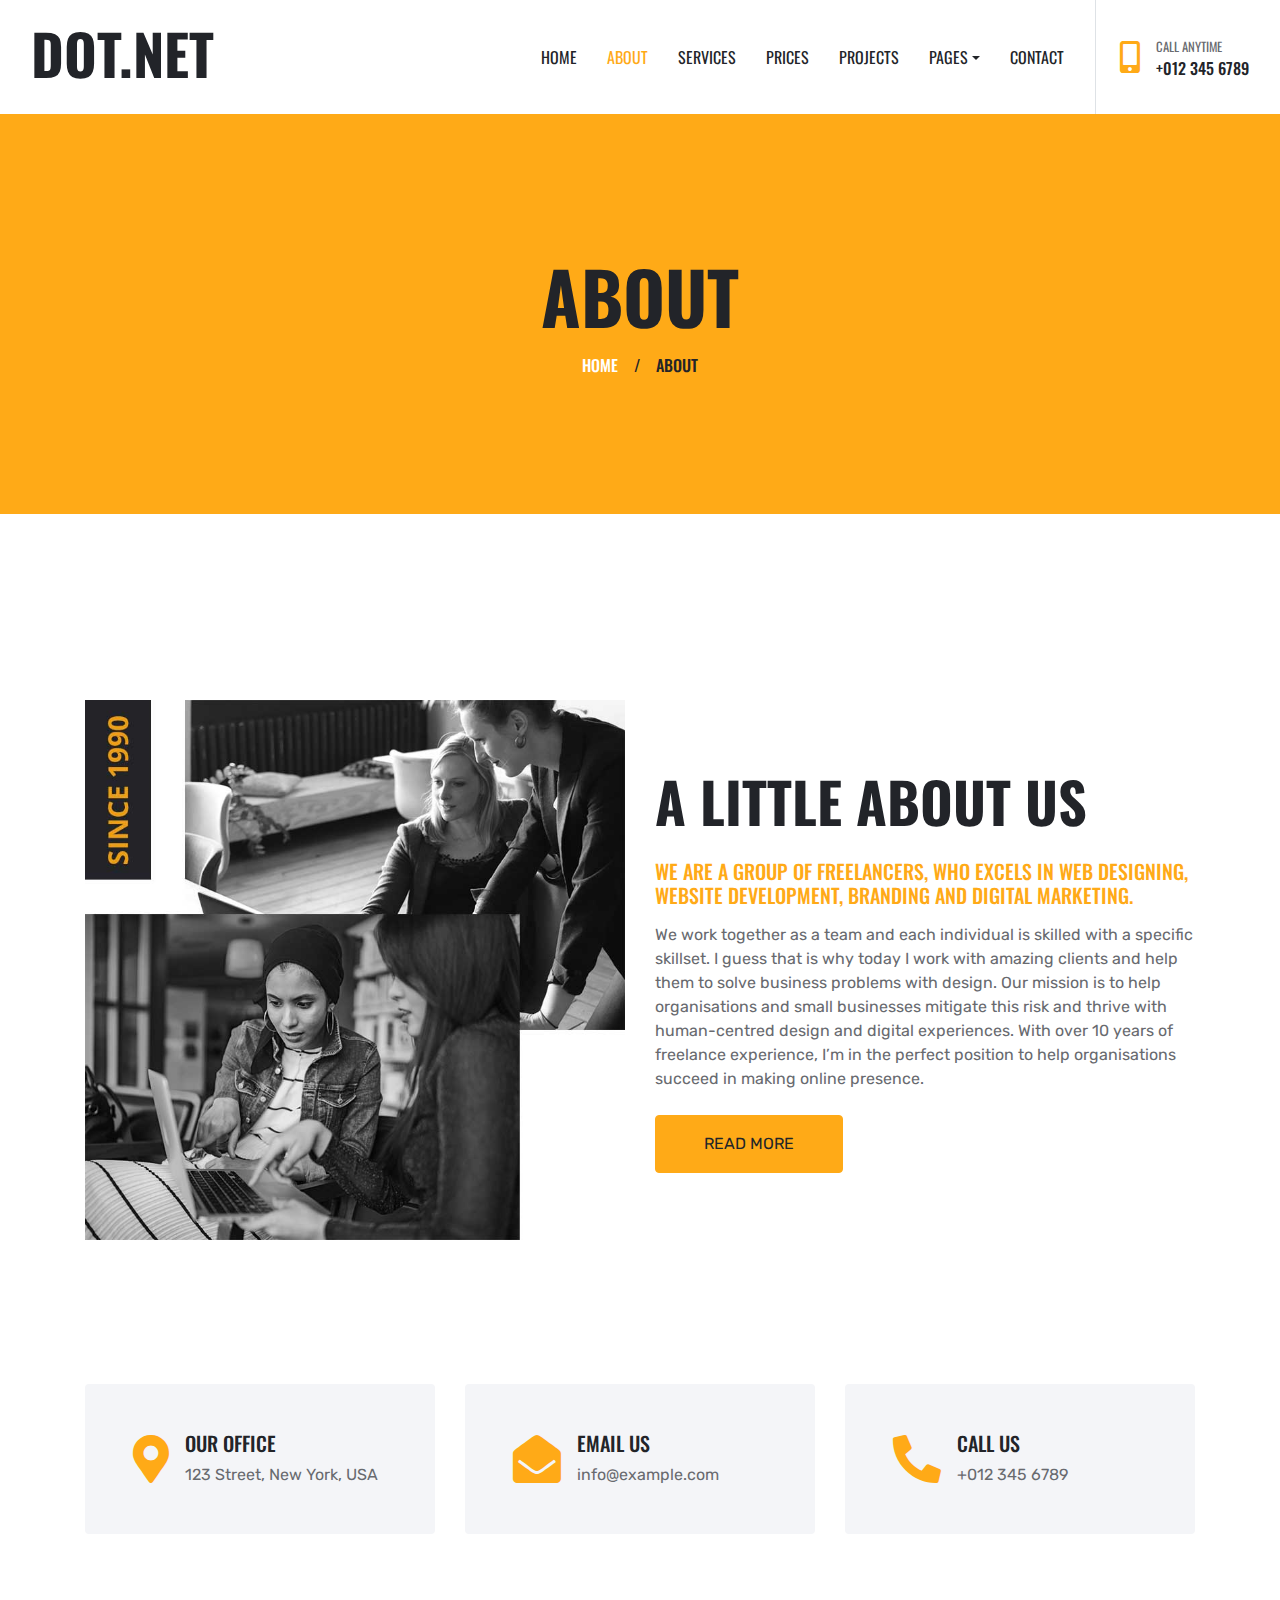
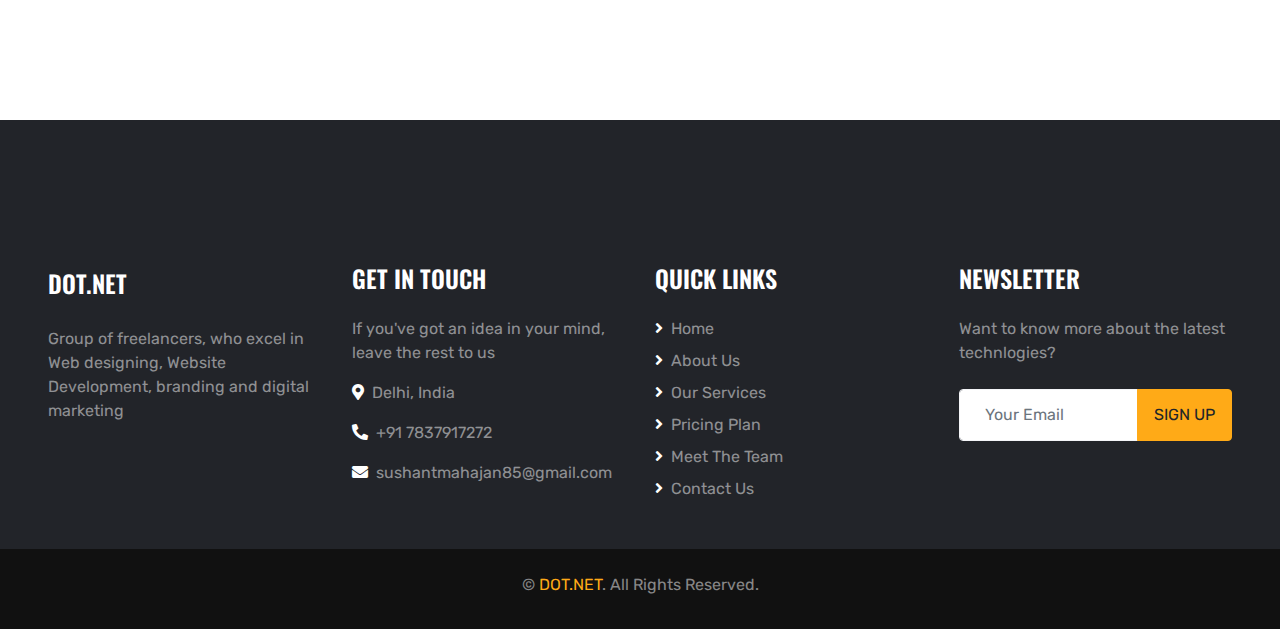
==== commit 40783cc0: "Update about.html" ====
--- a/about.html
+++ b/about.html
@@ -144,53 +144,51 @@
         <div class="row pt-5">
             <div class="col-lg-3 col-md-6 mb-5">
                 <a href="index.html" class="navbar-brand">
-                    <h1 class="m-0 mt-n2 text-white display-4">DOT.NET</h1>
+                    <h4 class="text-uppercase text-white mb-4">DOT.NET</h4>
                 </a>
-                <p>Volup amet magna clita tempor. Tempor sea eos vero ipsum. Lorem lorem sit sed elitr sed kasd et</p>
-                <h6 class="text-uppercase text-white py-2">Follow Us</h6>
-                <div class="d-flex justify-content-start">
-                    <a class="btn btn-lg btn-primary btn-lg-square mr-2" href="#"><i class="fab fa-twitter"></i></a>
-                    <a class="btn btn-lg btn-primary btn-lg-square mr-2" href="#"><i class="fab fa-facebook-f"></i></a>
-                    <a class="btn btn-lg btn-primary btn-lg-square mr-2" href="#"><i class="fab fa-linkedin-in"></i></a>
-                    <a class="btn btn-lg btn-primary btn-lg-square" href="#"><i class="fab fa-instagram"></i></a>
-                </div>
+                <p>Group of freelancers, who excel in Web designing, Website Development, branding and digital marketing</p>
             </div>
             <div class="col-lg-3 col-md-6 mb-5">
                 <h4 class="text-uppercase text-white mb-4">Get In Touch</h4>
-                <p>Volup amet magna clita tempor. Tempor sea eos vero ipsum. Lorem lorem sit sed elitr sed kasd et</p>
-                <p><i class="fa fa-map-marker-alt text-white mr-2"></i>123 Street, New York, USA</p>
-                <p><i class="fa fa-phone-alt text-white mr-2"></i>+012 345 67890</p>
-                <p><i class="fa fa-envelope text-white mr-2"></i>info@example.com</p>
+                <p>If you've got an idea in your mind, leave the rest to us</p>
+                <p><i class="fa fa-map-marker-alt text-white mr-2"></i>Delhi, India</p>
+                <p><i class="fa fa-phone-alt text-white mr-2"></i>+91 7837917272</p>
+                <p><i class="fa fa-envelope text-white mr-2"></i>sushantmahajan85@gmail.com</p>
             </div>
             <div class="col-lg-3 col-md-6 mb-5">
                 <h4 class="text-uppercase text-white mb-4">Quick Links</h4>
                 <div class="d-flex flex-column justify-content-start">
                     <a class="text-white-50 mb-2" href="#"><i class="fa fa-angle-right text-white mr-2"></i>Home</a>
-                    <a class="text-white-50 mb-2" href="#"><i class="fa fa-angle-right text-white mr-2"></i>About Us</a>
-                    <a class="text-white-50 mb-2" href="#"><i class="fa fa-angle-right text-white mr-2"></i>Our Services</a>
-                    <a class="text-white-50 mb-2" href="#"><i class="fa fa-angle-right text-white mr-2"></i>Pricing Plan</a>
-                    <a class="text-white-50 mb-2" href="#"><i class="fa fa-angle-right text-white mr-2"></i>Meet The Team</a>
-                    <a class="text-white-50" href="#"><i class="fa fa-angle-right text-white mr-2"></i>Contact Us</a>
+                    <a class="text-white-50 mb-2" href="./about.html"><i class="fa fa-angle-right text-white mr-2"></i>About Us</a>
+                    <a class="text-white-50 mb-2" href="./service.html"><i class="fa fa-angle-right text-white mr-2"></i>Our Services</a>
+                    <a class="text-white-50 mb-2" href="./price.html"><i class="fa fa-angle-right text-white mr-2"></i>Pricing Plan</a>
+                    <a class="text-white-50 mb-2" href="./team.html"><i class="fa fa-angle-right text-white mr-2"></i>Meet The Team</a>
+                    <a class="text-white-50" href="./contact.html"><i class="fa fa-angle-right text-white mr-2"></i>Contact Us</a>
                 </div>
             </div>
             <div class="col-lg-3 col-md-6 mb-5">
                 <h4 class="text-uppercase text-white mb-4">Newsletter</h4>
-                <p class="mb-4">Volup amet magna clita tempor. Tempor sea eos vero ipsum. Lorem lorem sit sed elitr sed kasd et</p>
+                <p class="mb-4">Want to know more about the latest technlogies?</p>
                 <div class="w-100 mb-3">
                     <div class="input-group">
                         <input type="text" class="form-control border-light" style="padding: 25px;" placeholder="Your Email">
                         <div class="input-group-append">
-                            <button class="btn btn-primary text-uppercase px-3">Sign Up</button>
-                        </div>
-                    </div>
-                </div>
-                <i>Lorem sit sed elitr sed kasd et</i>
-            </div>
-        </div>
-    </div>
+                            <button id="newsletter" class="btn btn-primary text-uppercase px-3">Sign Up</button>
+                        </div>
+                    </div>
+                </div>
+            </div>
+        </div>
+    </div>
+    <script>
+        newsletter = document.getElementById('newsletter');
+        newsletter.addEventListener('click', e => {
+          e.preventDefault();
+          alert('Successfully signed up');
+        })
+    </script>
     <div class="container-fluid py-4 px-sm-3 px-md-5" style="background: #111111;">
-        <p class="mb-2 text-center text-white-50">&copy; <a href="#">Your Site Name</a>. All Rights Reserved.</p>
-        <p class="m-0 text-center text-white-50">Designed by <a href="https://htmlcodex.com">HTML Codex</a></p>
+        <p class="mb-2 text-center text-white-50">&copy; <a href="#">DOT.NET</a>. All Rights Reserved.</p>
     </div>
     <!-- Footer End -->
 
@@ -216,4 +214,4 @@
     <script src="js/main.js"></script>
 </body>
 
-</html>+</html>
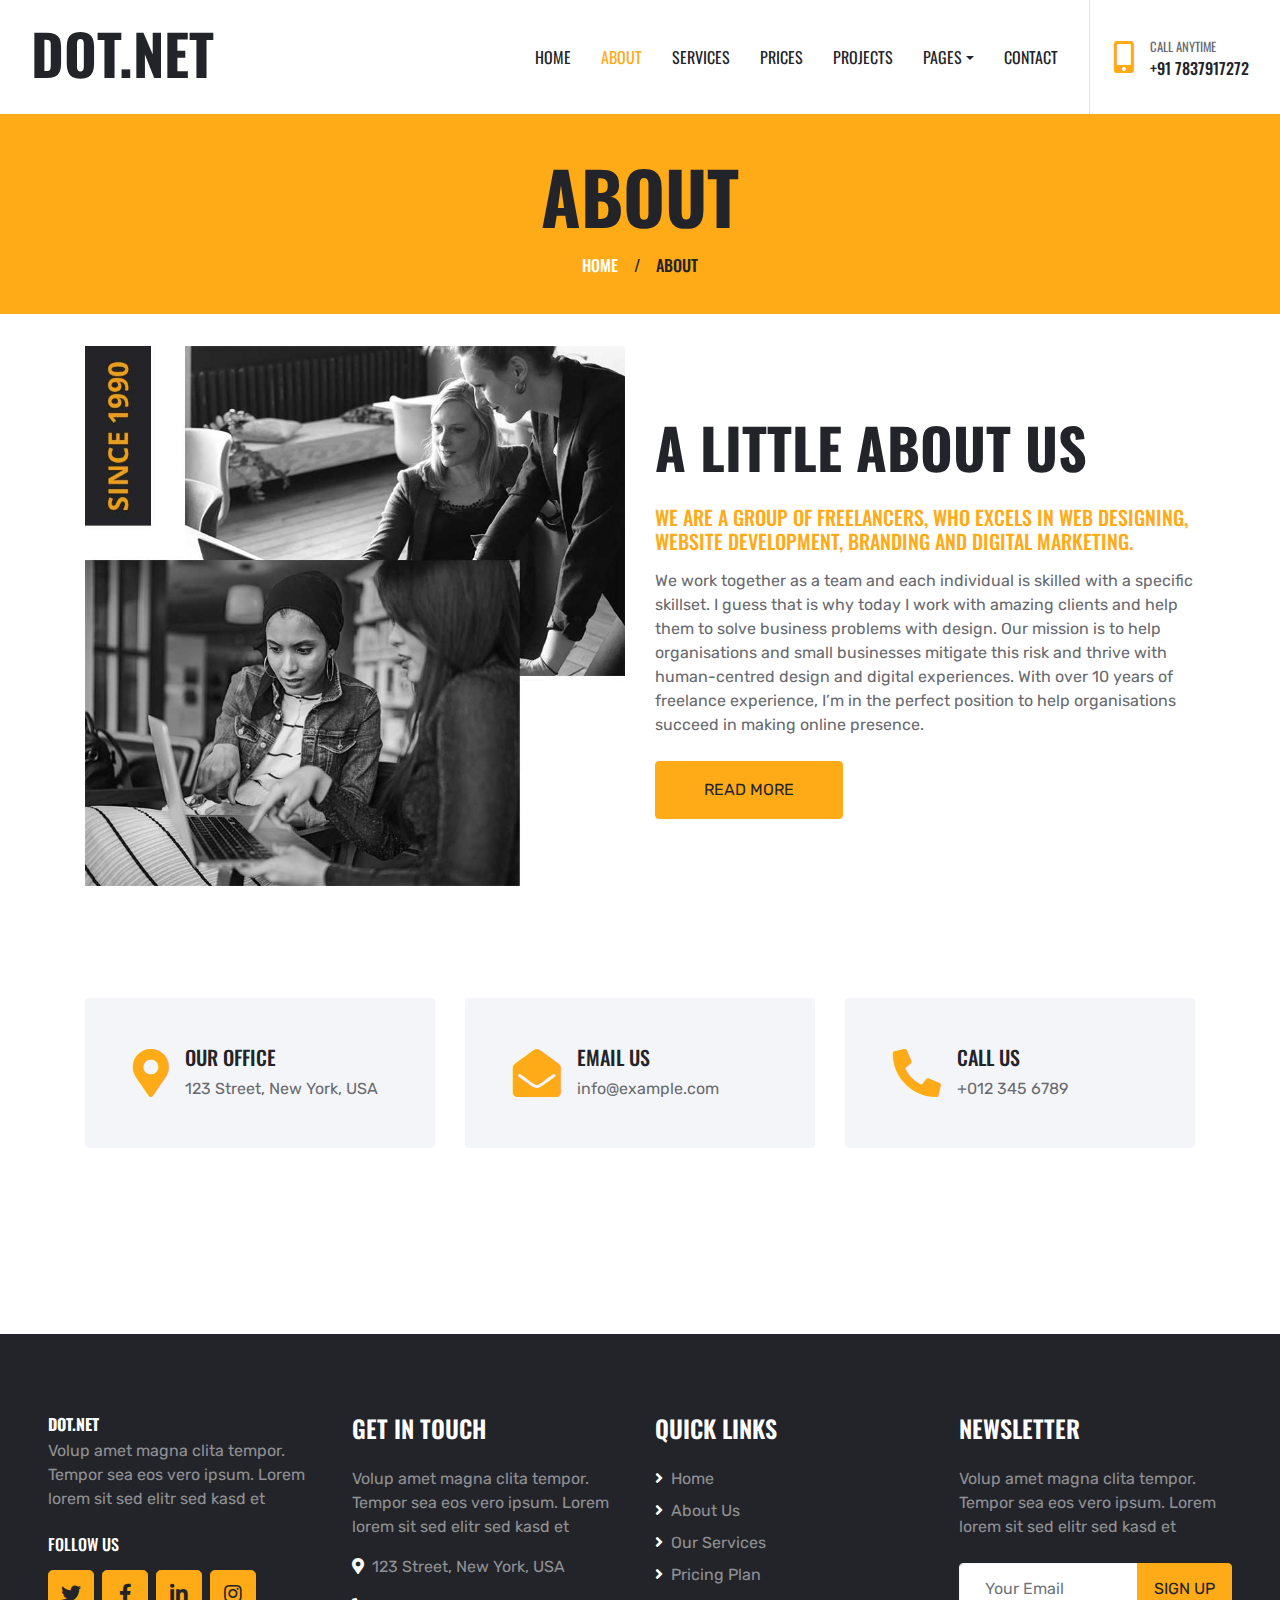
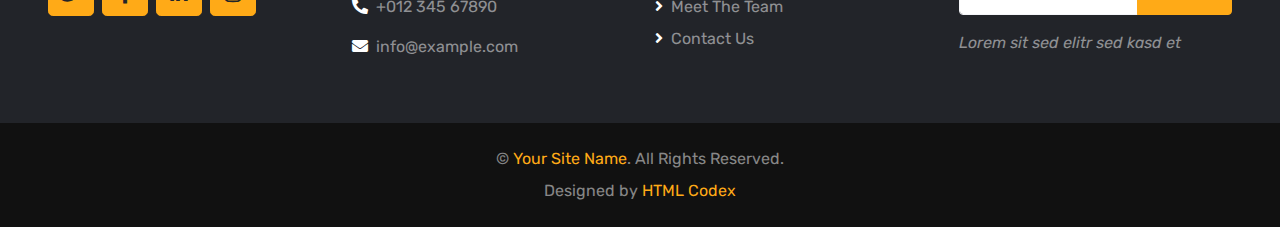
==== commit 07eaa858: "fixed header" ====
--- a/about.html
+++ b/about.html
@@ -46,7 +46,7 @@
                     <div class="nav-item dropdown">
                         <a href="#" class="nav-link dropdown-toggle" data-toggle="dropdown">Pages</a>
                         <div class="dropdown-menu rounded-0 m-0">
-                            <a href="team.html" class="dropdown-item">Meat The Team</a>
+                            <a href="team.html" class="dropdown-item">Meet The Team</a>
                             <a href="testimonial.html" class="dropdown-item">Testimonial</a>
                         </div>
                     </div>
@@ -56,7 +56,7 @@
                     <i class="fa fa-2x fa-mobile-alt text-primary mr-3"></i>
                     <div>
                         <h6 class="text-body text-uppercase mb-1"><small>Call Anytime</small></h6>
-                        <h6 class="m-0">+012 345 6789</h6>
+                        <h6 class="m-0">+91 7837917272</h6>
                     </div>
                 </div>
             </div>
@@ -144,51 +144,53 @@
         <div class="row pt-5">
             <div class="col-lg-3 col-md-6 mb-5">
                 <a href="index.html" class="navbar-brand">
-                    <h4 class="text-uppercase text-white mb-4">DOT.NET</h4>
+                    <h1 class="m-0 mt-n2 text-white display-4">DOT.NET</h1>
                 </a>
-                <p>Group of freelancers, who excel in Web designing, Website Development, branding and digital marketing</p>
+                <p>Volup amet magna clita tempor. Tempor sea eos vero ipsum. Lorem lorem sit sed elitr sed kasd et</p>
+                <h6 class="text-uppercase text-white py-2">Follow Us</h6>
+                <div class="d-flex justify-content-start">
+                    <a class="btn btn-lg btn-primary btn-lg-square mr-2" href="#"><i class="fab fa-twitter"></i></a>
+                    <a class="btn btn-lg btn-primary btn-lg-square mr-2" href="#"><i class="fab fa-facebook-f"></i></a>
+                    <a class="btn btn-lg btn-primary btn-lg-square mr-2" href="#"><i class="fab fa-linkedin-in"></i></a>
+                    <a class="btn btn-lg btn-primary btn-lg-square" href="#"><i class="fab fa-instagram"></i></a>
+                </div>
             </div>
             <div class="col-lg-3 col-md-6 mb-5">
                 <h4 class="text-uppercase text-white mb-4">Get In Touch</h4>
-                <p>If you've got an idea in your mind, leave the rest to us</p>
-                <p><i class="fa fa-map-marker-alt text-white mr-2"></i>Delhi, India</p>
-                <p><i class="fa fa-phone-alt text-white mr-2"></i>+91 7837917272</p>
-                <p><i class="fa fa-envelope text-white mr-2"></i>sushantmahajan85@gmail.com</p>
+                <p>Volup amet magna clita tempor. Tempor sea eos vero ipsum. Lorem lorem sit sed elitr sed kasd et</p>
+                <p><i class="fa fa-map-marker-alt text-white mr-2"></i>123 Street, New York, USA</p>
+                <p><i class="fa fa-phone-alt text-white mr-2"></i>+012 345 67890</p>
+                <p><i class="fa fa-envelope text-white mr-2"></i>info@example.com</p>
             </div>
             <div class="col-lg-3 col-md-6 mb-5">
                 <h4 class="text-uppercase text-white mb-4">Quick Links</h4>
                 <div class="d-flex flex-column justify-content-start">
                     <a class="text-white-50 mb-2" href="#"><i class="fa fa-angle-right text-white mr-2"></i>Home</a>
-                    <a class="text-white-50 mb-2" href="./about.html"><i class="fa fa-angle-right text-white mr-2"></i>About Us</a>
-                    <a class="text-white-50 mb-2" href="./service.html"><i class="fa fa-angle-right text-white mr-2"></i>Our Services</a>
-                    <a class="text-white-50 mb-2" href="./price.html"><i class="fa fa-angle-right text-white mr-2"></i>Pricing Plan</a>
-                    <a class="text-white-50 mb-2" href="./team.html"><i class="fa fa-angle-right text-white mr-2"></i>Meet The Team</a>
-                    <a class="text-white-50" href="./contact.html"><i class="fa fa-angle-right text-white mr-2"></i>Contact Us</a>
+                    <a class="text-white-50 mb-2" href="#"><i class="fa fa-angle-right text-white mr-2"></i>About Us</a>
+                    <a class="text-white-50 mb-2" href="#"><i class="fa fa-angle-right text-white mr-2"></i>Our Services</a>
+                    <a class="text-white-50 mb-2" href="#"><i class="fa fa-angle-right text-white mr-2"></i>Pricing Plan</a>
+                    <a class="text-white-50 mb-2" href="#"><i class="fa fa-angle-right text-white mr-2"></i>Meet The Team</a>
+                    <a class="text-white-50" href="#"><i class="fa fa-angle-right text-white mr-2"></i>Contact Us</a>
                 </div>
             </div>
             <div class="col-lg-3 col-md-6 mb-5">
                 <h4 class="text-uppercase text-white mb-4">Newsletter</h4>
-                <p class="mb-4">Want to know more about the latest technlogies?</p>
+                <p class="mb-4">Volup amet magna clita tempor. Tempor sea eos vero ipsum. Lorem lorem sit sed elitr sed kasd et</p>
                 <div class="w-100 mb-3">
                     <div class="input-group">
                         <input type="text" class="form-control border-light" style="padding: 25px;" placeholder="Your Email">
                         <div class="input-group-append">
-                            <button id="newsletter" class="btn btn-primary text-uppercase px-3">Sign Up</button>
-                        </div>
-                    </div>
-                </div>
-            </div>
-        </div>
-    </div>
-    <script>
-        newsletter = document.getElementById('newsletter');
-        newsletter.addEventListener('click', e => {
-          e.preventDefault();
-          alert('Successfully signed up');
-        })
-    </script>
+                            <button class="btn btn-primary text-uppercase px-3">Sign Up</button>
+                        </div>
+                    </div>
+                </div>
+                <i>Lorem sit sed elitr sed kasd et</i>
+            </div>
+        </div>
+    </div>
     <div class="container-fluid py-4 px-sm-3 px-md-5" style="background: #111111;">
-        <p class="mb-2 text-center text-white-50">&copy; <a href="#">DOT.NET</a>. All Rights Reserved.</p>
+        <p class="mb-2 text-center text-white-50">&copy; <a href="#">Your Site Name</a>. All Rights Reserved.</p>
+        <p class="m-0 text-center text-white-50">Designed by <a href="https://htmlcodex.com">HTML Codex</a></p>
     </div>
     <!-- Footer End -->
 
@@ -214,4 +216,4 @@
     <script src="js/main.js"></script>
 </body>
 
-</html>
+</html>--- a/css/style.css
+++ b/css/style.css
@@ -7852,7 +7852,7 @@
 
 .pt-5,
 .py-5 {
-  padding-top: 3rem !important;
+  padding-top: 1rem !important;
 }
 
 .pr-5,
@@ -9840,8 +9840,7 @@
 }
 
 .page-header {
-  height: 400px;
-  margin-bottom: 90px;
+  height: 200px;
 }
 
 @media (max-width: 991.98px) {
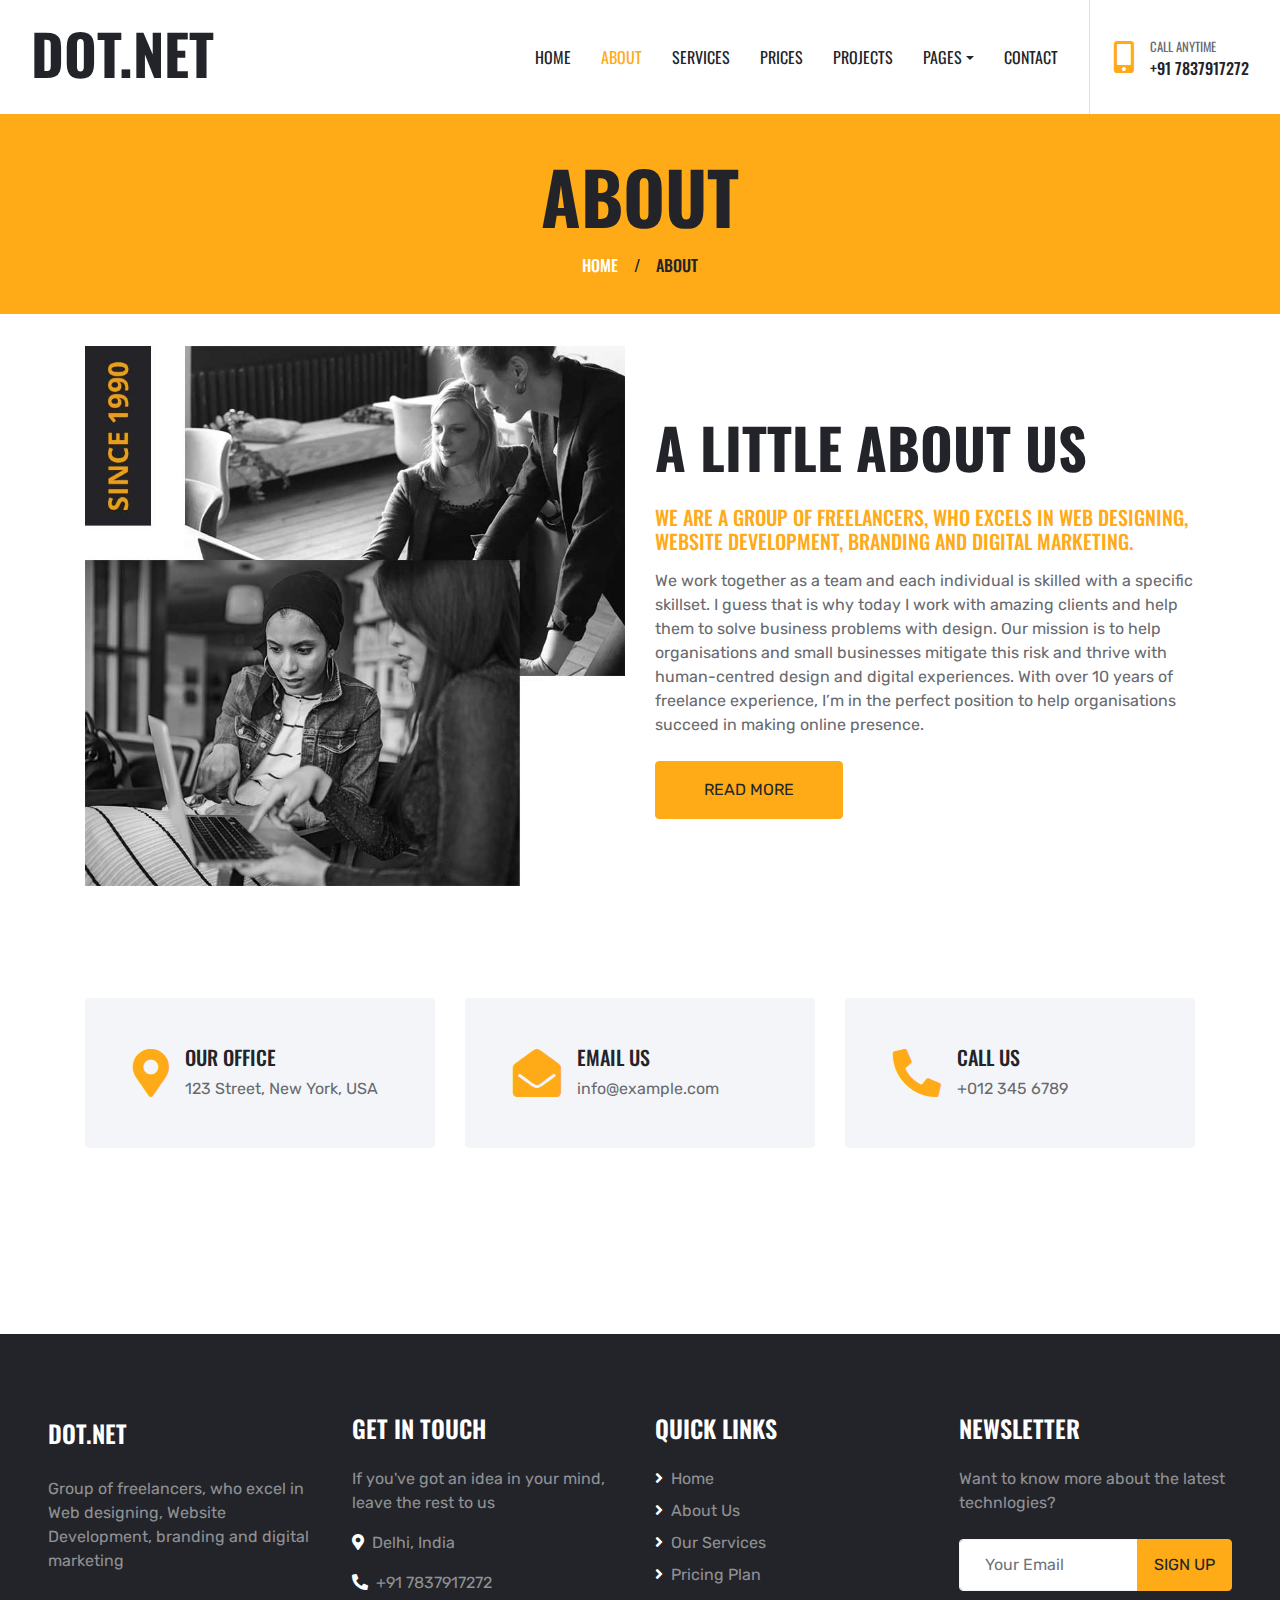
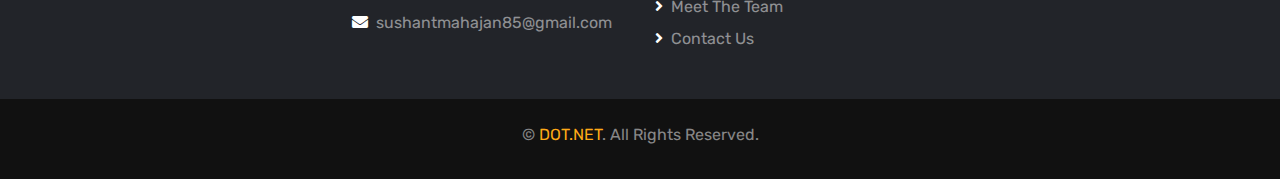
==== commit 4e96bbe5: "Merge branch 'main' of https://github.com/sushantmahajan85/freelance" ====
--- a/about.html
+++ b/about.html
@@ -144,53 +144,51 @@
         <div class="row pt-5">
             <div class="col-lg-3 col-md-6 mb-5">
                 <a href="index.html" class="navbar-brand">
-                    <h1 class="m-0 mt-n2 text-white display-4">DOT.NET</h1>
+                    <h4 class="text-uppercase text-white mb-4">DOT.NET</h4>
                 </a>
-                <p>Volup amet magna clita tempor. Tempor sea eos vero ipsum. Lorem lorem sit sed elitr sed kasd et</p>
-                <h6 class="text-uppercase text-white py-2">Follow Us</h6>
-                <div class="d-flex justify-content-start">
-                    <a class="btn btn-lg btn-primary btn-lg-square mr-2" href="#"><i class="fab fa-twitter"></i></a>
-                    <a class="btn btn-lg btn-primary btn-lg-square mr-2" href="#"><i class="fab fa-facebook-f"></i></a>
-                    <a class="btn btn-lg btn-primary btn-lg-square mr-2" href="#"><i class="fab fa-linkedin-in"></i></a>
-                    <a class="btn btn-lg btn-primary btn-lg-square" href="#"><i class="fab fa-instagram"></i></a>
-                </div>
+                <p>Group of freelancers, who excel in Web designing, Website Development, branding and digital marketing</p>
             </div>
             <div class="col-lg-3 col-md-6 mb-5">
                 <h4 class="text-uppercase text-white mb-4">Get In Touch</h4>
-                <p>Volup amet magna clita tempor. Tempor sea eos vero ipsum. Lorem lorem sit sed elitr sed kasd et</p>
-                <p><i class="fa fa-map-marker-alt text-white mr-2"></i>123 Street, New York, USA</p>
-                <p><i class="fa fa-phone-alt text-white mr-2"></i>+012 345 67890</p>
-                <p><i class="fa fa-envelope text-white mr-2"></i>info@example.com</p>
+                <p>If you've got an idea in your mind, leave the rest to us</p>
+                <p><i class="fa fa-map-marker-alt text-white mr-2"></i>Delhi, India</p>
+                <p><i class="fa fa-phone-alt text-white mr-2"></i>+91 7837917272</p>
+                <p><i class="fa fa-envelope text-white mr-2"></i>sushantmahajan85@gmail.com</p>
             </div>
             <div class="col-lg-3 col-md-6 mb-5">
                 <h4 class="text-uppercase text-white mb-4">Quick Links</h4>
                 <div class="d-flex flex-column justify-content-start">
                     <a class="text-white-50 mb-2" href="#"><i class="fa fa-angle-right text-white mr-2"></i>Home</a>
-                    <a class="text-white-50 mb-2" href="#"><i class="fa fa-angle-right text-white mr-2"></i>About Us</a>
-                    <a class="text-white-50 mb-2" href="#"><i class="fa fa-angle-right text-white mr-2"></i>Our Services</a>
-                    <a class="text-white-50 mb-2" href="#"><i class="fa fa-angle-right text-white mr-2"></i>Pricing Plan</a>
-                    <a class="text-white-50 mb-2" href="#"><i class="fa fa-angle-right text-white mr-2"></i>Meet The Team</a>
-                    <a class="text-white-50" href="#"><i class="fa fa-angle-right text-white mr-2"></i>Contact Us</a>
+                    <a class="text-white-50 mb-2" href="./about.html"><i class="fa fa-angle-right text-white mr-2"></i>About Us</a>
+                    <a class="text-white-50 mb-2" href="./service.html"><i class="fa fa-angle-right text-white mr-2"></i>Our Services</a>
+                    <a class="text-white-50 mb-2" href="./price.html"><i class="fa fa-angle-right text-white mr-2"></i>Pricing Plan</a>
+                    <a class="text-white-50 mb-2" href="./team.html"><i class="fa fa-angle-right text-white mr-2"></i>Meet The Team</a>
+                    <a class="text-white-50" href="./contact.html"><i class="fa fa-angle-right text-white mr-2"></i>Contact Us</a>
                 </div>
             </div>
             <div class="col-lg-3 col-md-6 mb-5">
                 <h4 class="text-uppercase text-white mb-4">Newsletter</h4>
-                <p class="mb-4">Volup amet magna clita tempor. Tempor sea eos vero ipsum. Lorem lorem sit sed elitr sed kasd et</p>
+                <p class="mb-4">Want to know more about the latest technlogies?</p>
                 <div class="w-100 mb-3">
                     <div class="input-group">
                         <input type="text" class="form-control border-light" style="padding: 25px;" placeholder="Your Email">
                         <div class="input-group-append">
-                            <button class="btn btn-primary text-uppercase px-3">Sign Up</button>
-                        </div>
-                    </div>
-                </div>
-                <i>Lorem sit sed elitr sed kasd et</i>
-            </div>
-        </div>
-    </div>
+                            <button id="newsletter" class="btn btn-primary text-uppercase px-3">Sign Up</button>
+                        </div>
+                    </div>
+                </div>
+            </div>
+        </div>
+    </div>
+    <script>
+        newsletter = document.getElementById('newsletter');
+        newsletter.addEventListener('click', e => {
+          e.preventDefault();
+          alert('Successfully signed up');
+        })
+    </script>
     <div class="container-fluid py-4 px-sm-3 px-md-5" style="background: #111111;">
-        <p class="mb-2 text-center text-white-50">&copy; <a href="#">Your Site Name</a>. All Rights Reserved.</p>
-        <p class="m-0 text-center text-white-50">Designed by <a href="https://htmlcodex.com">HTML Codex</a></p>
+        <p class="mb-2 text-center text-white-50">&copy; <a href="#">DOT.NET</a>. All Rights Reserved.</p>
     </div>
     <!-- Footer End -->
 
@@ -216,4 +214,4 @@
     <script src="js/main.js"></script>
 </body>
 
-</html>+</html>
